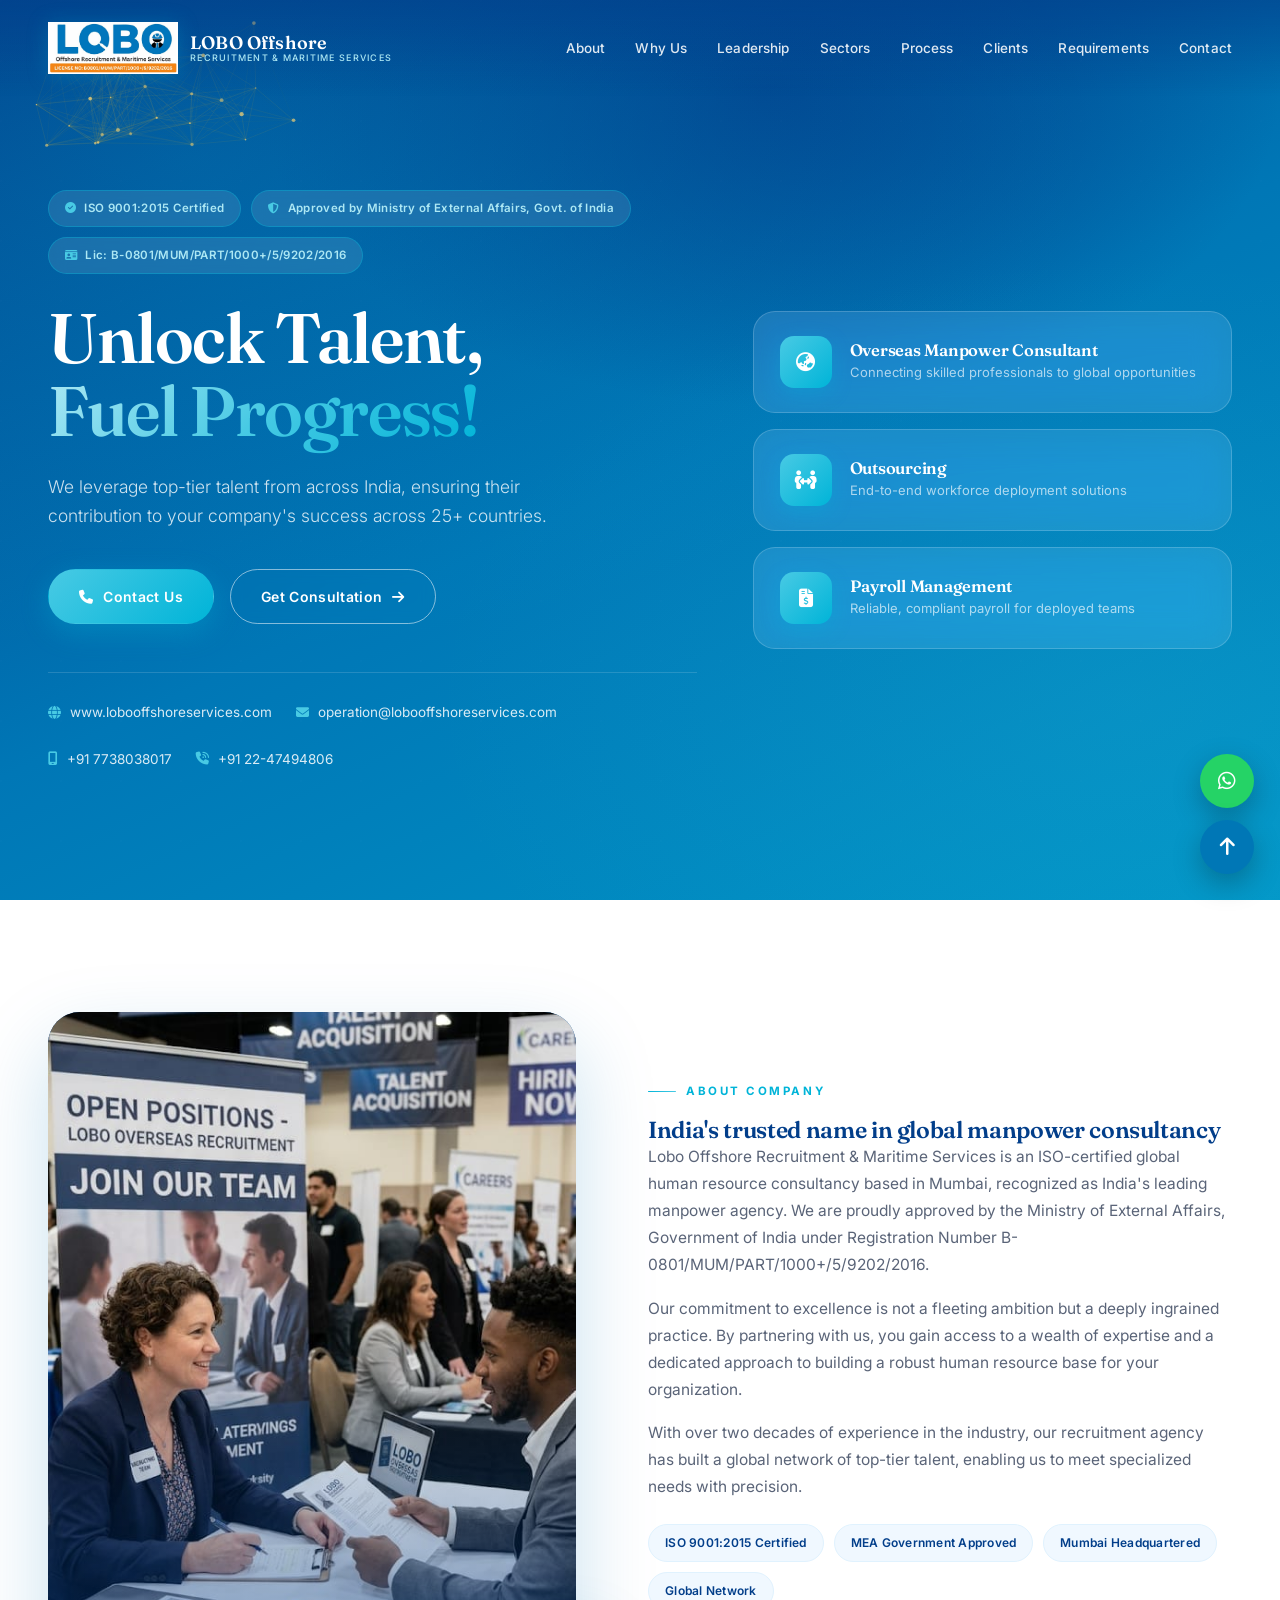
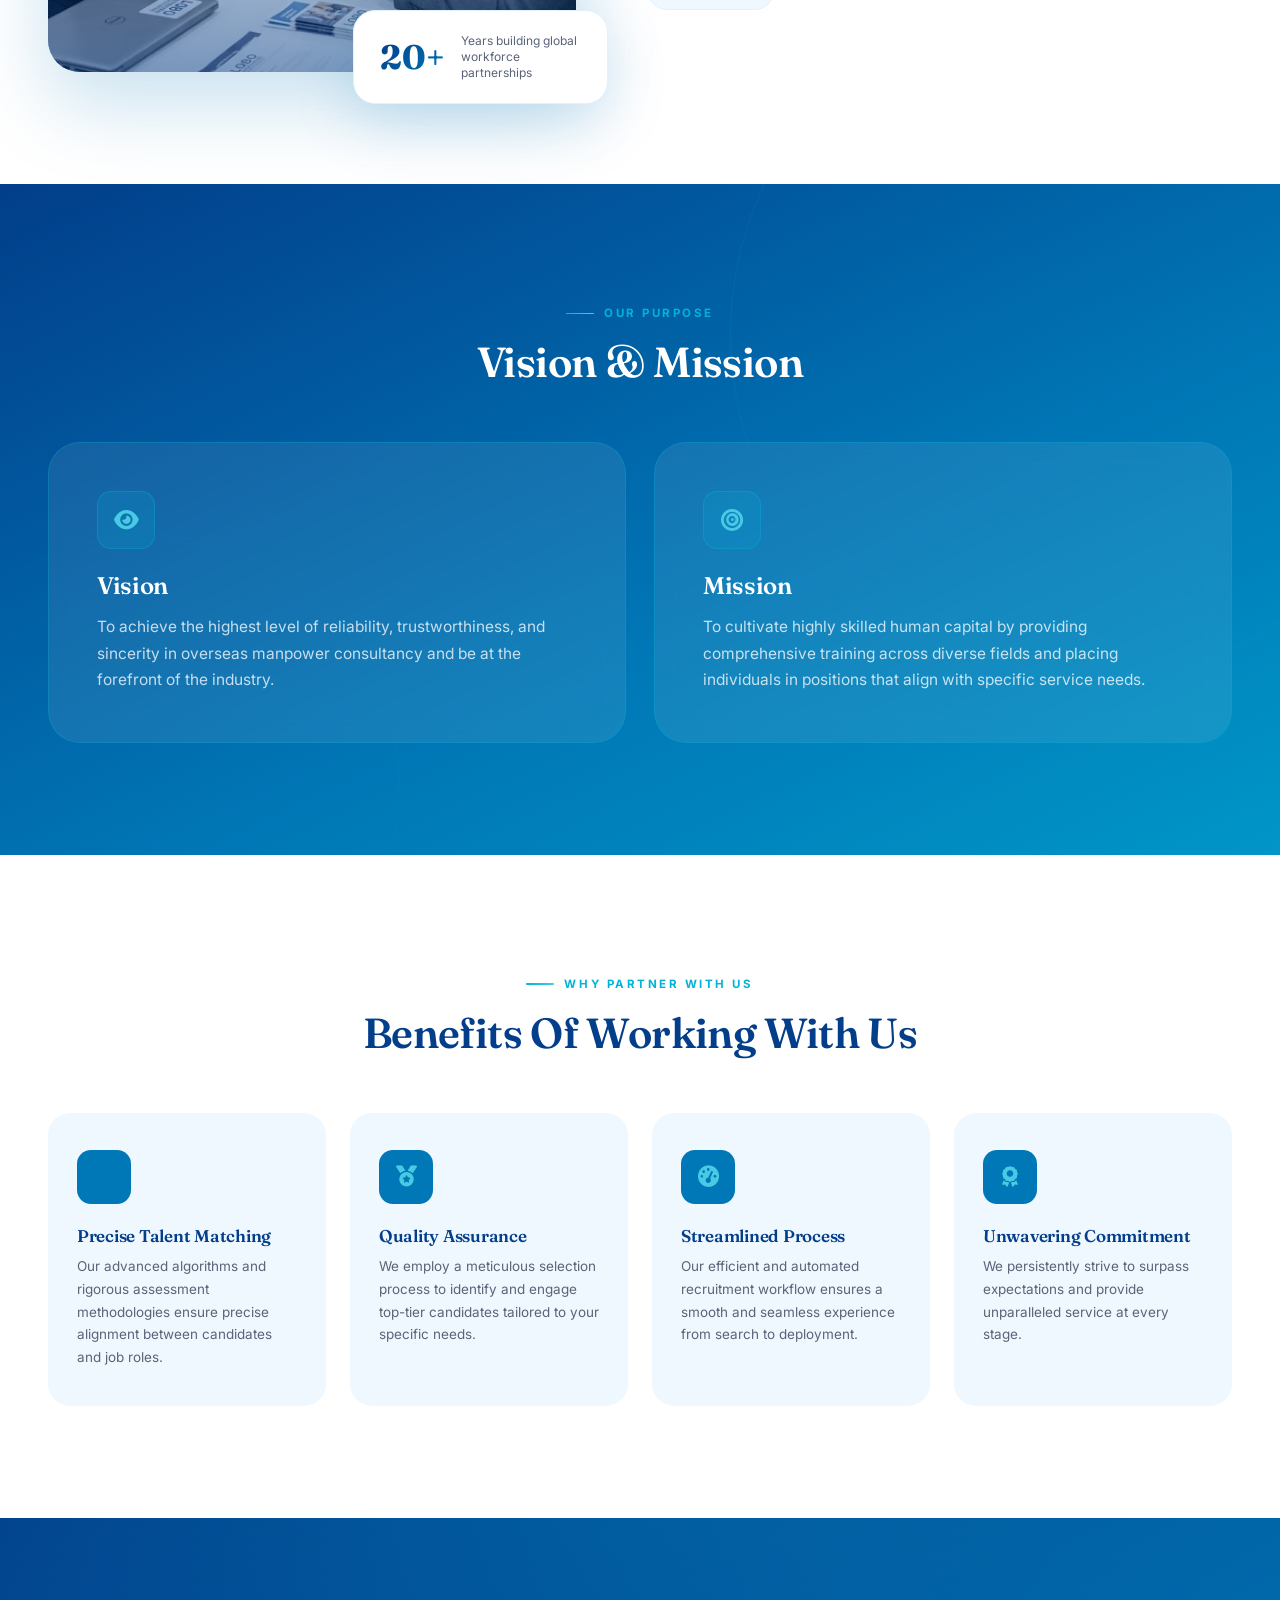
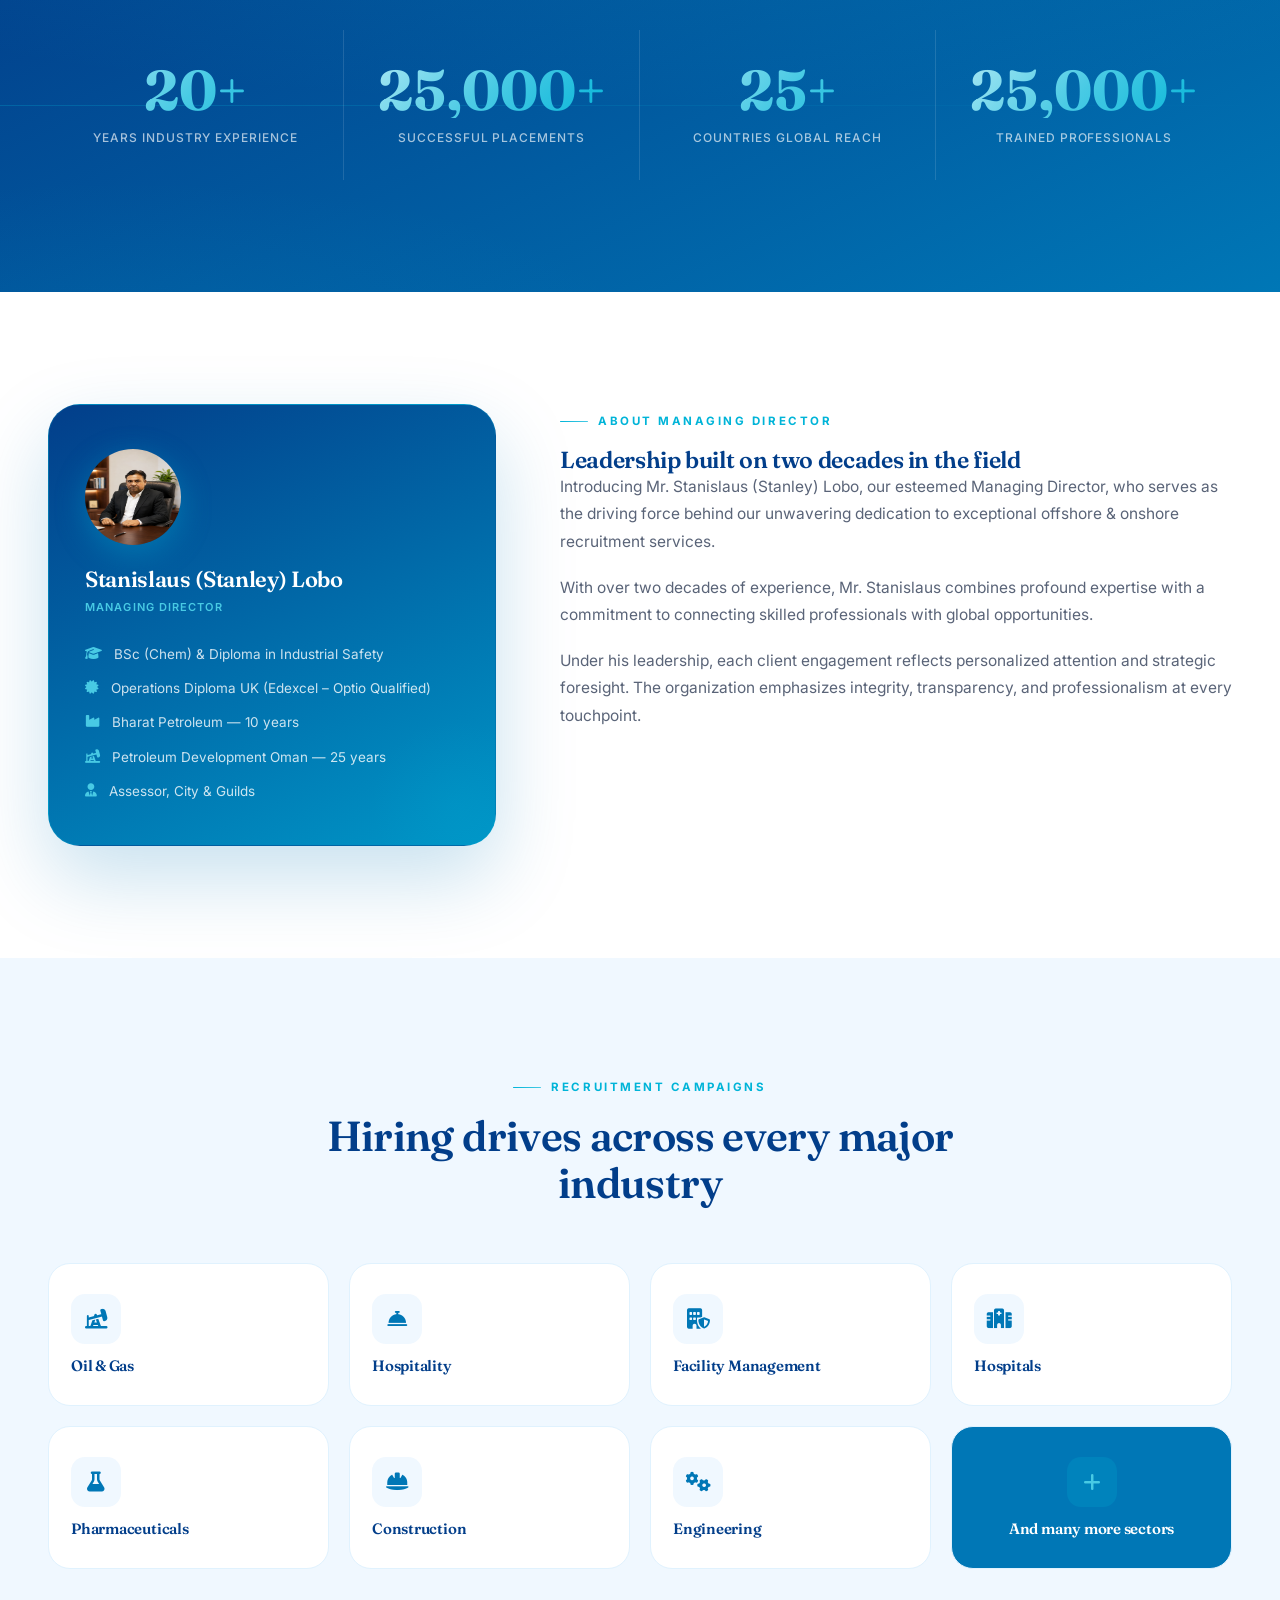
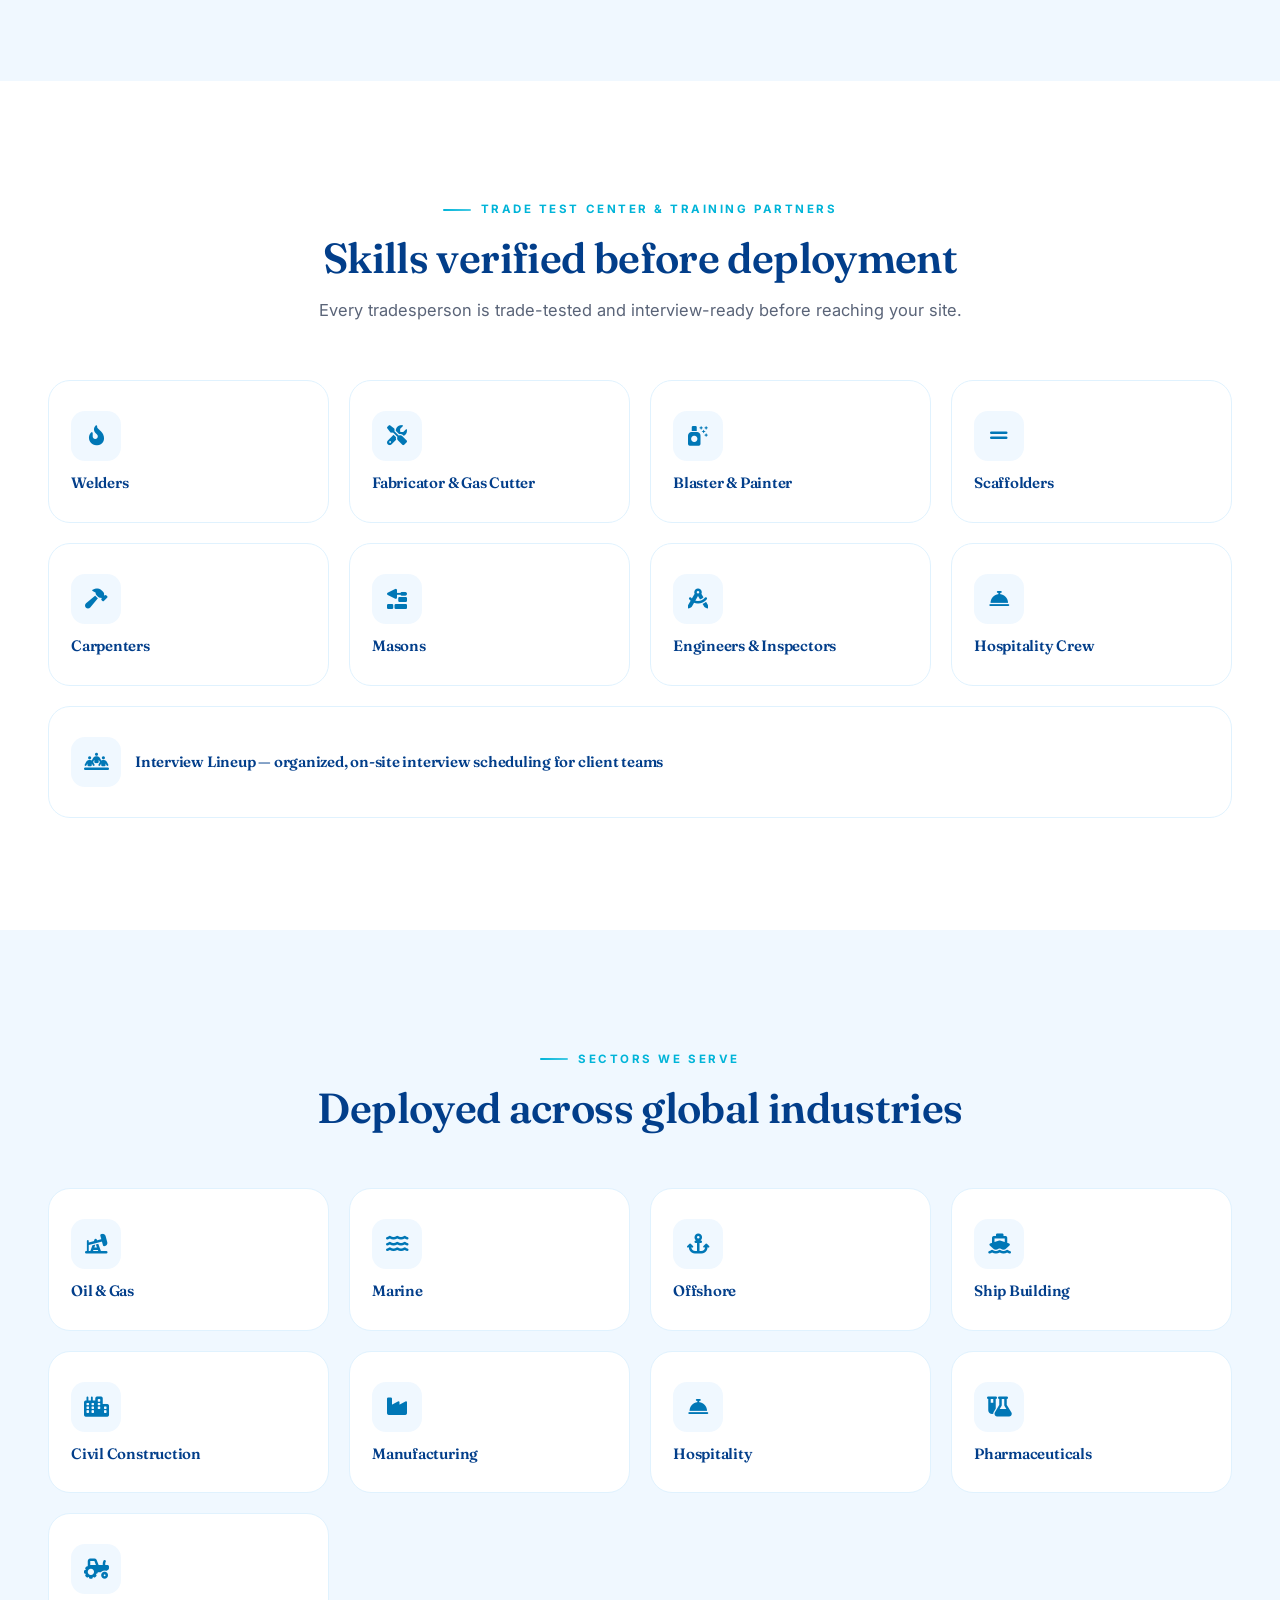
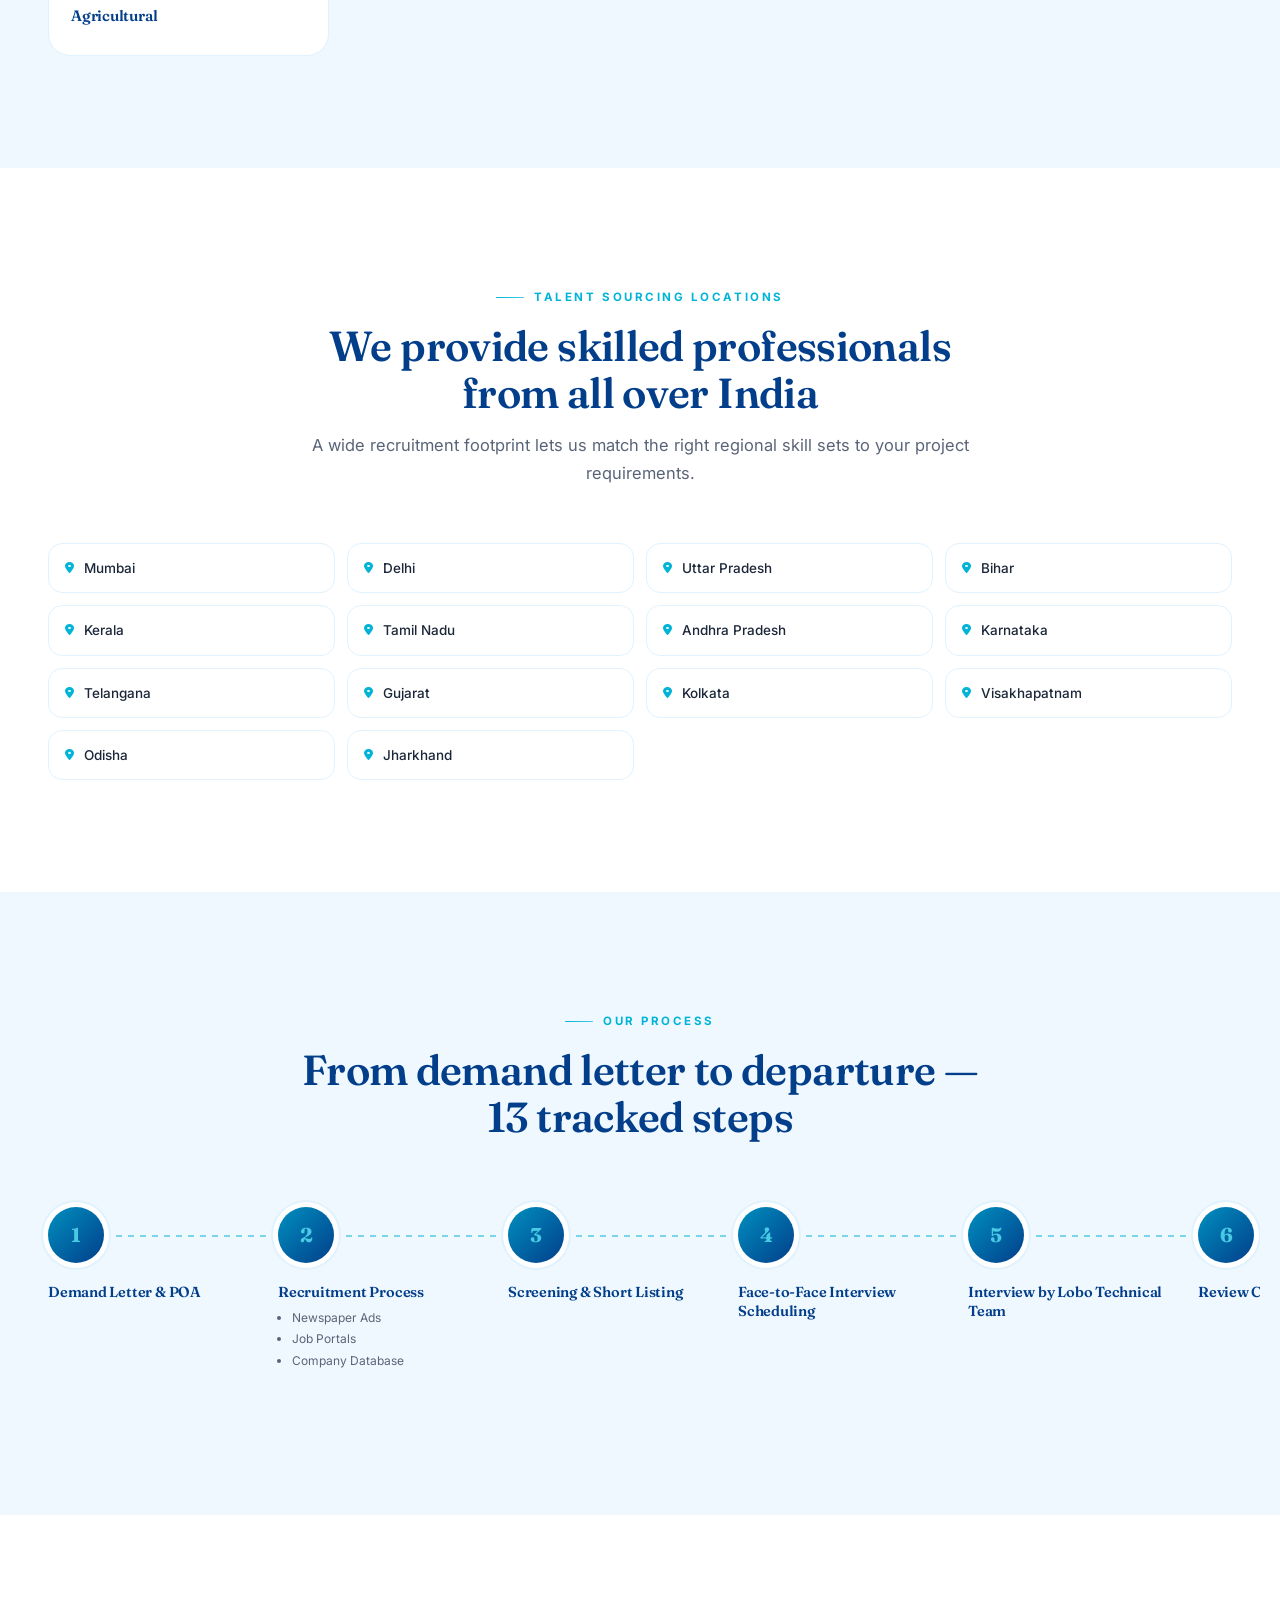
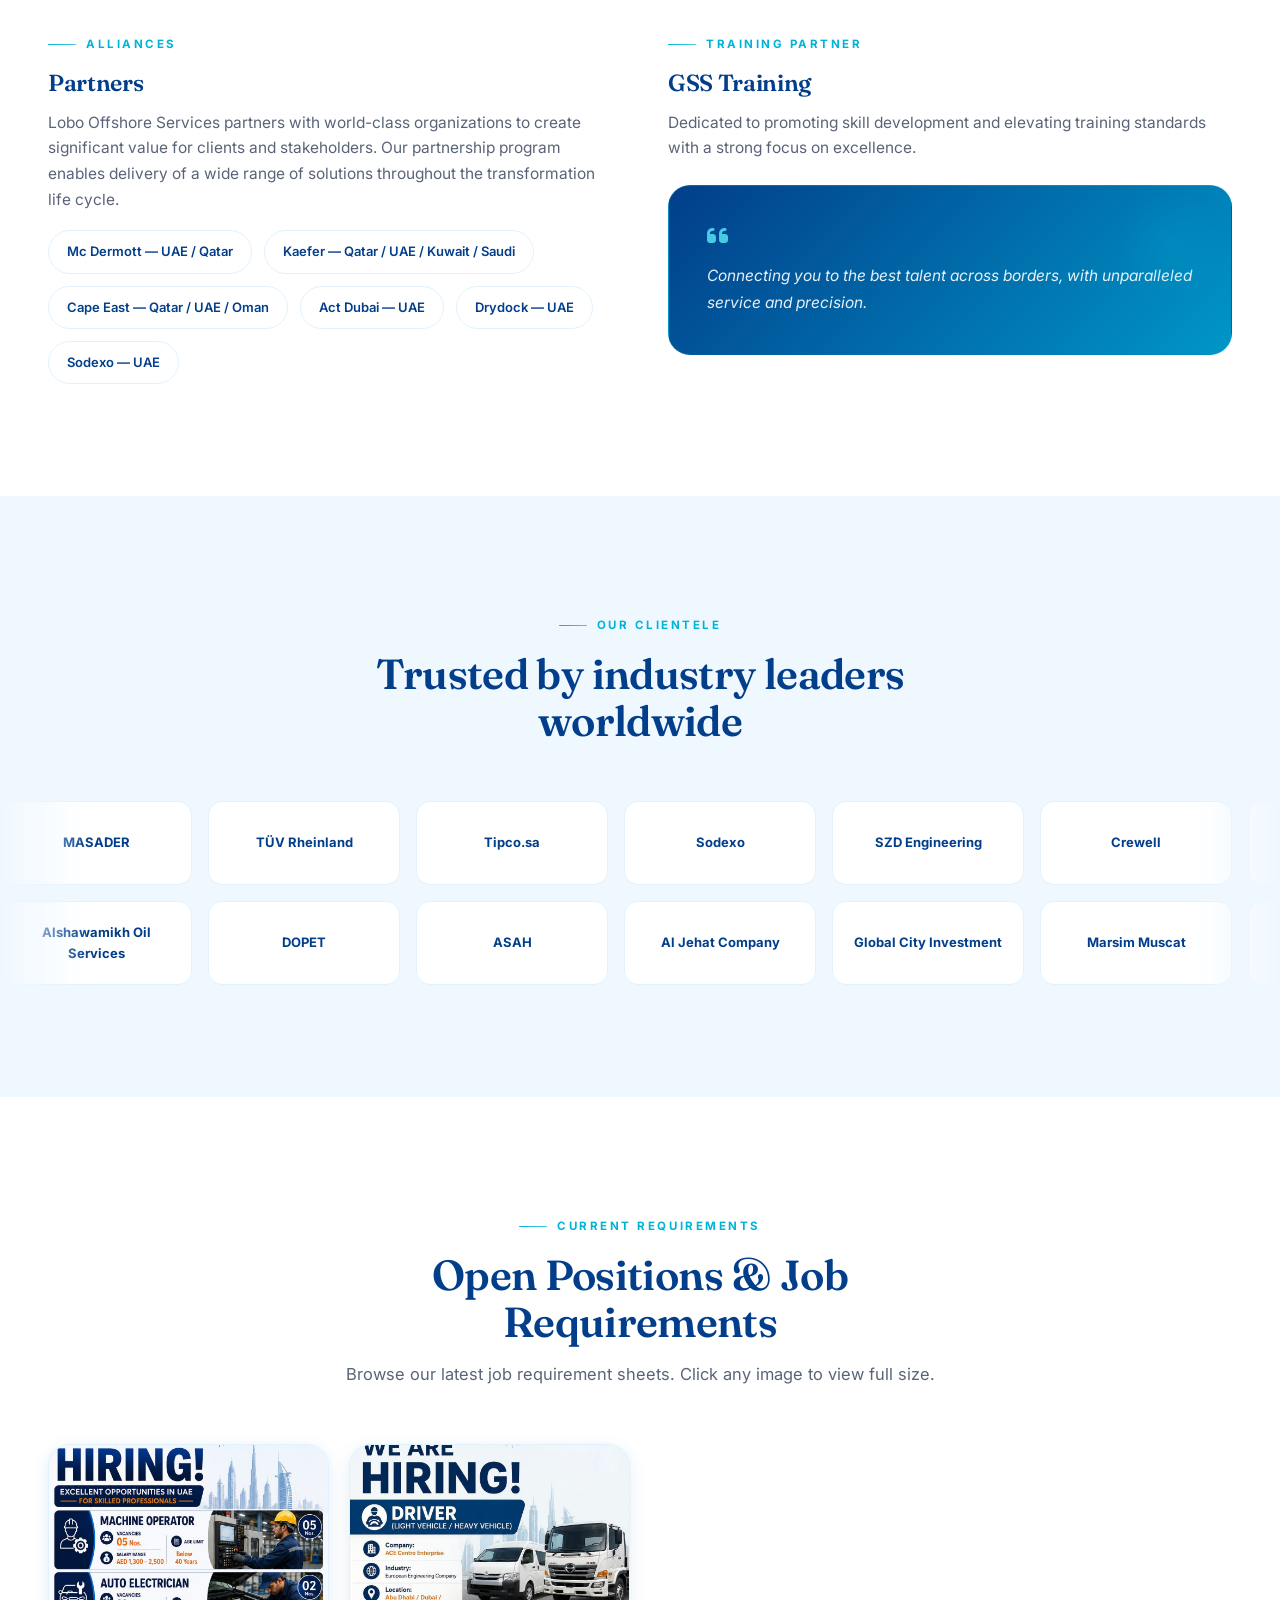
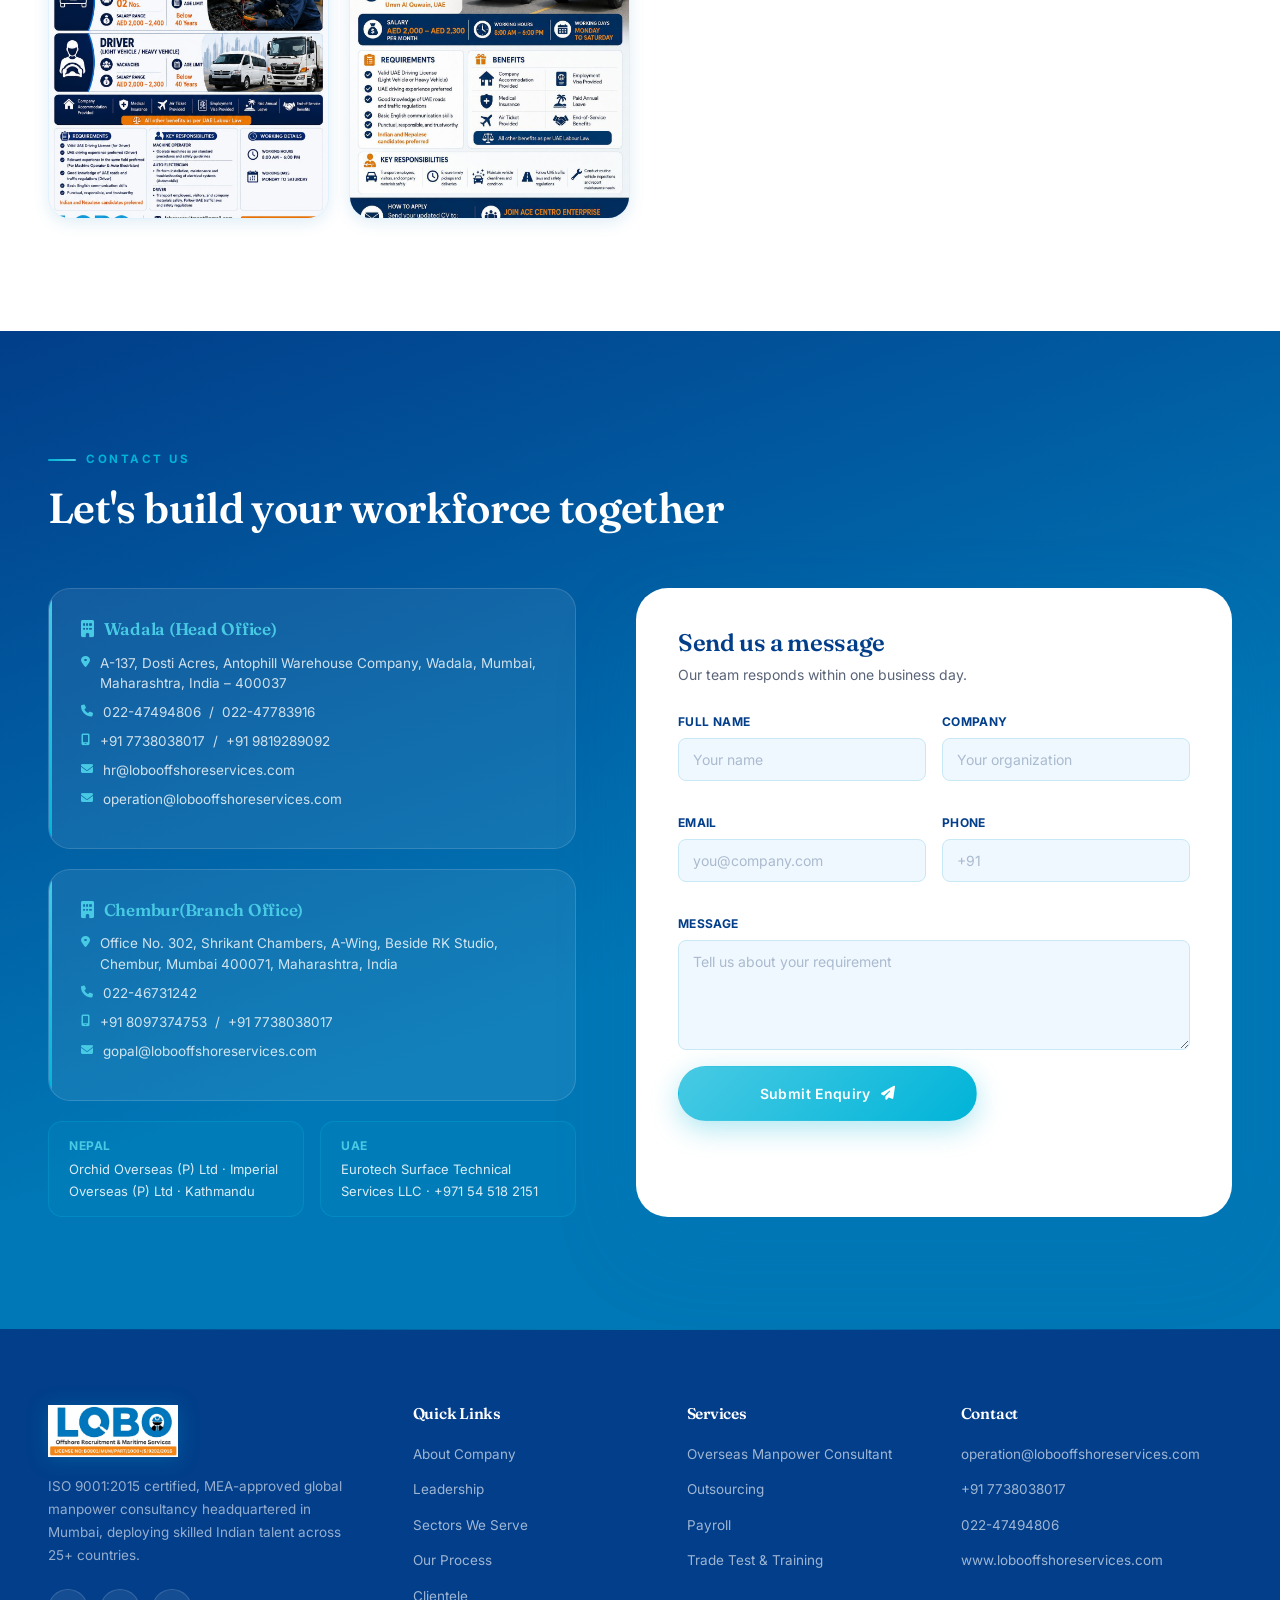
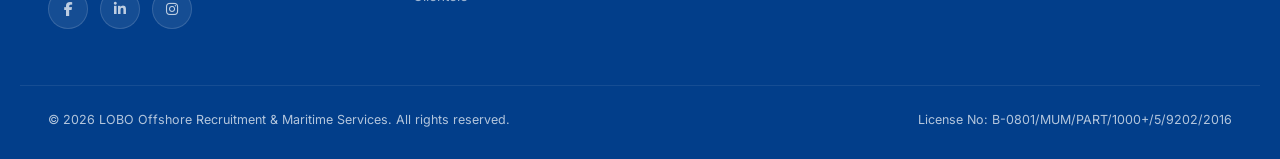
==== p1/index.html @ e917f5c3 "d" ====
<!DOCTYPE html>
<html lang="en">
<head>
  <meta charset="UTF-8">
  <meta name="viewport" content="width=device-width, initial-scale=1.0">
  <title>LOBO Offshore Recruitment &amp; Maritime Services | Global Manpower Consultancy</title>
  <meta name="description" content="ISO 9001:2015 certified, MEA-approved overseas manpower consultancy based in Mumbai. 20+ years connecting skilled Indian professionals with global opportunities in Oil &amp; Gas, Marine, Construction, Hospitality and more.">
  <link rel="preconnect" href="https://fonts.googleapis.com">
  <link rel="preconnect" href="https://fonts.gstatic.com" crossorigin>
  <link href="https://fonts.googleapis.com/css2?family=Fraunces:opsz,wght@9..144,300;9..144,400;9..144,500;9..144,600;9..144,700&family=Inter:wght@300;400;500;600;700;800&display=swap" rel="stylesheet">
  <link rel="stylesheet" href="https://cdnjs.cloudflare.com/ajax/libs/font-awesome/6.5.1/css/all.min.css">
  <link rel="stylesheet" href="style.css">
</head>
<body>

<nav class="navbar" id="navbar">
  <div class="container nav-inner">
    <a href="#home" class="brand">
      <img src="logo.png" alt="LOBO Offshore Logo" class="brand-logo-img" />
      <span class="brand-text">
        LOBO Offshore
        <small>Recruitment &amp; Maritime Services</small>
      </span>
    </a>
    <div class="nav-links">
      <a href="#about">About</a>
      <a href="#benefits">Why Us</a>
      <a href="#director">Leadership</a>
      <a href="#sectors">Sectors</a>
      <a href="#process">Process</a>
      <a href="#clients">Clients</a>
      <a href="#requirements">Requirements</a>
      <a href="#contact">Contact</a>
    </div>
    <div class="burger" id="burger">
      <span></span><span></span><span></span>
    </div>
  </div>
</nav>

<div class="mobile-menu" id="mobileMenu">
  <div class="mobile-close" id="mobileClose"><i class="fa-solid fa-xmark"></i></div>
  <a href="#about">About</a>
  <a href="#benefits">Why Us</a>
  <a href="#director">Leadership</a>
  <a href="#sectors">Sectors</a>
  <a href="#process">Process</a>
  <a href="#clients">Clients</a>
  <a href="#requirements">Requirements</a>
  <a href="#contact">Contact</a>
</div>

<header class="hero" id="home">
  <canvas id="particles"></canvas>
  <div class="container hero-grid">
    <div>
      <div class="hero-badges reveal in">
        <span class="badge"><i class="fa-solid fa-circle-check"></i> ISO 9001:2015 Certified</span>
        <span class="badge"><i class="fa-solid fa-shield-halved"></i> Approved by Ministry of External Affairs, Govt. of India</span>
        <span class="badge"><i class="fa-solid fa-id-card"></i> Lic: B-0801/MUM/PART/1000+/5/9202/2016</span>
      </div>
      <h1 class="reveal in">Unlock Talent,<br><em>Fuel Progress!</em></h1>
      <p class="lead reveal in">We leverage top-tier talent from across India, ensuring their contribution to your company's success across 25+ countries.</p>
      <div class="hero-cta reveal in">
        <a href="#contact" class="btn btn-gold"><i class="fa-solid fa-phone"></i> Contact Us</a>
        <a href="#contact" class="btn btn-outline">Get Consultation <i class="fa-solid fa-arrow-right"></i></a>
      </div>
      <div class="hero-contact reveal in">
        <a href="http://www.lobooffshoreservices.com" target="_blank" rel="noopener"><i class="fa-solid fa-globe"></i> www.lobooffshoreservices.com</a>
        <a href="mailto:operation@lobooffshoreservices.com"><i class="fa-solid fa-envelope"></i> operation@lobooffshoreservices.com</a>
        <a href="tel:+917738038017"><i class="fa-solid fa-mobile-screen"></i> +91 7738038017</a>
        <a href="tel:+912247494806"><i class="fa-solid fa-phone-volume"></i> +91 22-47494806</a>
      </div>
    </div>
    <div class="expertise-stack">
      <div class="glass-card reveal in">
        <span class="ic"><i class="fa-solid fa-earth-asia"></i></span>
        <div>
          <h4>Overseas Manpower Consultant</h4>
          <p>Connecting skilled professionals to global opportunities</p>
        </div>
      </div>
      <div class="glass-card reveal in">
        <span class="ic"><i class="fa-solid fa-people-arrows"></i></span>
        <div>
          <h4>Outsourcing</h4>
          <p>End-to-end workforce deployment solutions</p>
        </div>
      </div>
      <div class="glass-card reveal in">
        <span class="ic"><i class="fa-solid fa-file-invoice-dollar"></i></span>
        <div>
          <h4>Payroll Management</h4>
          <p>Reliable, compliant payroll for deployed teams</p>
        </div>
      </div>
    </div>
  </div>
</header>

<section class="about" id="about">

  <div class="container about-grid">
  <div class="about-visual reveal-left">
    <div class="about-photo">
      <img src="aboutme.jpeg" alt="LOBO Offshore recruiter reviewing a candidate's resume at a hiring event" />
    </div>
    <div class="about-float">
      <span class="num">20+</span>
      <span class="lbl">Years building global workforce partnerships</span>
    </div>
  </div>
  <!-- rest of about-grid content -->

  <!-- <div class="container about-grid">
    <div class="about-visual reveal-left">
      <div class="about-photo">
        <svg viewBox="0 0 200 200" fill="none">
          <circle cx="100" cy="100" r="92" stroke="#48CAE4" stroke-opacity="0.4" stroke-width="1.5"/>
          <circle cx="100" cy="100" r="70" stroke="#00B4D8" stroke-opacity="0.6" stroke-width="1.5"/>
          <path d="M40 130 Q100 90 160 130" stroke="#48CAE4" stroke-width="2"/>
          <path d="M55 70 L100 40 L145 70 L130 130 H70 Z" stroke="#ADE8F4" stroke-width="2" fill="rgba(0,180,216,0.10)"/>
          <circle cx="100" cy="70" r="6" fill="#00B4D8"/>
        </svg>
      </div>
      <div class="about-float">
        <span class="num">20+</span>
        <span class="lbl">Years building global workforce partnerships</span>
      </div>
    </div> -->
    <div class="about-copy reveal-right">
      <div class="eyebrow">About Company</div>
      <h2>India's trusted name in global manpower consultancy</h2>
      <p>Lobo Offshore Recruitment &amp; Maritime Services is an ISO-certified global human resource consultancy based in Mumbai, recognized as India's leading manpower agency. We are proudly approved by the Ministry of External Affairs, Government of India under Registration Number B-0801/MUM/PART/1000+/5/9202/2016.</p>
      <p>Our commitment to excellence is not a fleeting ambition but a deeply ingrained practice. By partnering with us, you gain access to a wealth of expertise and a dedicated approach to building a robust human resource base for your organization.</p>
      <p>With over two decades of experience in the industry, our recruitment agency has built a global network of top-tier talent, enabling us to meet specialized needs with precision.</p>
      <div class="about-tags">
        <span class="tag">ISO 9001:2015 Certified</span>
        <span class="tag">MEA Government Approved</span>
        <span class="tag">Mumbai Headquartered</span>
        <span class="tag">Global Network</span>
      </div>
    </div>
  </div>
</section>

<section class="vm">
  <div class="container">
    <div class="section-head center reveal">
      <div class="eyebrow">Our Purpose</div>
      <h2 style="color:#fff;">Vision &amp; Mission</h2>
    </div>
    <div class="vm-grid">
      <div class="vm-card reveal">
        <span class="ic"><i class="fa-solid fa-eye"></i></span>
        <h3>Vision</h3>
        <p>To achieve the highest level of reliability, trustworthiness, and sincerity in overseas manpower consultancy and be at the forefront of the industry.</p>
      </div>
      <div class="vm-card reveal">
        <span class="ic"><i class="fa-solid fa-bullseye"></i></span>
        <h3>Mission</h3>
        <p>To cultivate highly skilled human capital by providing comprehensive training across diverse fields and placing individuals in positions that align with specific service needs.</p>
      </div>
    </div>
  </div>
</section>

<section id="benefits">
  <div class="container">
    <div class="section-head center reveal">
      <div class="eyebrow">Why Partner With Us</div>
      <h2>Benefits Of Working With Us</h2>
    </div>
    <div class="benefits-grid stagger">
      <div class="benefit-card reveal" style="--i:0">
        <span class="ic"><i class="fa-solid fa-bullseye-arrow"></i></span>
        <h4>Precise Talent Matching</h4>
        <p>Our advanced algorithms and rigorous assessment methodologies ensure precise alignment between candidates and job roles.</p>
      </div>
      <div class="benefit-card reveal" style="--i:1">
        <span class="ic"><i class="fa-solid fa-medal"></i></span>
        <h4>Quality Assurance</h4>
        <p>We employ a meticulous selection process to identify and engage top-tier candidates tailored to your specific needs.</p>
      </div>
      <div class="benefit-card reveal" style="--i:2">
        <span class="ic"><i class="fa-solid fa-gauge-high"></i></span>
        <h4>Streamlined Process</h4>
        <p>Our efficient and automated recruitment workflow ensures a smooth and seamless experience from search to deployment.</p>
      </div>
      <div class="benefit-card reveal" style="--i:3">
        <span class="ic"><i class="fa-solid fa-award"></i></span>
        <h4>Unwavering Commitment</h4>
        <p>We persistently strive to surpass expectations and provide unparalleled service at every stage.</p>
      </div>
    </div>
  </div>
</section>

<section class="milestones">
  <div class="container">
    <div class="stat-grid">
      <div class="stat reveal">
        <span class="num" data-count="20" data-suffix="+">0</span>
        <div class="lbl">Years Industry Experience</div>
      </div>
      <div class="stat reveal">
        <span class="num" data-count="25000" data-suffix="+">0</span>
        <div class="lbl">Successful Placements</div>
      </div>
      <div class="stat reveal">
        <span class="num" data-count="25" data-suffix="+">0</span>
        <div class="lbl">Countries Global Reach</div>
      </div>
      <div class="stat reveal">
        <span class="num" data-count="25000" data-suffix="+">0</span>
        <div class="lbl">Trained Professionals</div>
      </div>
    </div>
  </div>
</section>

<section id="director">
  <div class="container director-grid">
    <div class="director-card reveal-left">
      <!-- <span class="director-avatar">SL</span> -->
       <!-- <img src="lobosir.jpeg" alt="Stanislaus (Stanley) Lobo, Managing Director of LOBO Offshore Recruitment & Maritime Services" class="director-avatar" />  -->
       <img src="lobosir1.png" alt="Stanislaus (Stanley) Lobo, Managing Director of LOBO Offshore Recruitment & Maritime Services" class="director-avatar" />
      <h3>Stanislaus (Stanley) Lobo</h3>
      <div class="role">Managing Director</div>
      <ul class="director-quals">
        <li><i class="fa-solid fa-graduation-cap"></i> BSc (Chem) &amp; Diploma in Industrial Safety</li>
        <li><i class="fa-solid fa-certificate"></i> Operations Diploma UK (Edexcel – Optio Qualified)</li>
        <li><i class="fa-solid fa-industry"></i> Bharat Petroleum — 10 years</li>
        <li><i class="fa-solid fa-oil-well"></i> Petroleum Development Oman — 25 years</li>
        <li><i class="fa-solid fa-user-tie"></i> Assessor, City &amp; Guilds</li>
      </ul>
    </div>
    <div class="director-copy reveal-right">
      <div class="eyebrow">About Managing Director</div>
      <h2>Leadership built on two decades in the field</h2>
      <p>Introducing Mr. Stanislaus (Stanley) Lobo, our esteemed Managing Director, who serves as the driving force behind our unwavering dedication to exceptional offshore &amp; onshore recruitment services.</p>
      <p>With over two decades of experience, Mr. Stanislaus combines profound expertise with a commitment to connecting skilled professionals with global opportunities.</p>
      <p>Under his leadership, each client engagement reflects personalized attention and strategic foresight. The organization emphasizes integrity, transparency, and professionalism at every touchpoint.</p>
    </div>
  </div>
</section>

<section class="section-alt">
  <div class="container">
    <div class="section-head center reveal">
      <div class="eyebrow">Recruitment Campaigns</div>
      <h2>Hiring drives across every major industry</h2>
    </div>
    <div class="chip-grid stagger">
      <div class="chip reveal" style="--i:0"><span class="ic"><i class="fa-solid fa-oil-well"></i></span><h4>Oil &amp; Gas</h4></div>
      <div class="chip reveal" style="--i:1"><span class="ic"><i class="fa-solid fa-bell-concierge"></i></span><h4>Hospitality</h4></div>
      <div class="chip reveal" style="--i:2"><span class="ic"><i class="fa-solid fa-building-shield"></i></span><h4>Facility Management</h4></div>
      <div class="chip reveal" style="--i:3"><span class="ic"><i class="fa-solid fa-hospital"></i></span><h4>Hospitals</h4></div>
      <div class="chip reveal" style="--i:4"><span class="ic"><i class="fa-solid fa-flask"></i></span><h4>Pharmaceuticals</h4></div>
      <div class="chip reveal" style="--i:5"><span class="ic"><i class="fa-solid fa-helmet-safety"></i></span><h4>Construction</h4></div>
      <div class="chip reveal" style="--i:6"><span class="ic"><i class="fa-solid fa-gears"></i></span><h4>Engineering</h4></div>
      <div class="chip more reveal" style="--i:7"><span class="ic"><i class="fa-solid fa-plus"></i></span><h4>And many more sectors</h4></div>
    </div>
  </div>
</section>

<section>
  <div class="container">
    <div class="section-head center reveal">
      <div class="eyebrow">Trade Test Center &amp; Training Partners</div>
      <h2>Skills verified before deployment</h2>
      <p>Every tradesperson is trade-tested and interview-ready before reaching your site.</p>
    </div>
    <div class="chip-grid stagger">
      <div class="chip reveal" style="--i:0"><span class="ic"><i class="fa-solid fa-fire-flame-curved"></i></span><h4>Welders</h4></div>
      <div class="chip reveal" style="--i:1"><span class="ic"><i class="fa-solid fa-screwdriver-wrench"></i></span><h4>Fabricator &amp; Gas Cutter</h4></div>
      <div class="chip reveal" style="--i:2"><span class="ic"><i class="fa-solid fa-spray-can-sparkles"></i></span><h4>Blaster &amp; Painter</h4></div>
      <div class="chip reveal" style="--i:3"><span class="ic"><i class="fa-solid fa-grip-lines"></i></span><h4>Scaffolders</h4></div>
      <div class="chip reveal" style="--i:4"><span class="ic"><i class="fa-solid fa-hammer"></i></span><h4>Carpenters</h4></div>
      <div class="chip reveal" style="--i:5"><span class="ic"><i class="fa-solid fa-trowel-bricks"></i></span><h4>Masons</h4></div>
      <div class="chip reveal" style="--i:6"><span class="ic"><i class="fa-solid fa-drafting-compass"></i></span><h4>Engineers &amp; Inspectors</h4></div>
      <div class="chip reveal" style="--i:7"><span class="ic"><i class="fa-solid fa-concierge-bell"></i></span><h4>Hospitality Crew</h4></div>
    </div>
    <div class="chip-grid" style="margin-top:20px;grid-template-columns:1fr;">
      <div class="chip reveal" style="flex-direction:row;align-items:center;">
        <span class="ic"><i class="fa-solid fa-people-line"></i></span>
        <h4>Interview Lineup — organized, on-site interview scheduling for client teams</h4>
      </div>
    </div>
  </div>
</section>

<section class="section-alt" id="sectors">
  <div class="container">
    <div class="section-head center reveal">
      <div class="eyebrow">Sectors We Serve</div>
      <h2>Deployed across global industries</h2>
    </div>
    <div class="chip-grid stagger">
      <div class="chip reveal" style="--i:0"><span class="ic"><i class="fa-solid fa-oil-well"></i></span><h4>Oil &amp; Gas</h4></div>
      <div class="chip reveal" style="--i:1"><span class="ic"><i class="fa-solid fa-water"></i></span><h4>Marine</h4></div>
      <div class="chip reveal" style="--i:2"><span class="ic"><i class="fa-solid fa-anchor"></i></span><h4>Offshore</h4></div>
      <div class="chip reveal" style="--i:3"><span class="ic"><i class="fa-solid fa-ship"></i></span><h4>Ship Building</h4></div>
      <div class="chip reveal" style="--i:4"><span class="ic"><i class="fa-solid fa-city"></i></span><h4>Civil Construction</h4></div>
      <div class="chip reveal" style="--i:5"><span class="ic"><i class="fa-solid fa-industry"></i></span><h4>Manufacturing</h4></div>
      <div class="chip reveal" style="--i:6"><span class="ic"><i class="fa-solid fa-bell-concierge"></i></span><h4>Hospitality</h4></div>
      <div class="chip reveal" style="--i:7"><span class="ic"><i class="fa-solid fa-flask-vial"></i></span><h4>Pharmaceuticals</h4></div>
      <div class="chip reveal" style="--i:8"><span class="ic"><i class="fa-solid fa-tractor"></i></span><h4>Agricultural</h4></div>
    </div>
  </div>
</section>

<section>
  <div class="container">
    <div class="section-head center reveal">
      <div class="eyebrow">Talent Sourcing Locations</div>
      <h2>We provide skilled professionals from all over India</h2>
      <p style="color:var(--slate);margin-top:14px;">A wide recruitment footprint lets us match the right regional skill sets to your project requirements.</p>
    </div>
    <div class="loc-list reveal">
      <div class="loc-pill"><i class="fa-solid fa-location-dot"></i> Mumbai</div>
      <div class="loc-pill"><i class="fa-solid fa-location-dot"></i> Delhi</div>
      <div class="loc-pill"><i class="fa-solid fa-location-dot"></i> Uttar Pradesh</div>
      <div class="loc-pill"><i class="fa-solid fa-location-dot"></i> Bihar</div>
      <div class="loc-pill"><i class="fa-solid fa-location-dot"></i> Kerala</div>
      <div class="loc-pill"><i class="fa-solid fa-location-dot"></i> Tamil Nadu</div>
      <div class="loc-pill"><i class="fa-solid fa-location-dot"></i> Andhra Pradesh</div>
      <div class="loc-pill"><i class="fa-solid fa-location-dot"></i> Karnataka</div>
      <div class="loc-pill"><i class="fa-solid fa-location-dot"></i> Telangana</div>
      <div class="loc-pill"><i class="fa-solid fa-location-dot"></i> Gujarat</div>
      <div class="loc-pill"><i class="fa-solid fa-location-dot"></i> Kolkata</div>
      <div class="loc-pill"><i class="fa-solid fa-location-dot"></i> Visakhapatnam</div>
      <div class="loc-pill"><i class="fa-solid fa-location-dot"></i> Odisha</div>
      <div class="loc-pill"><i class="fa-solid fa-location-dot"></i> Jharkhand</div>
    </div>
  </div>
</section>

<section class="section-alt" id="process">
  <div class="container">
    <div class="section-head center reveal">
      <div class="eyebrow">Our Process</div>
      <h2>From demand letter to departure — 13 tracked steps</h2>
    </div>
  </div>
  <div class="container">
    <div class="timeline-scroll">
      <div class="timeline">
        <div class="tl-step reveal"><div class="tl-num">1</div><div class="tl-line"></div><h4>Demand Letter &amp; POA</h4></div>
        <div class="tl-step reveal"><div class="tl-num">2</div><div class="tl-line"></div><h4>Recruitment Process</h4><ul><li>Newspaper Ads</li><li>Job Portals</li><li>Company Database</li></ul></div>
        <div class="tl-step reveal"><div class="tl-num">3</div><div class="tl-line"></div><h4>Screening &amp; Short Listing</h4></div>
        <div class="tl-step reveal"><div class="tl-num">4</div><div class="tl-line"></div><h4>Face-to-Face Interview Scheduling</h4></div>
        <div class="tl-step reveal"><div class="tl-num">5</div><div class="tl-line"></div><h4>Interview by Lobo Technical Team</h4></div>
        <div class="tl-step reveal"><div class="tl-num">6</div><div class="tl-line"></div><h4>Review CV by Client</h4></div>
        <div class="tl-step reveal"><div class="tl-num">7</div><div class="tl-line"></div><h4>Schedule Virtual Interview</h4></div>
        <div class="tl-step reveal"><div class="tl-num">8</div><div class="tl-line"></div><h4>Selection &amp; Offer Letter</h4></div>
        <div class="tl-step reveal"><div class="tl-num">9</div><div class="tl-line"></div><h4>Signed Offer Letter &amp; Medical</h4></div>
        <div class="tl-step reveal"><div class="tl-num">10</div><div class="tl-line"></div><h4>Visa Processing</h4></div>
        <div class="tl-step reveal"><div class="tl-num">11</div><div class="tl-line"></div><h4>Emigration</h4></div>
        <div class="tl-step reveal"><div class="tl-num">12</div><div class="tl-line"></div><h4>Orientation</h4></div>
        <div class="tl-step reveal"><div class="tl-num">13</div><h4>Departure</h4></div>
      </div>
    </div>
  </div>
</section>

<section>
  <div class="container partners-grid">
    <div class="reveal-left">
      <div class="eyebrow">Alliances</div>
      <h2>Partners</h2>
      <p style="color:var(--slate);margin-top:14px;">Lobo Offshore Services partners with world-class organizations to create significant value for clients and stakeholders. Our partnership program enables delivery of a wide range of solutions throughout the transformation life cycle.</p>
      <div class="partner-list">
        <span class="partner-pill">Mc Dermott — UAE / Qatar</span>
        <span class="partner-pill">Kaefer — Qatar / UAE / Kuwait / Saudi</span>
        <span class="partner-pill">Cape East — Qatar / UAE / Oman</span>
        <span class="partner-pill">Act Dubai — UAE</span>
        <span class="partner-pill">Drydock — UAE</span>
        <span class="partner-pill">Sodexo — UAE</span>
      </div>
    </div>
    <div class="reveal-right">
      <div class="eyebrow">Training Partner</div>
      <h2>GSS Training</h2>
      <p style="color:var(--slate);margin-top:14px;">Dedicated to promoting skill development and elevating training standards with a strong focus on excellence.</p>
      <div class="partner-quote">
        <i class="fa-solid fa-quote-left"></i>
        <p>Connecting you to the best talent across borders, with unparalleled service and precision.</p>
      </div>
    </div>
  </div>
</section>

<section class="section-alt" id="clients">
  <div class="container">
    <div class="section-head center reveal">
      <div class="eyebrow">Our Clientele</div>
      <h2>Trusted by industry leaders worldwide</h2>
    </div>
  </div>
  <div class="marquee-wrap reveal" style="margin-bottom:16px;">
    <div class="marquee" id="marquee1"></div>
  </div>
  <div class="marquee-wrap reveal">
    <div class="marquee rev" id="marquee2"></div>
  </div>
</section>


<!-- ============================================================
     REQUIREMENTS — Gallery only (no upload zone)
     To add images: open admin-requirements.html, upload images,
     click Generate Code, then paste the <div class="req-item">
     blocks inside the .req-gallery div below.
============================================================ -->
<section id="requirements">
  <div class="container">

    <div class="section-head center reveal">
      <div class="eyebrow">Current Requirements</div>
      <h2>Open Positions &amp; Job Requirements</h2>
      <p>Browse our latest job requirement sheets. Click any image to view full size.</p>
    </div>

    <!-- ═══════════════════════════════════════════════════════
         HOW TO ADD IMAGES:
         1. Open  admin-requirements.html  in your browser
         2. Upload your job requirement images
         3. Click "Generate Code" → "Copy to Clipboard"
         4. Paste the copied <div class="req-item"> blocks
            here, replacing or below the empty placeholder.
    ═══════════════════════════════════════════════════════ -->
    <div class="req-gallery" id="reqGallery">

      <!-- Empty state — hidden automatically when images are present -->
      <div class="req-empty" id="reqEmpty">
        <i class="fa-solid fa-images"></i>
        <p>No requirements posted yet. Check back soon!</p>
      </div>

      <!-- ↓ PASTE YOUR GENERATED req-item BLOCKS HERE ↓ -->
       <!-- ========================================================
     LOBO OFFSHORE — Job Requirements Gallery
     Generated: 28 June 2026
     Total images: 3
     ======================================================== -->

  <div class="req-item" onclick="openLightbox(0)">
    <img src="[data-uri]" alt="Job Requirement 1" loading="lazy">
    <div class="req-item-overlay">
      <span><i class="fa-solid fa-expand"></i> View Full Size</span>
    </div>
  </div>

  <div class="req-item" onclick="openLightbox(1)">
    <img src="[data-uri]" alt="Job Requirement 2" loading="lazy">
    <div class="req-item-overlay">
      <span><i class="fa-solid fa-expand"></i> View Full Size</span>
    </div>
  </div>

  <!-- <div class="req-item" onclick="openLightbox(2)">
    <img src="[data-uri]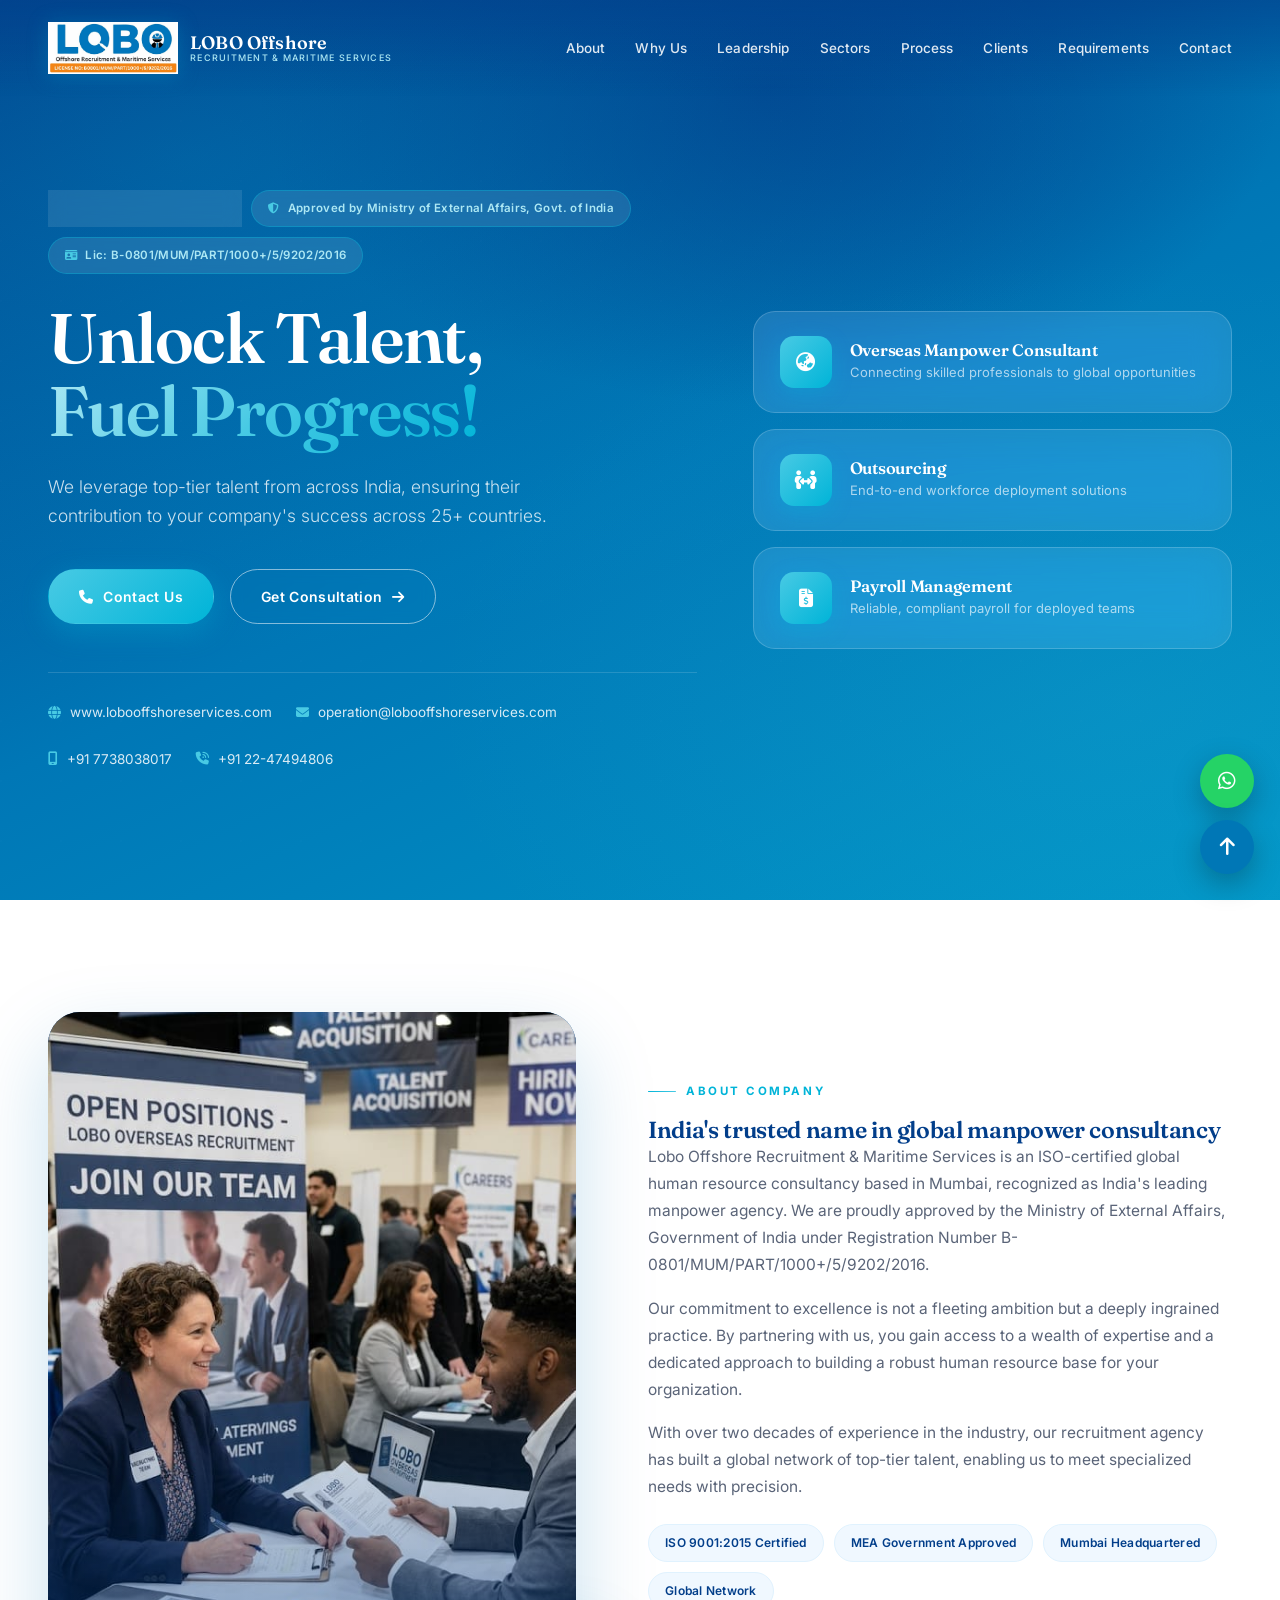
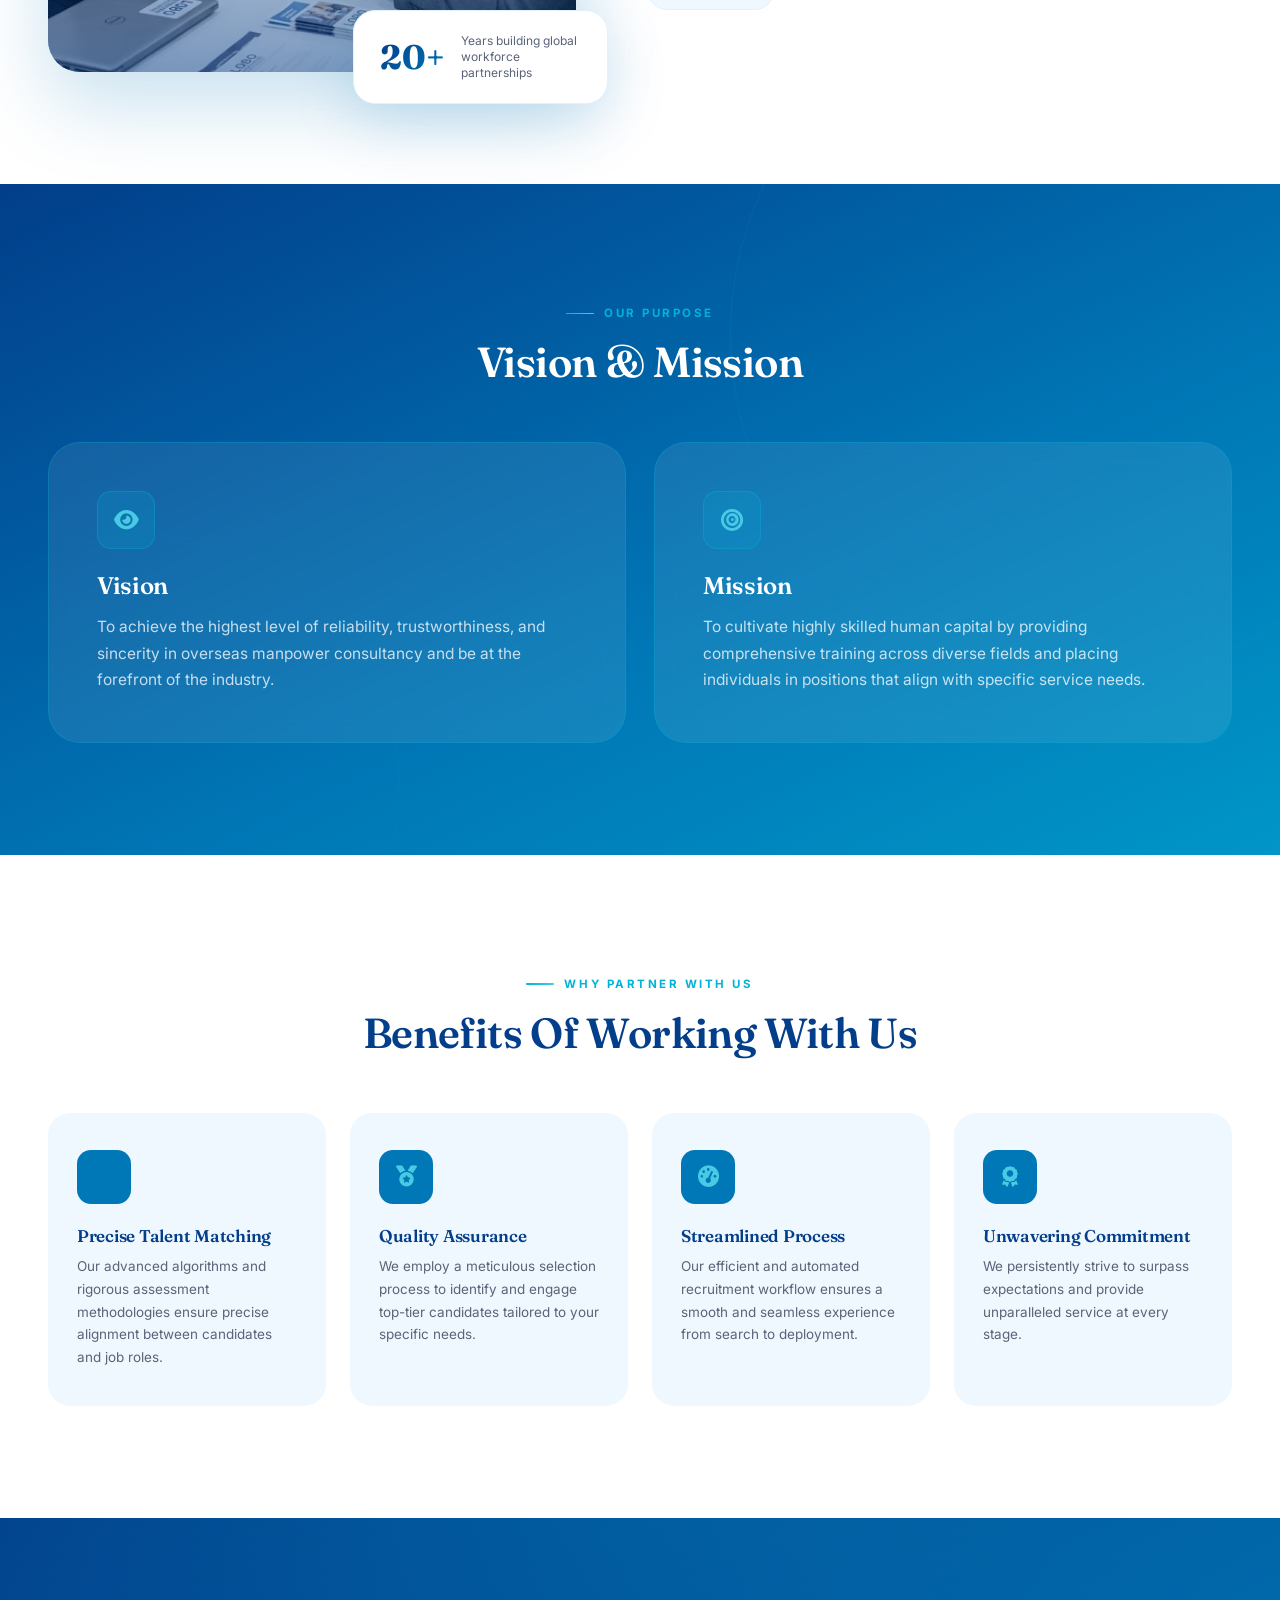
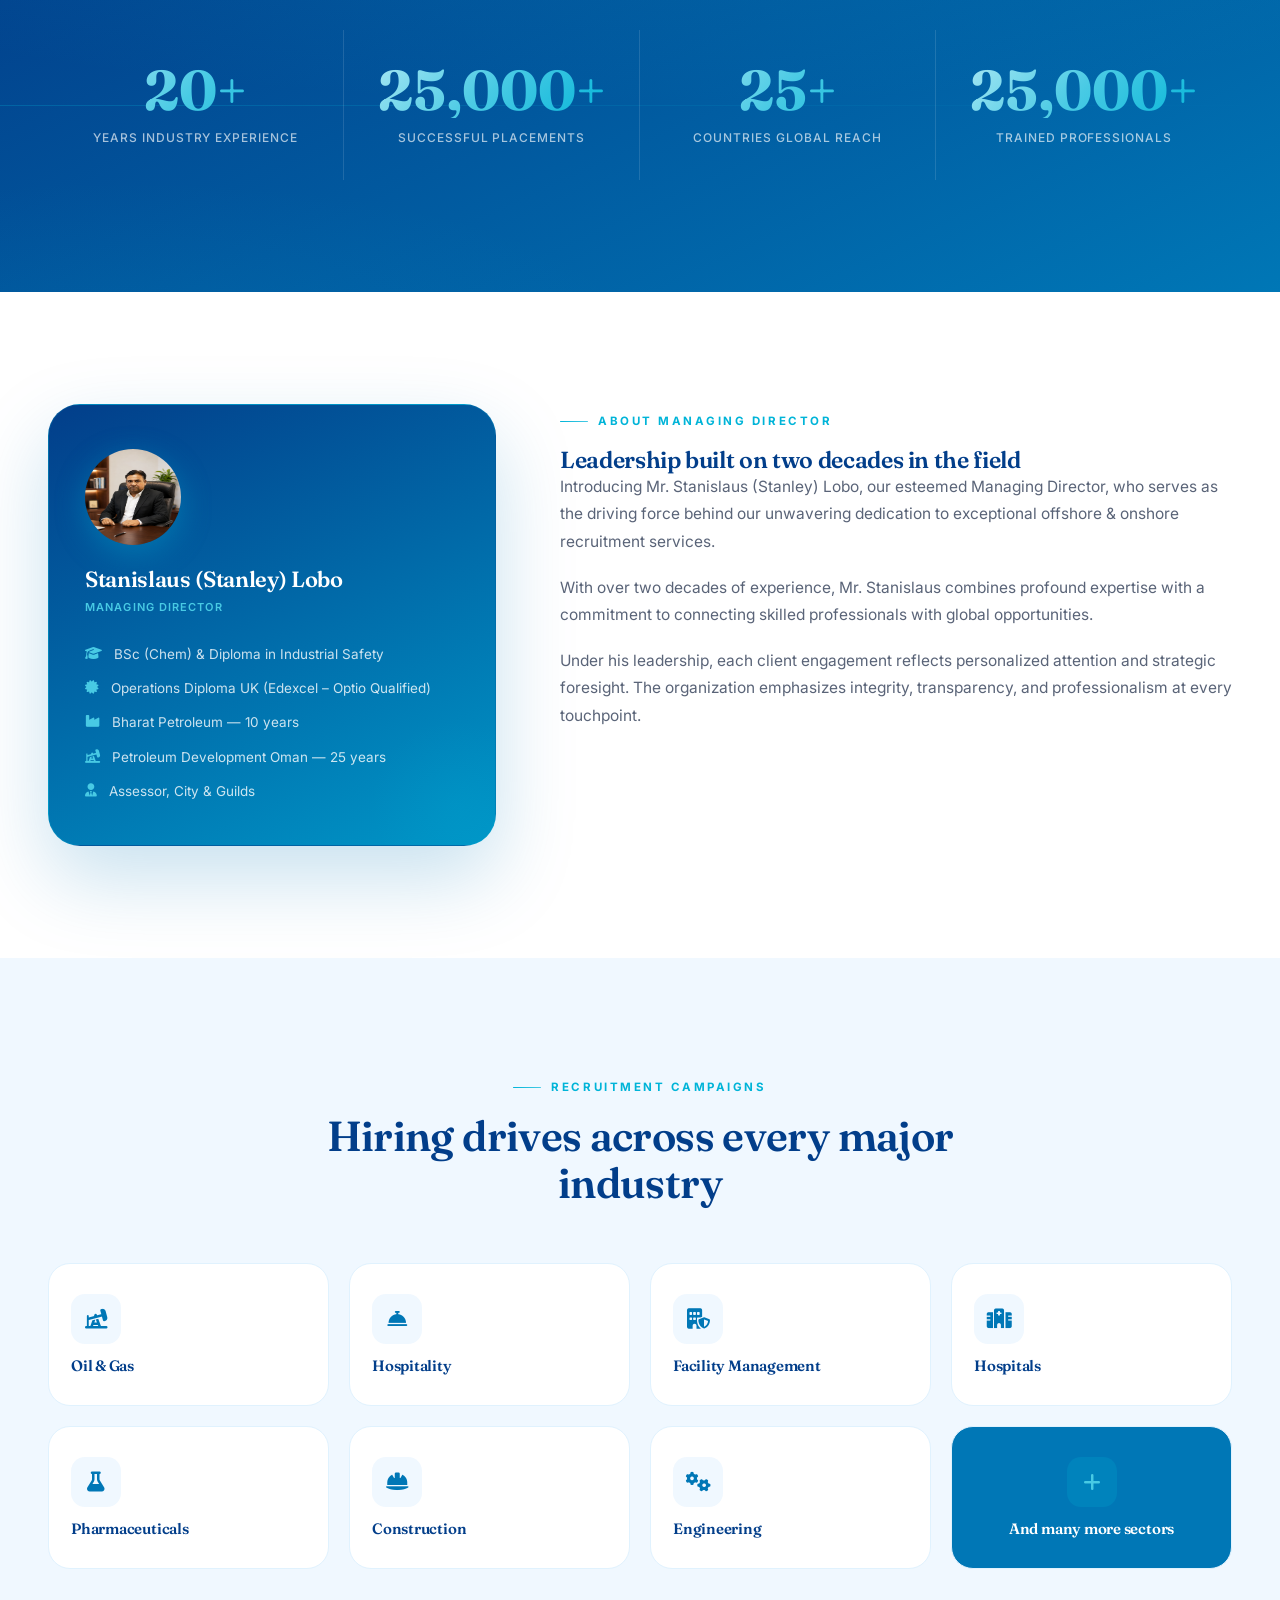
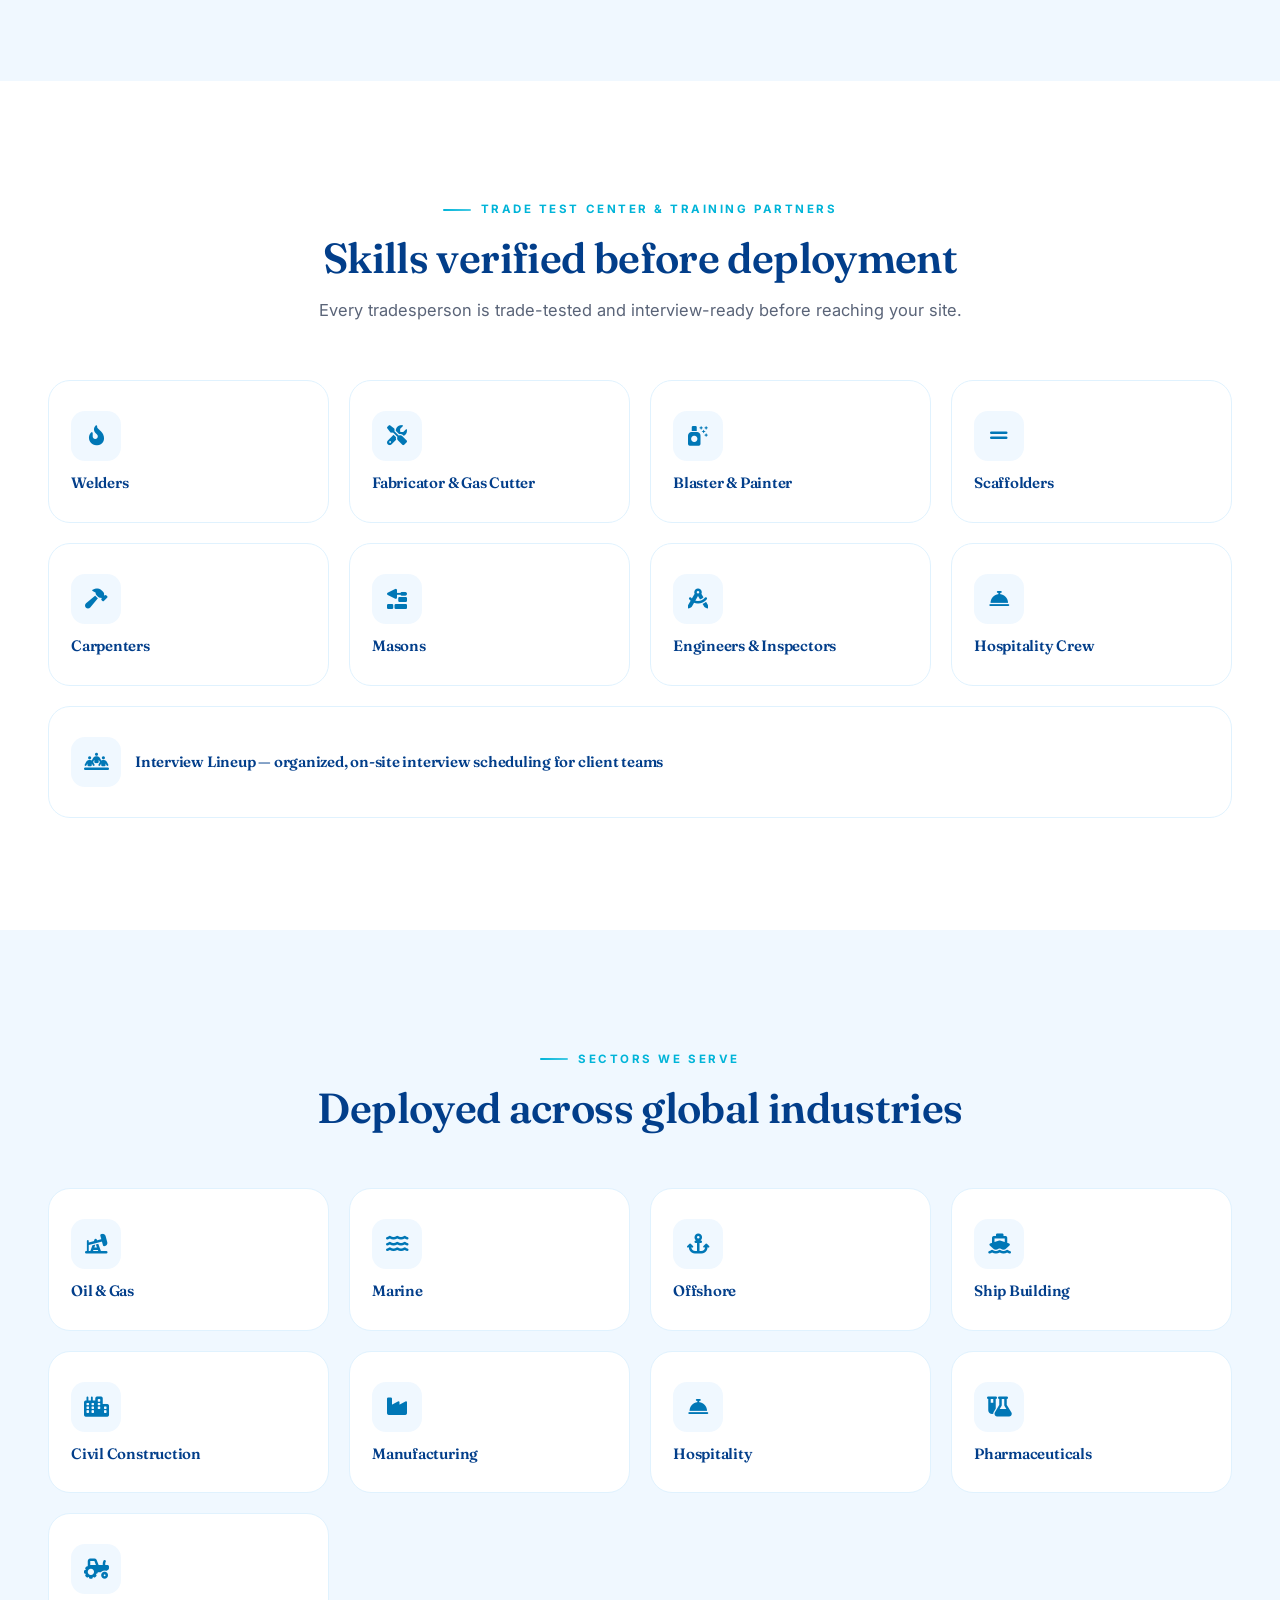
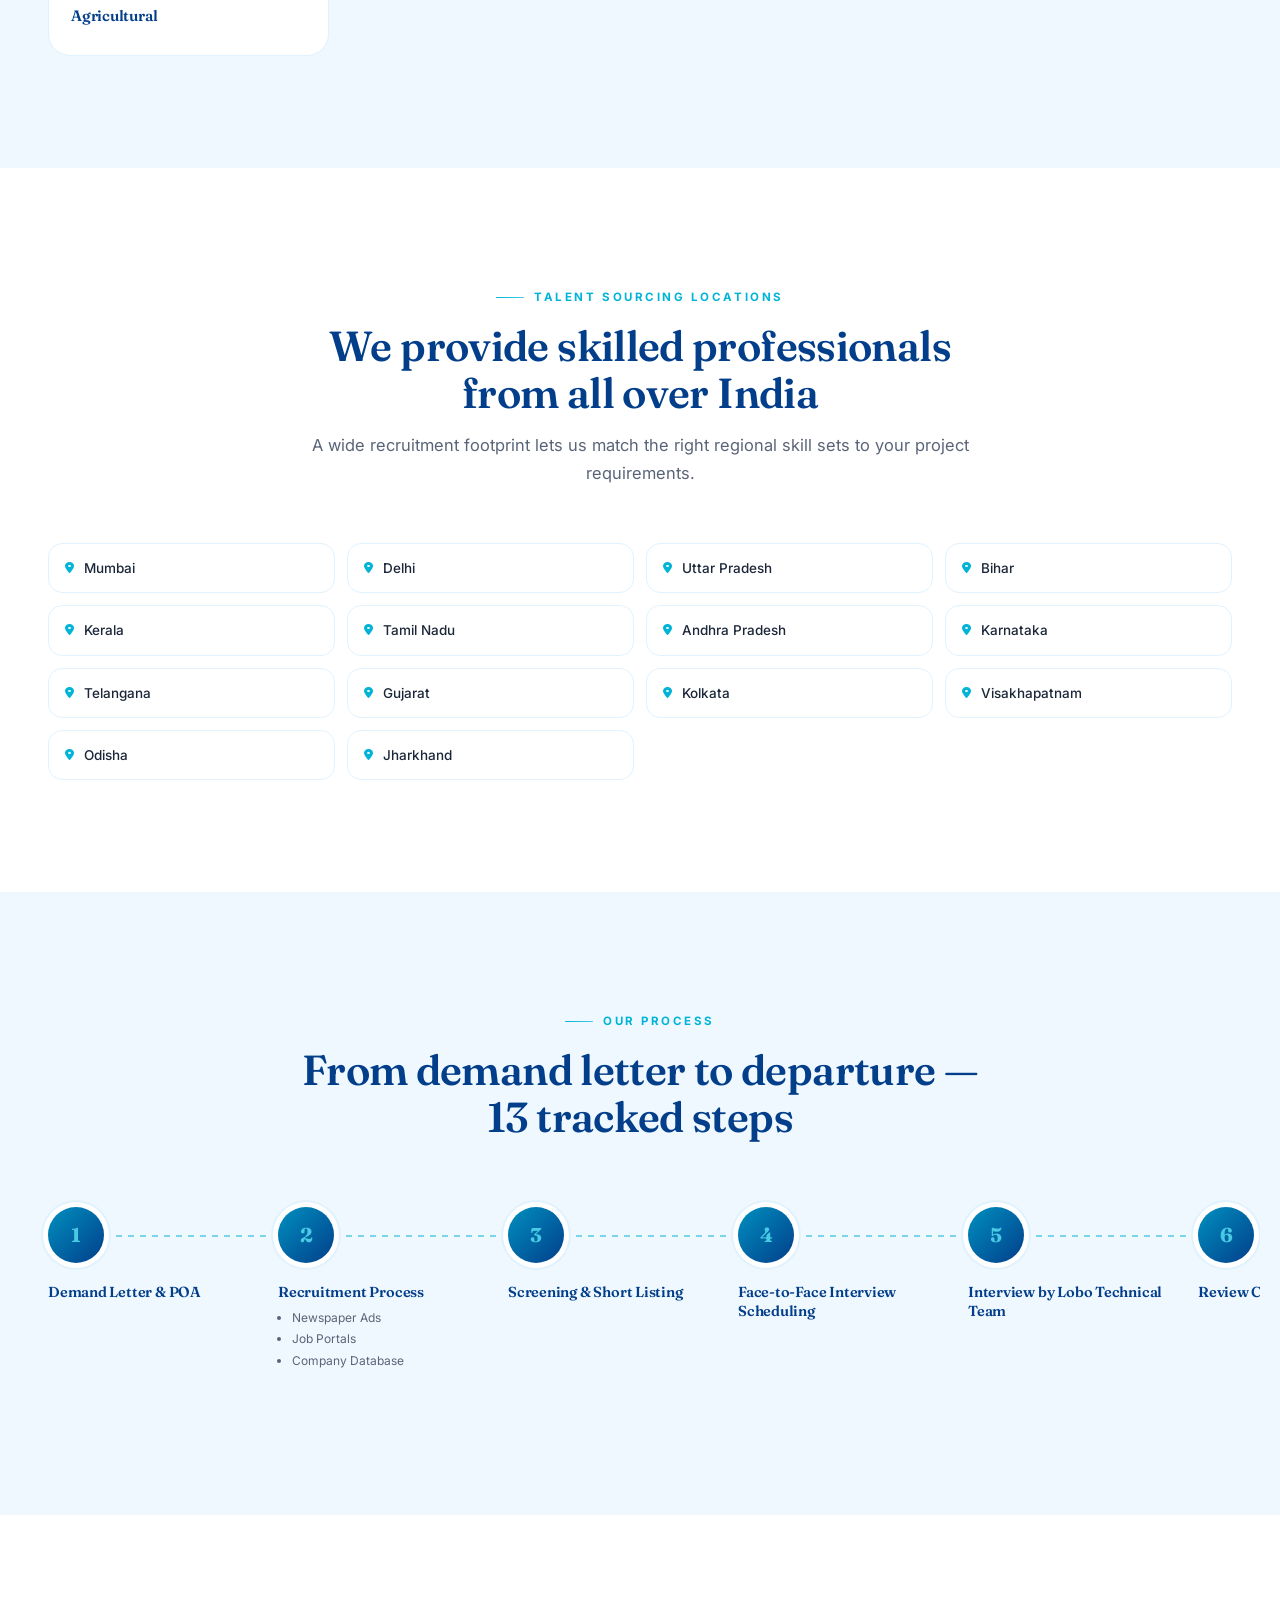
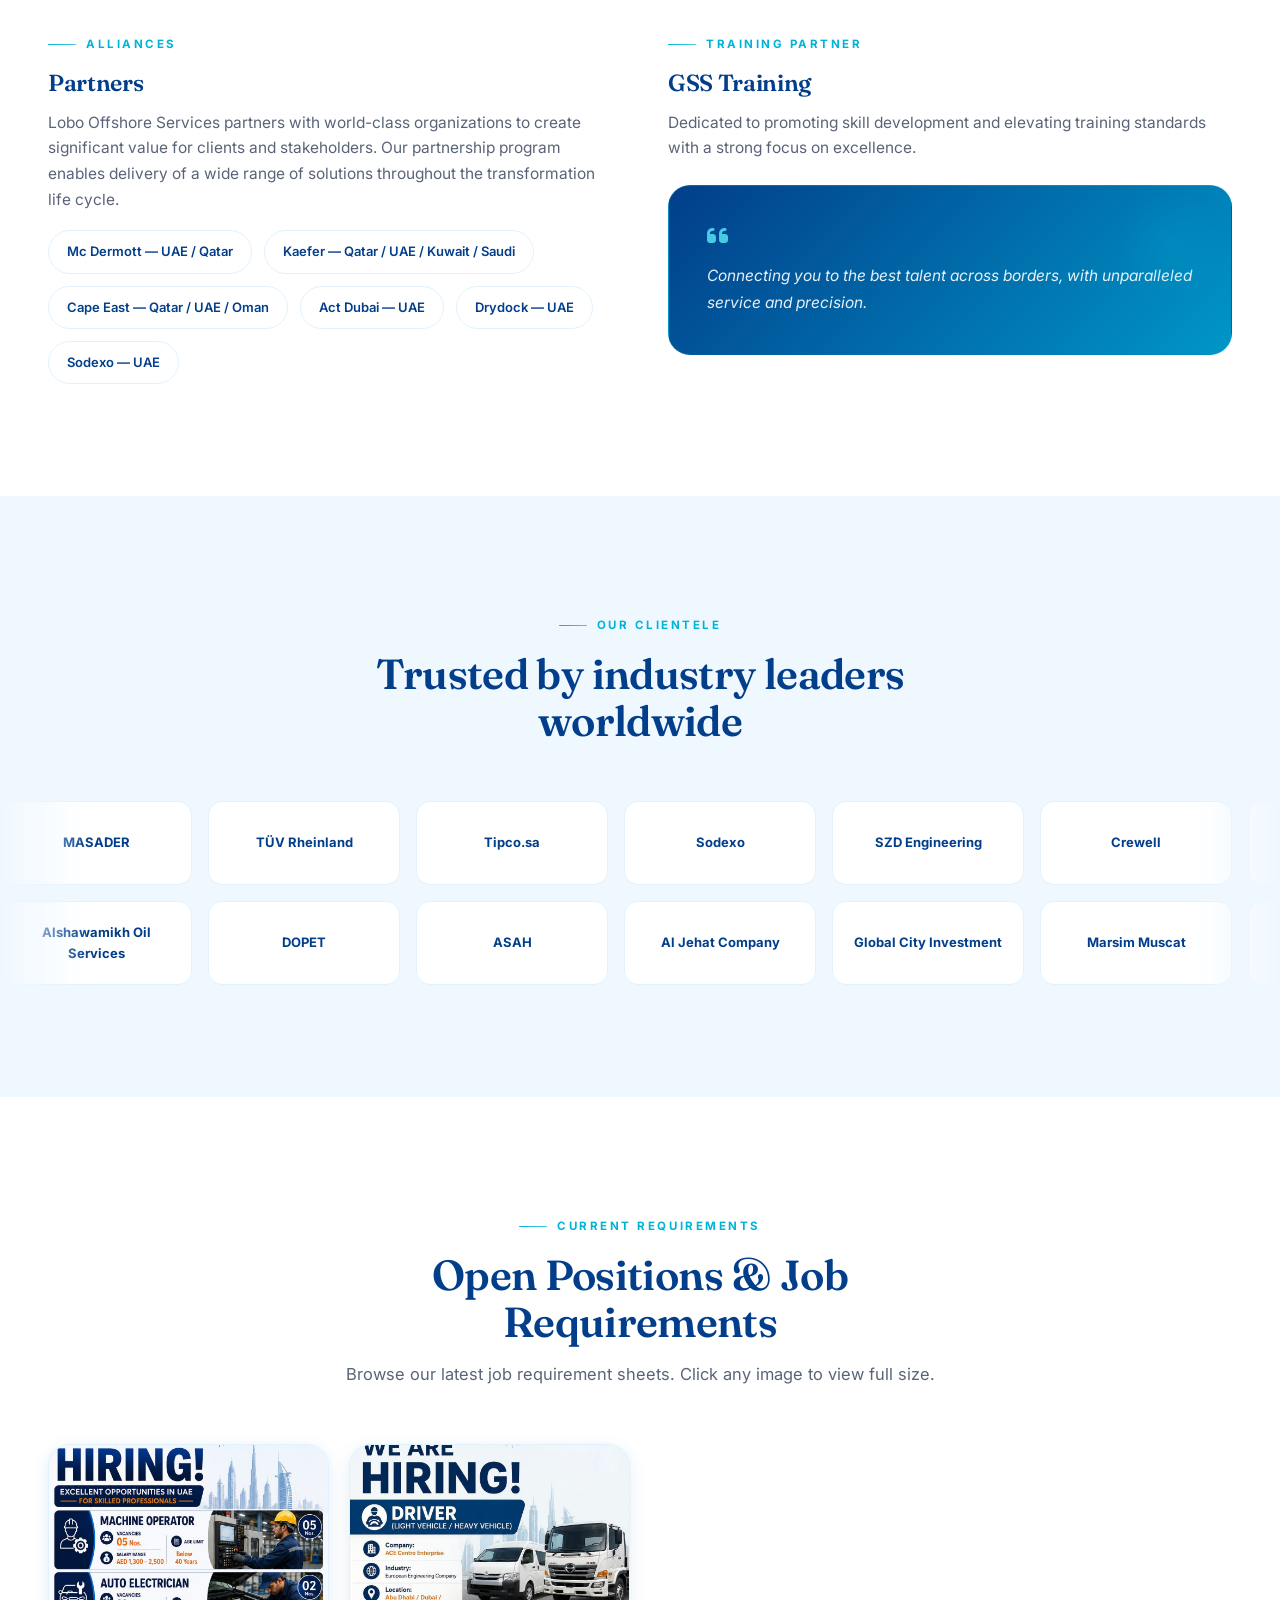
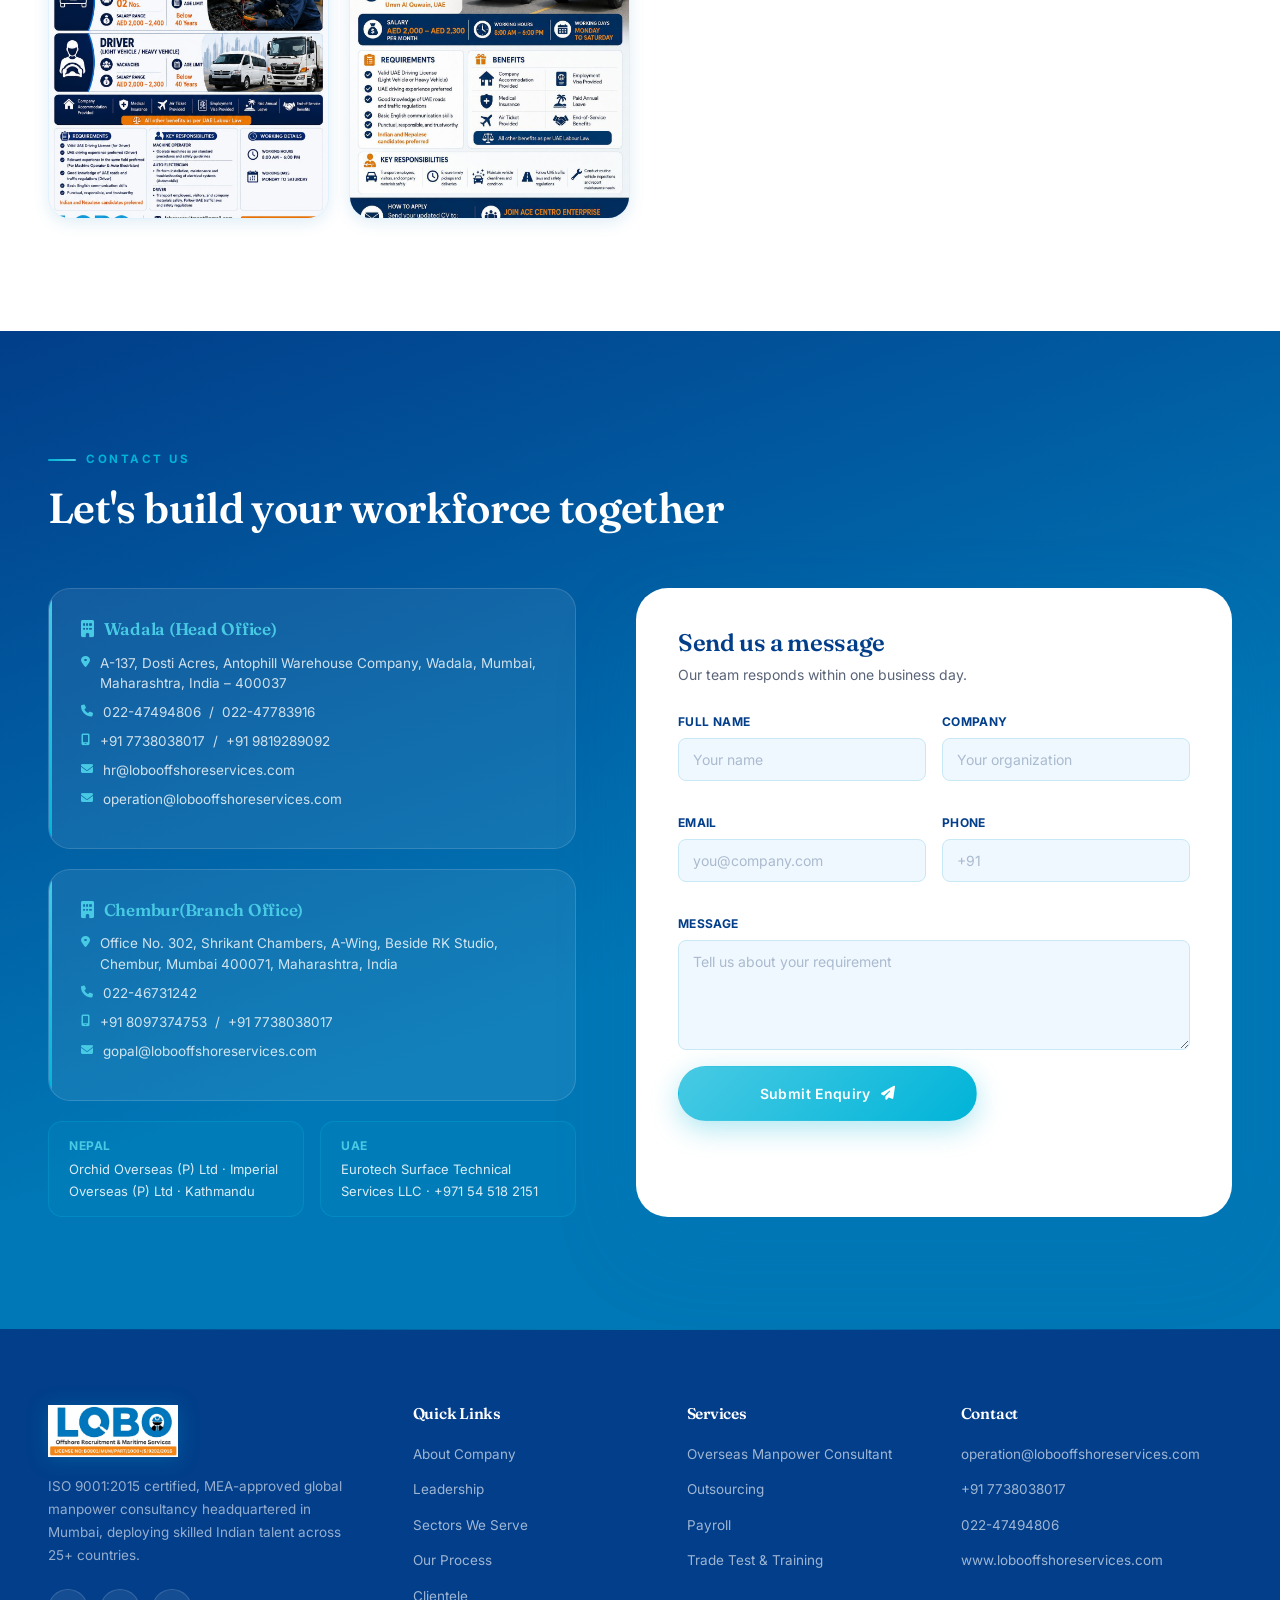
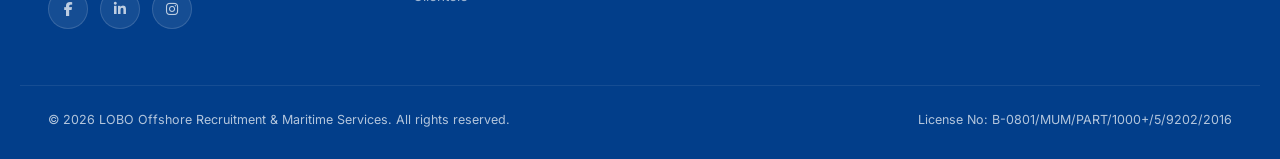
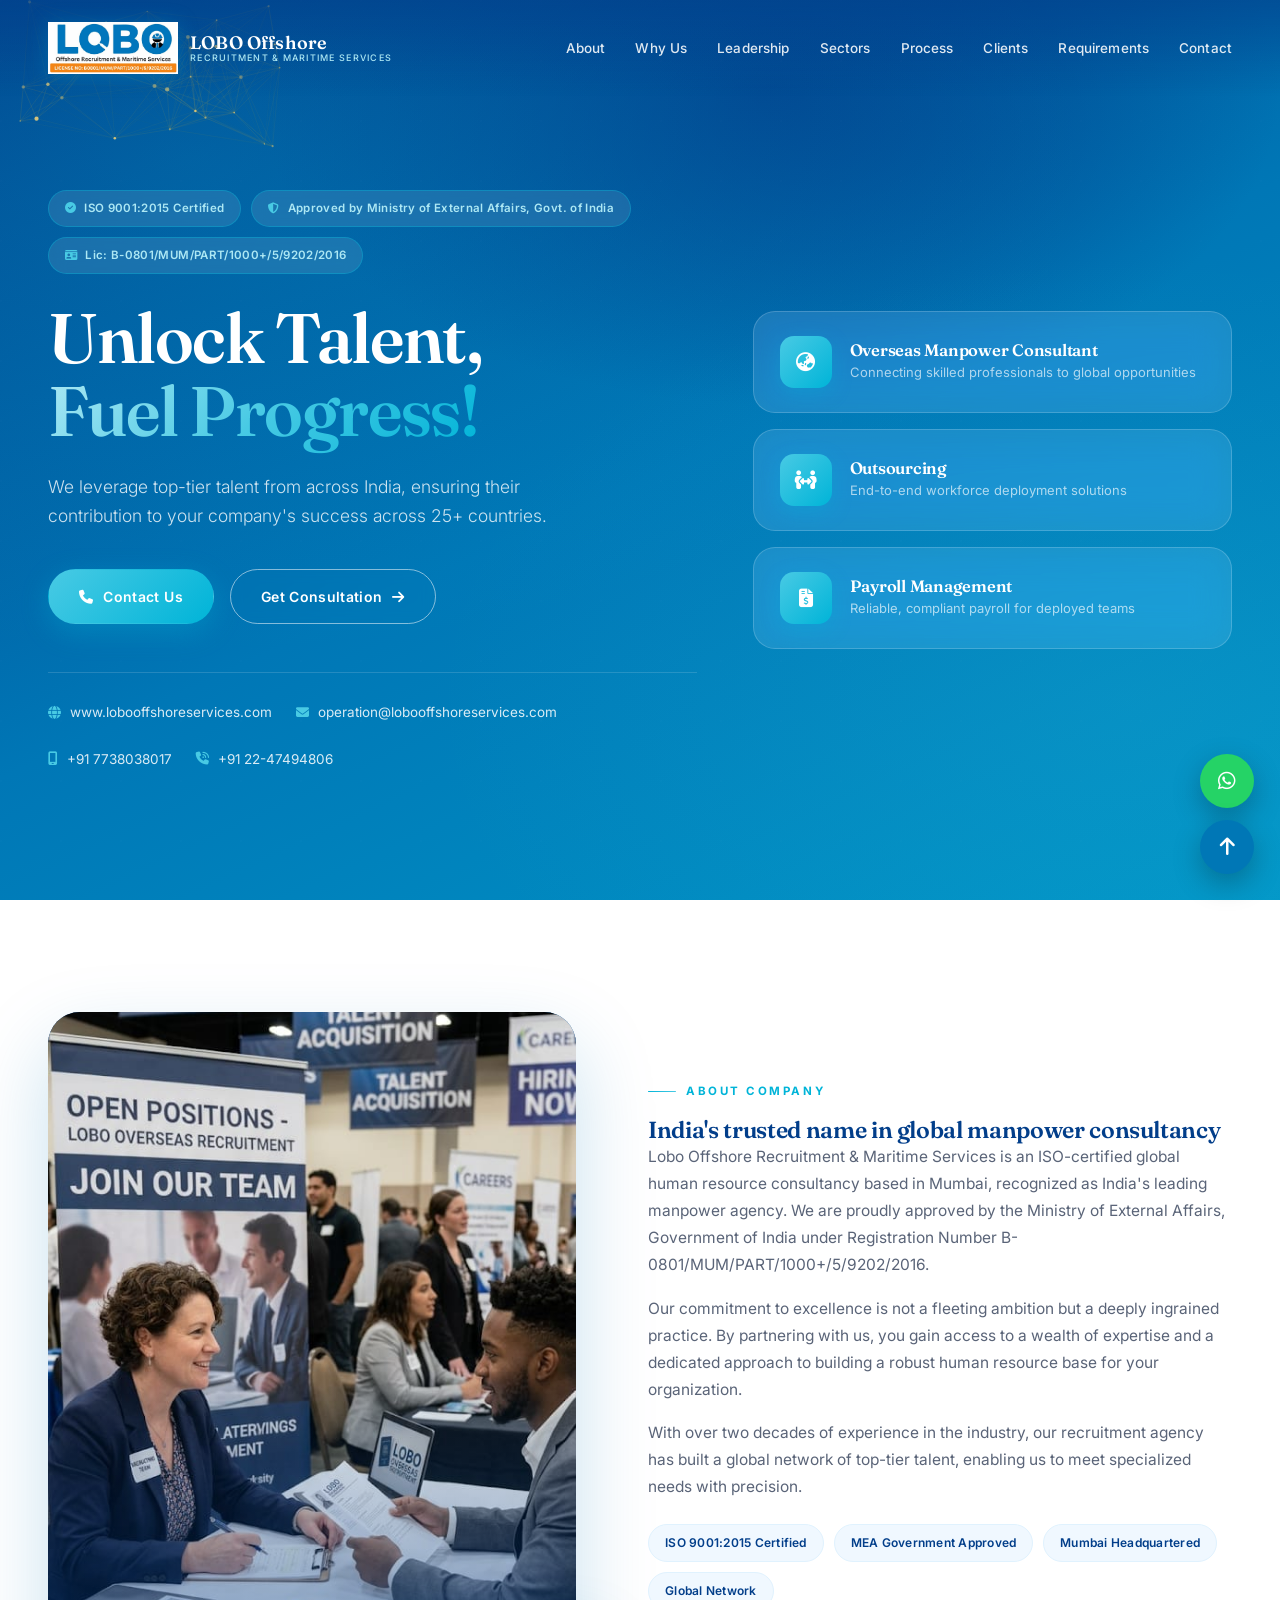
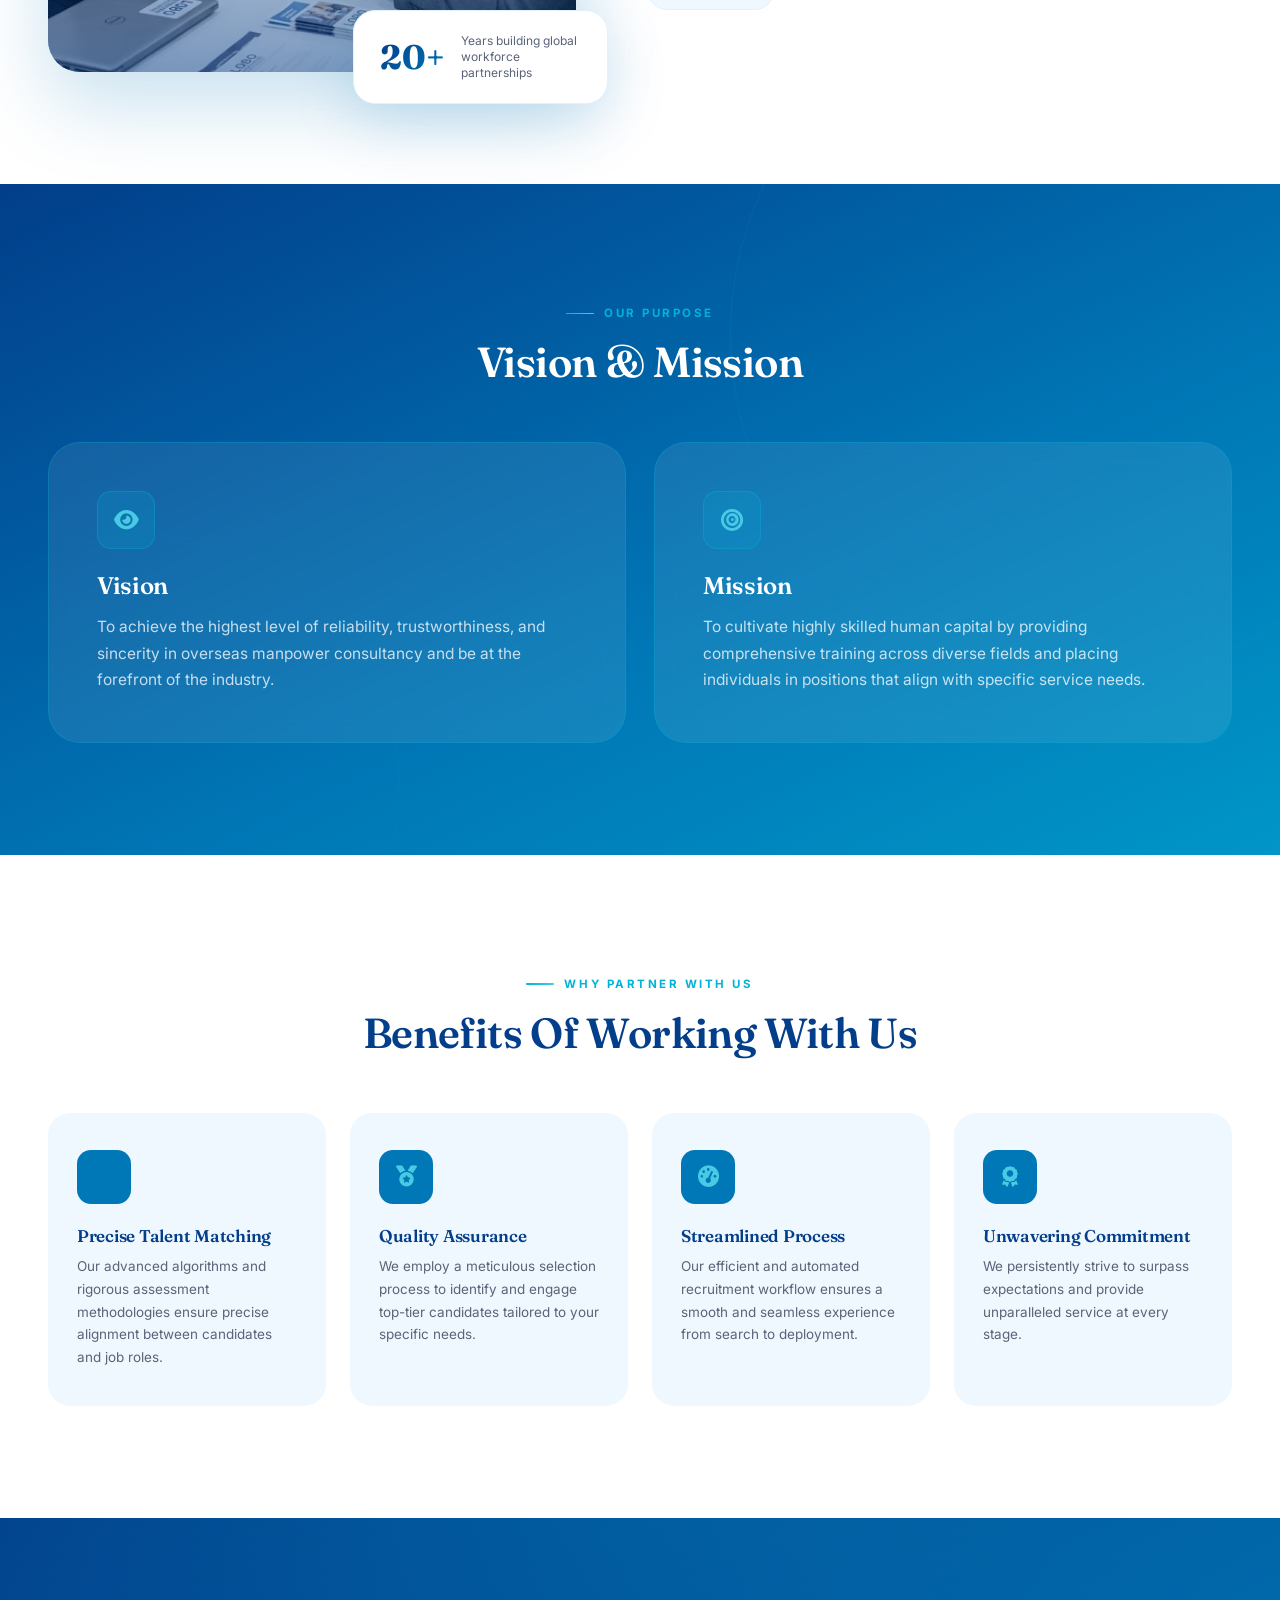
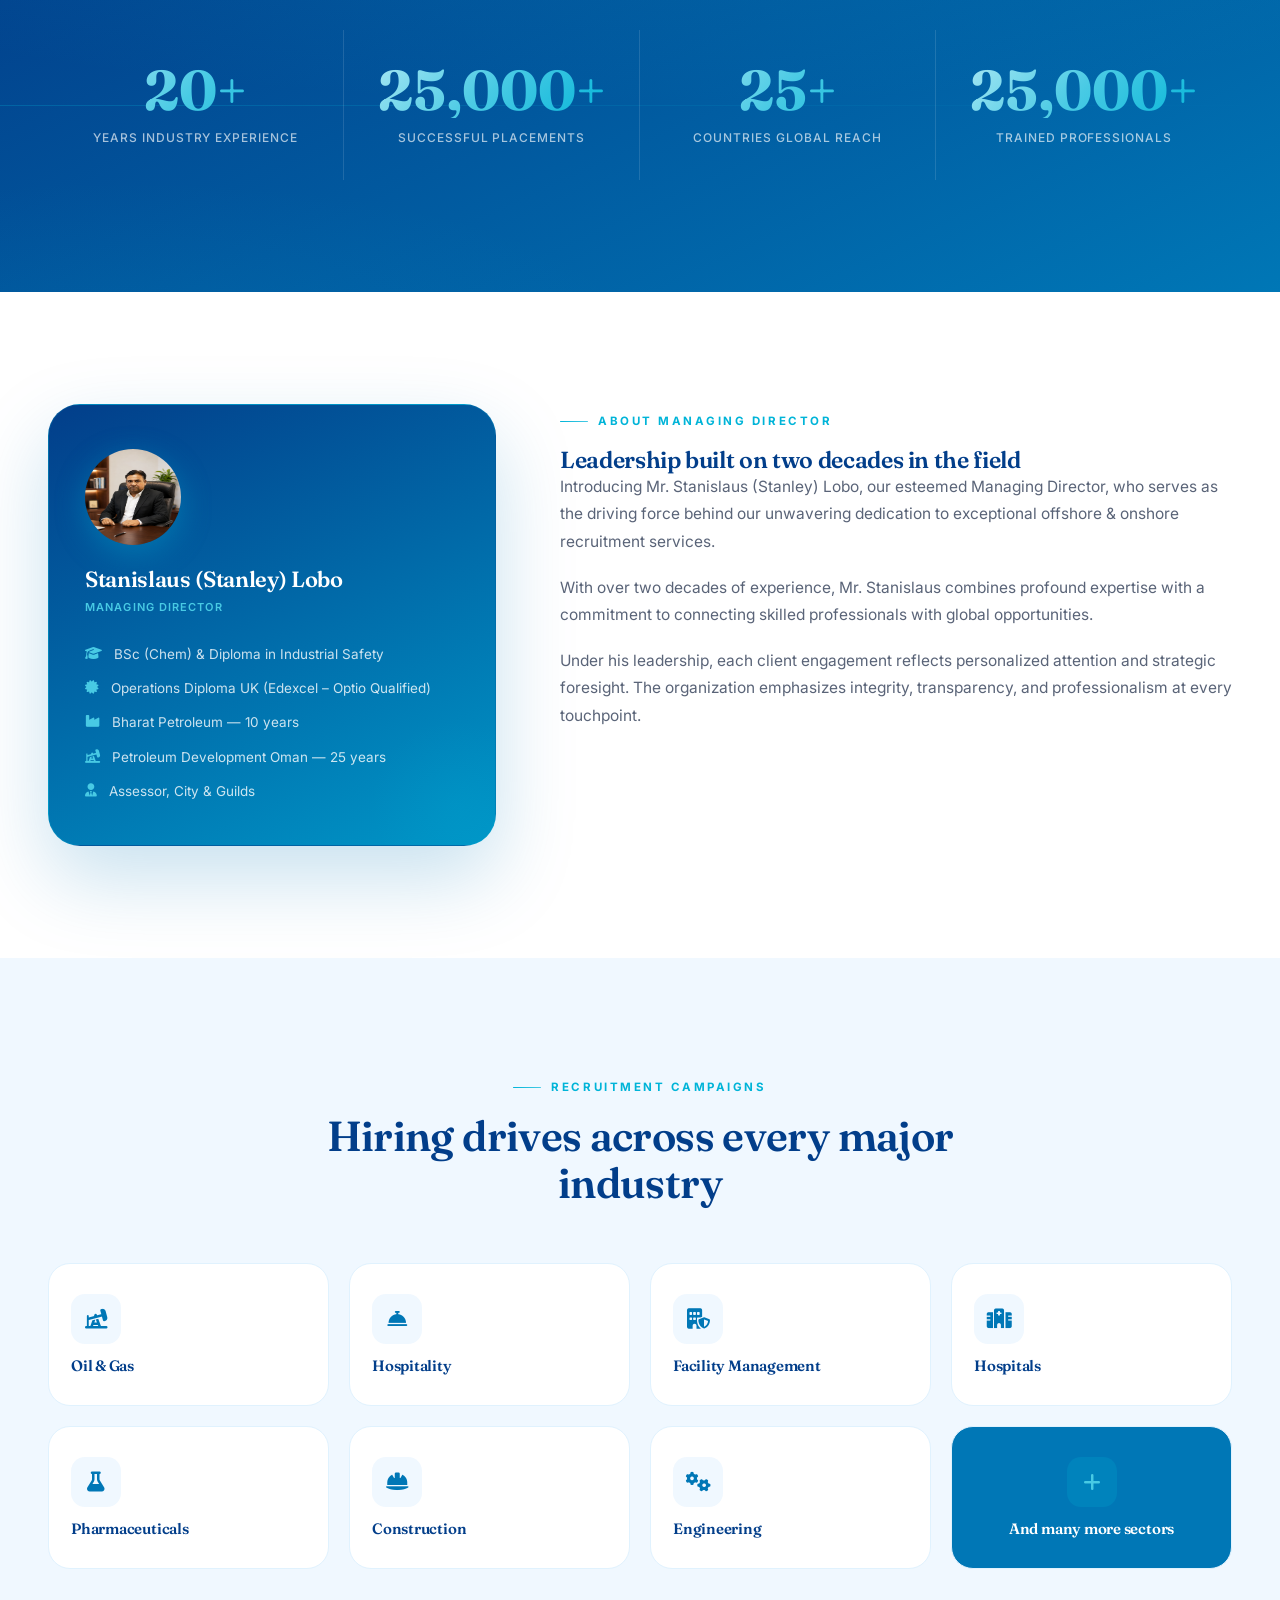
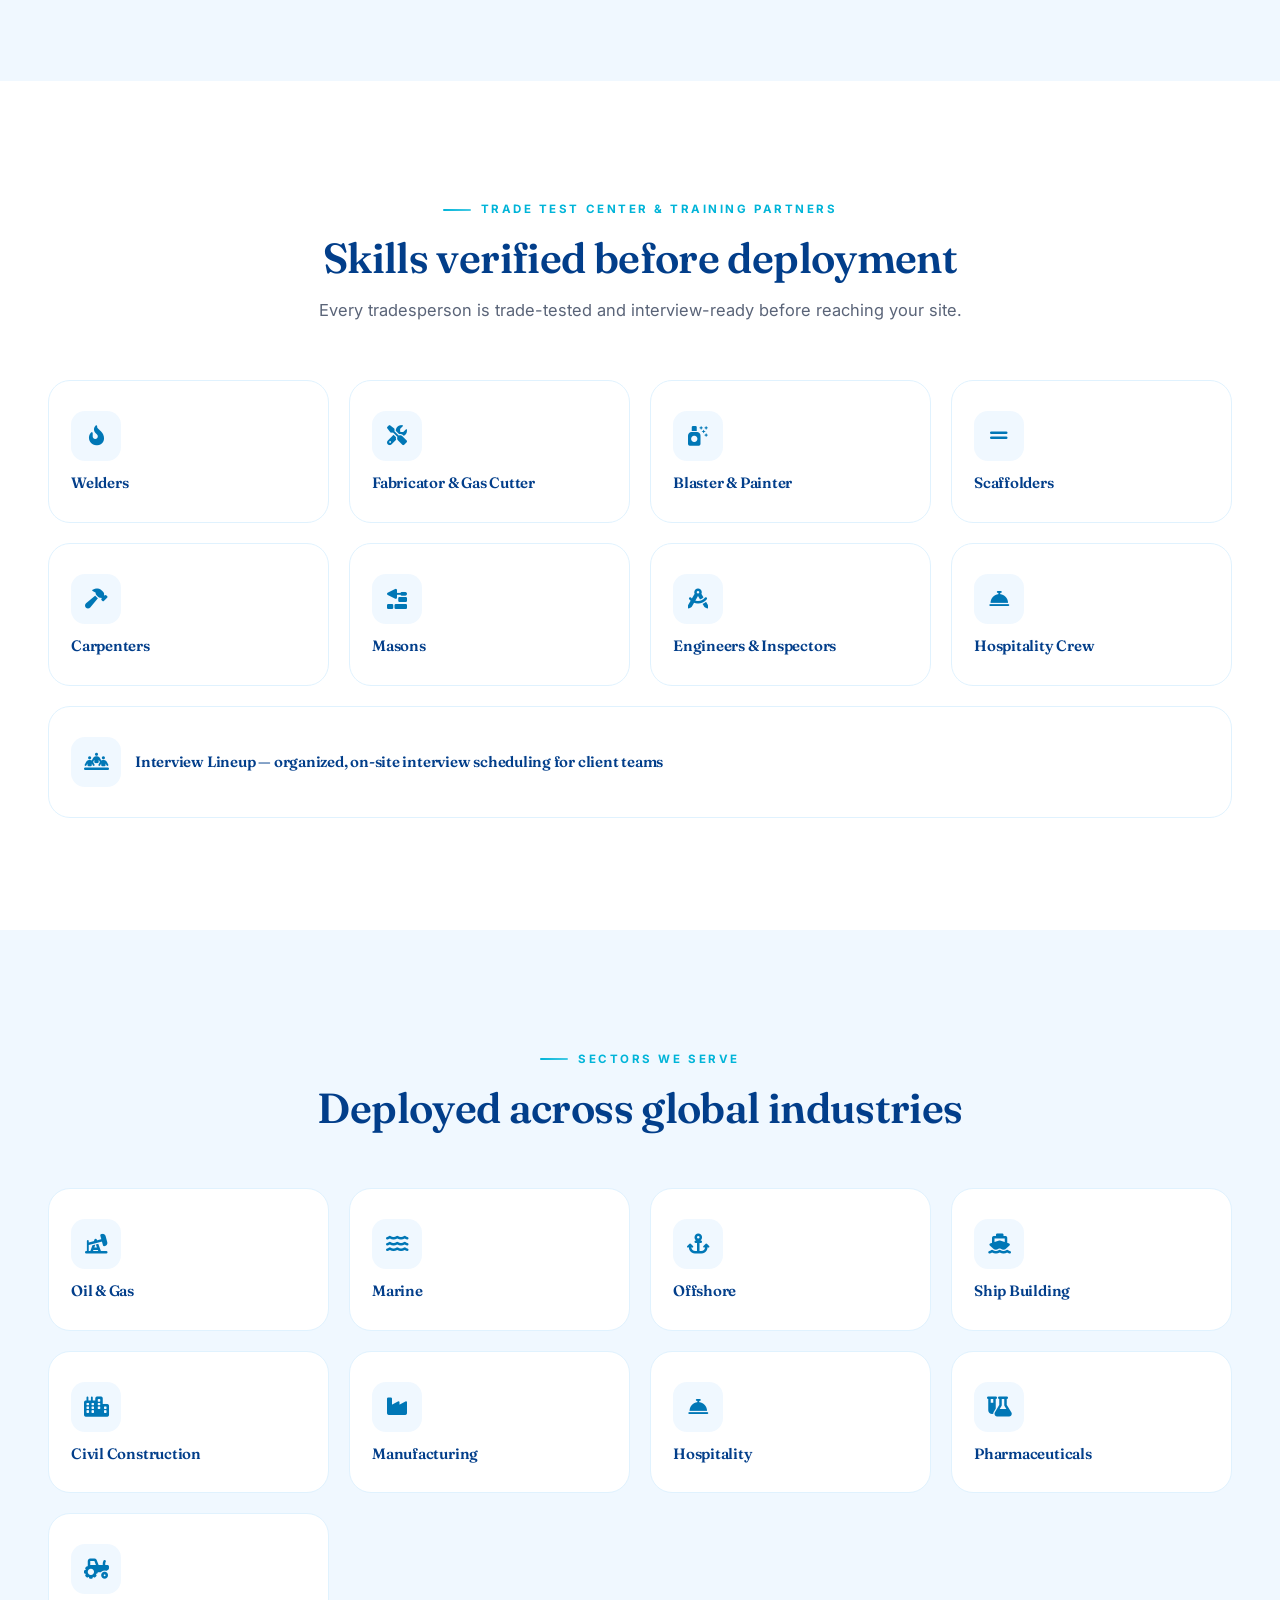
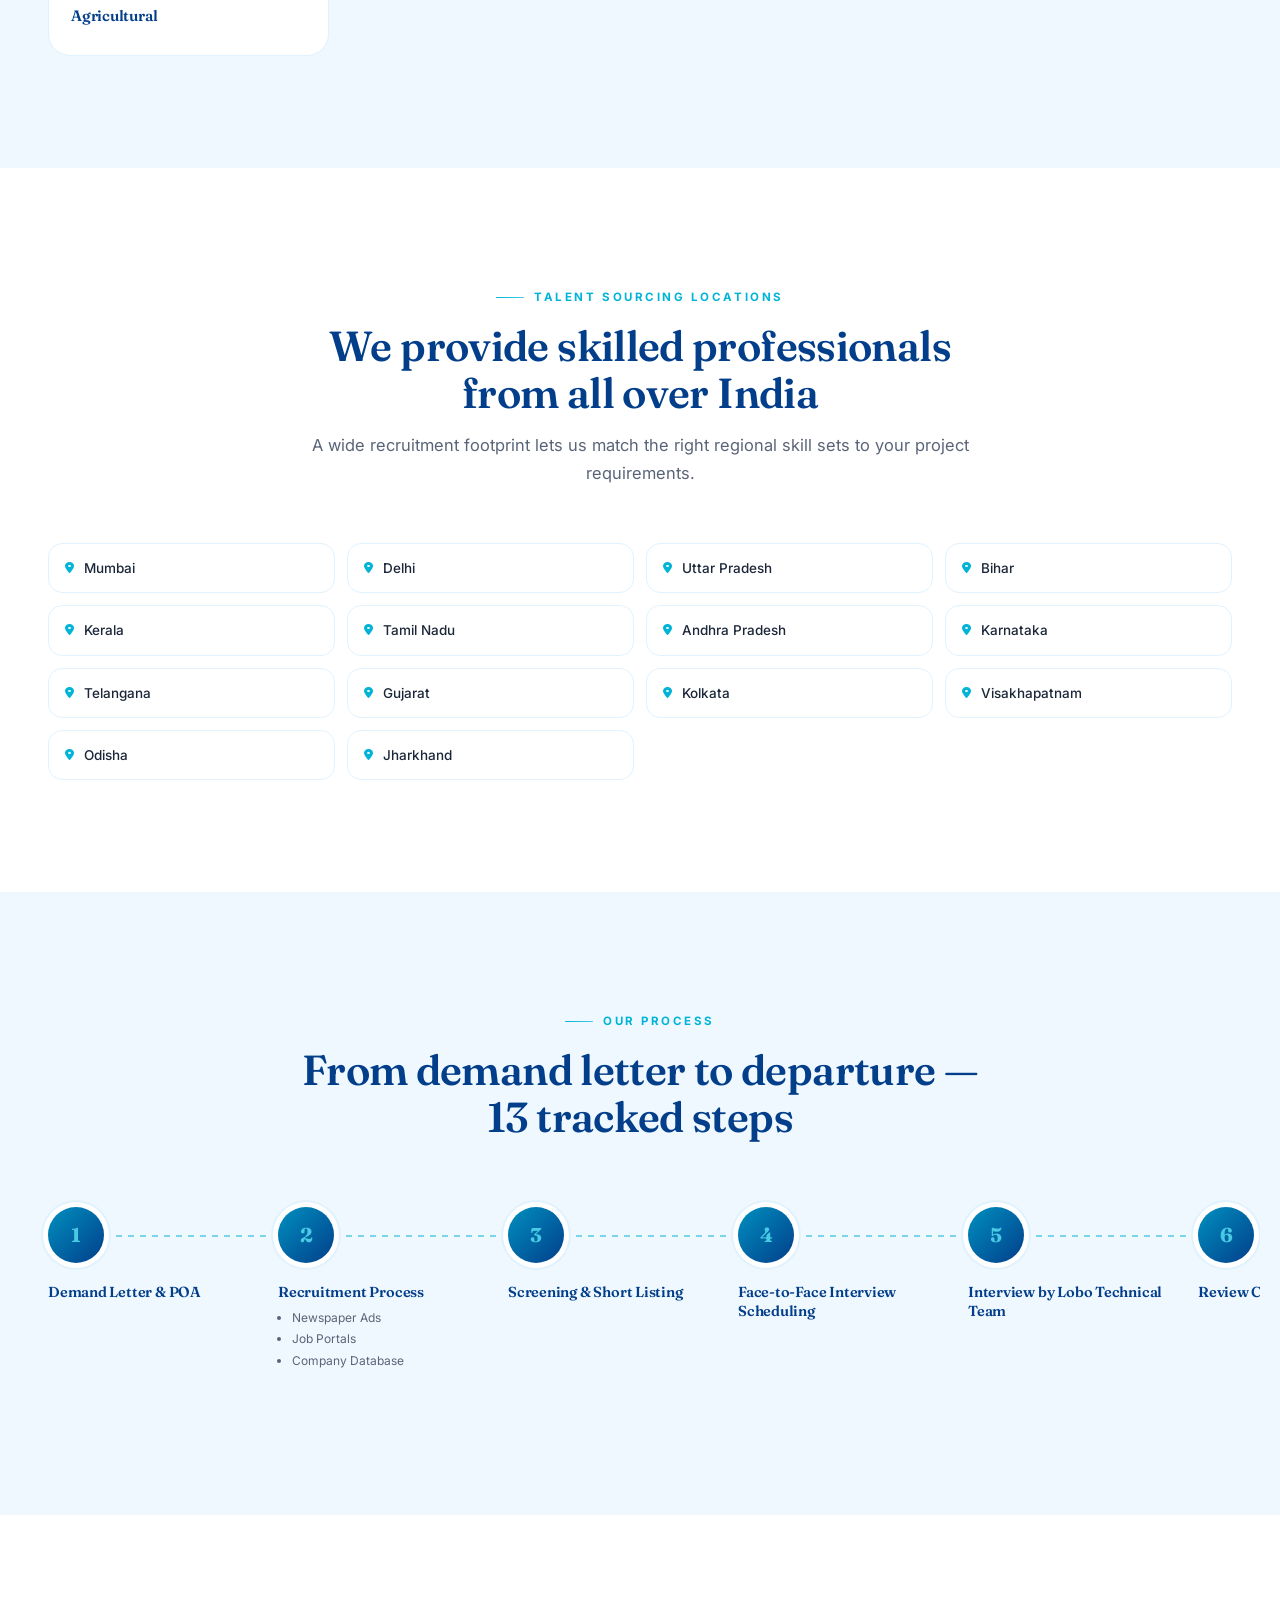
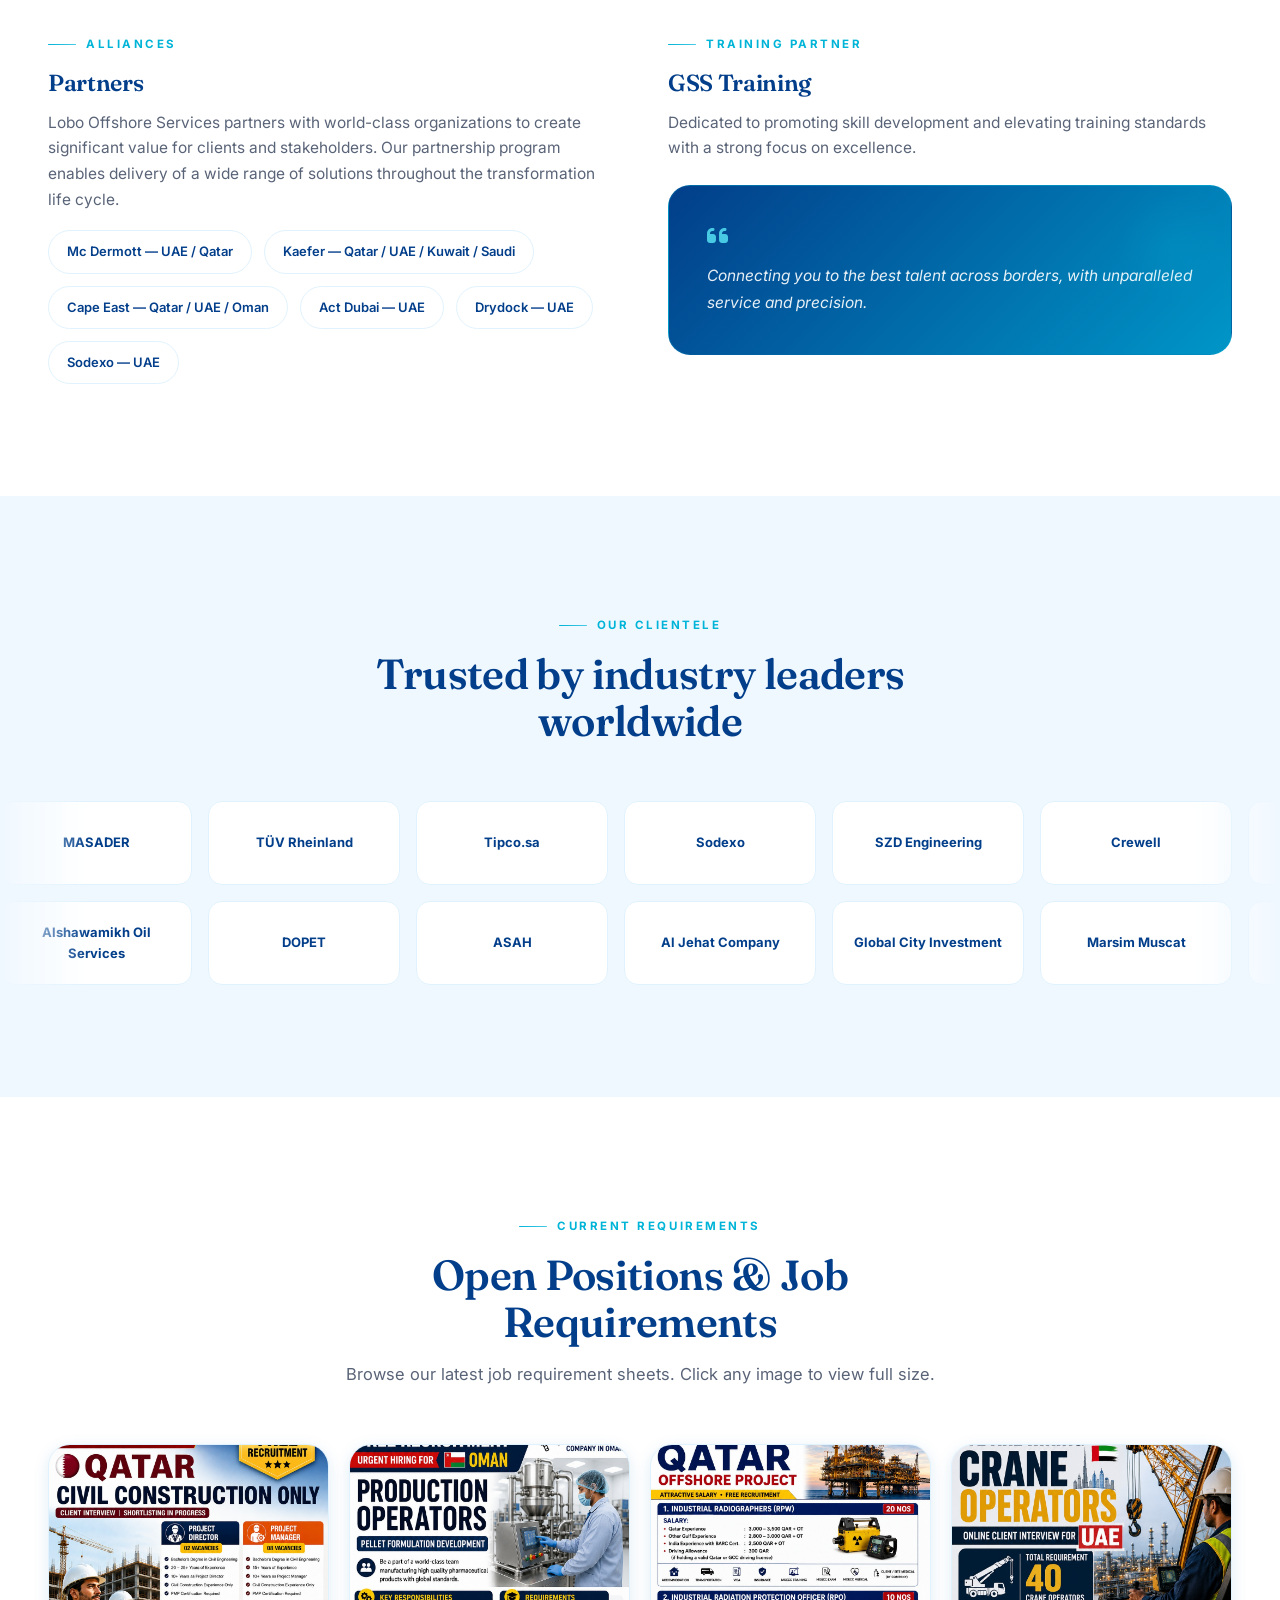
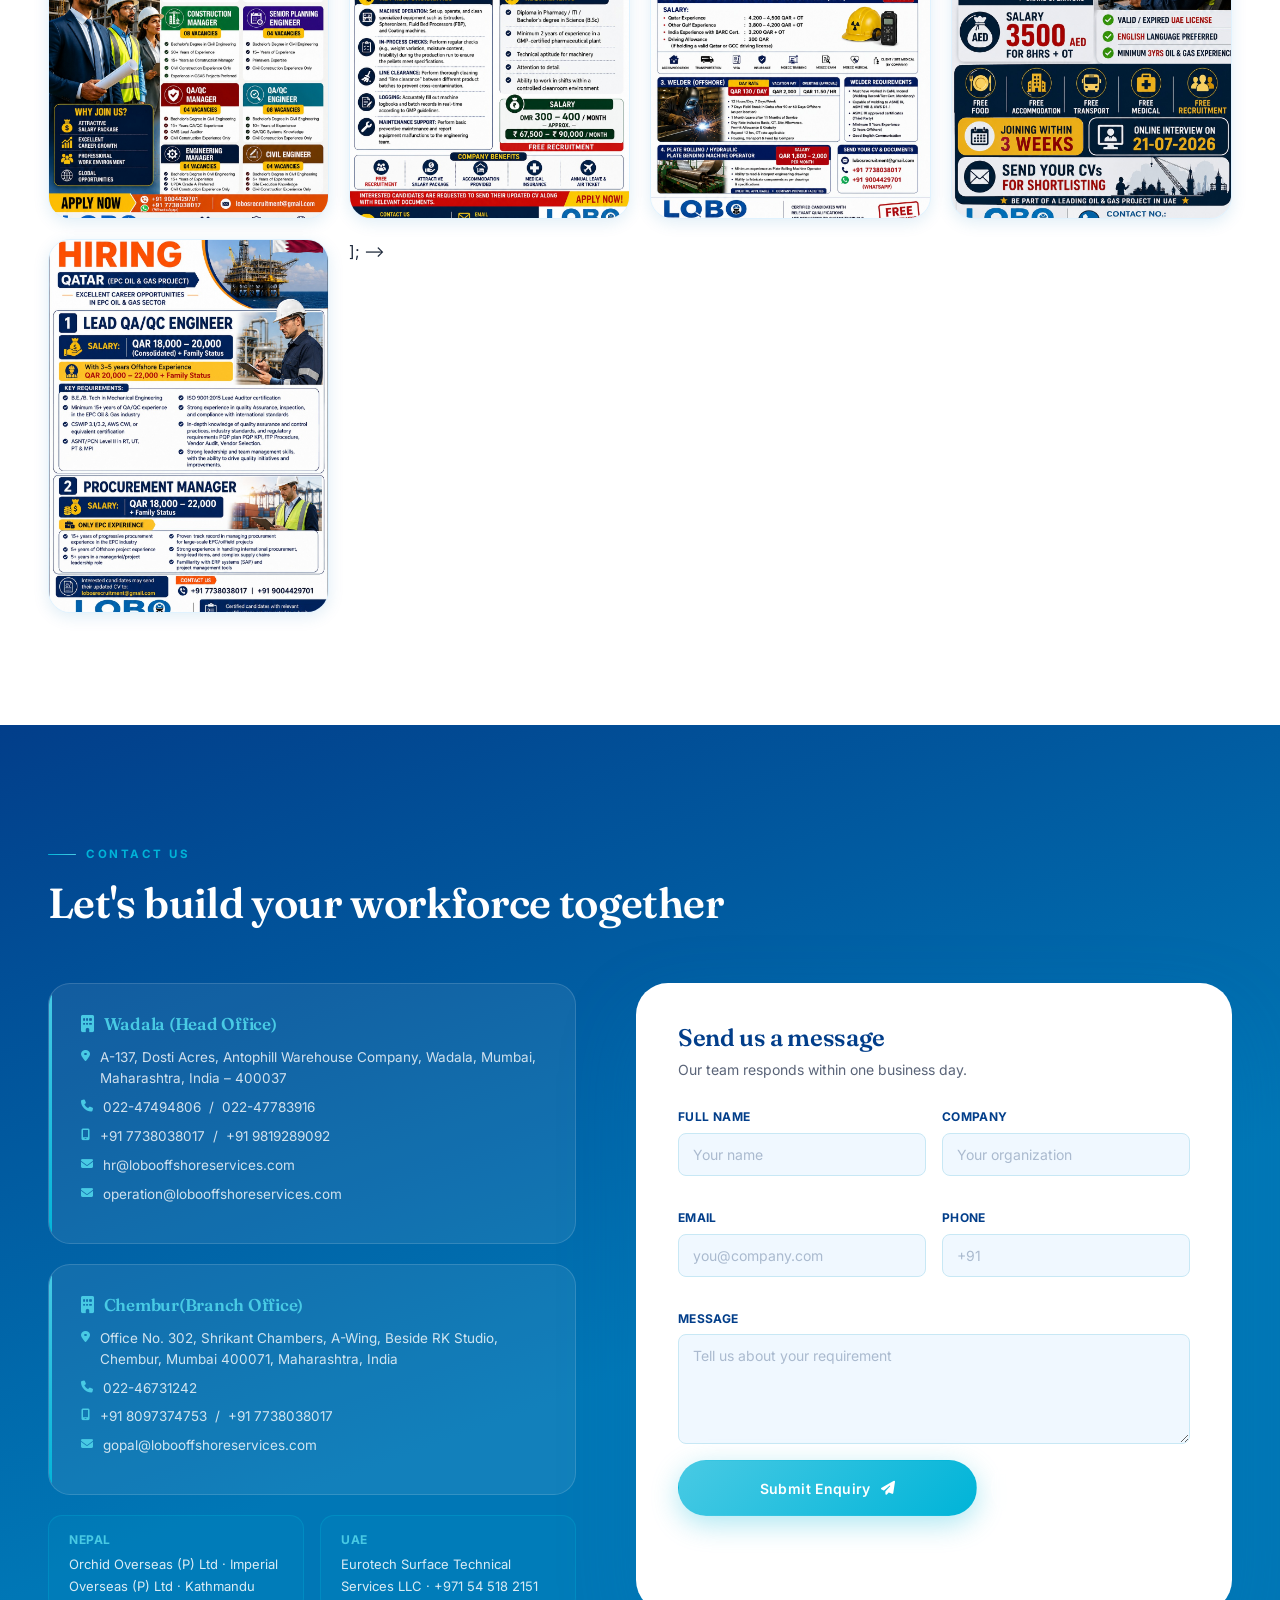
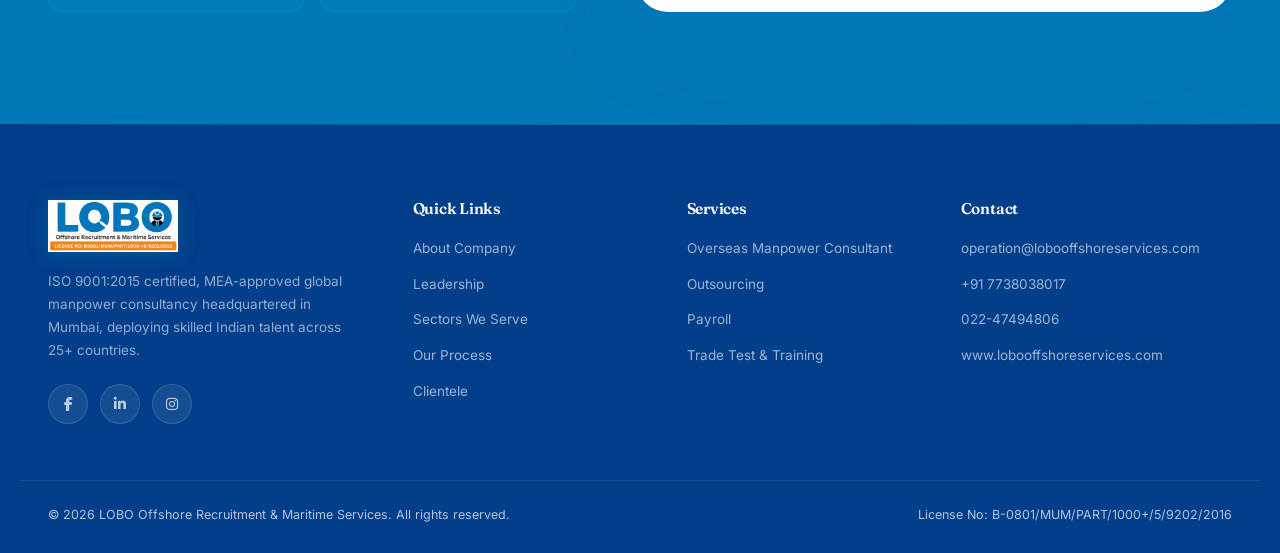
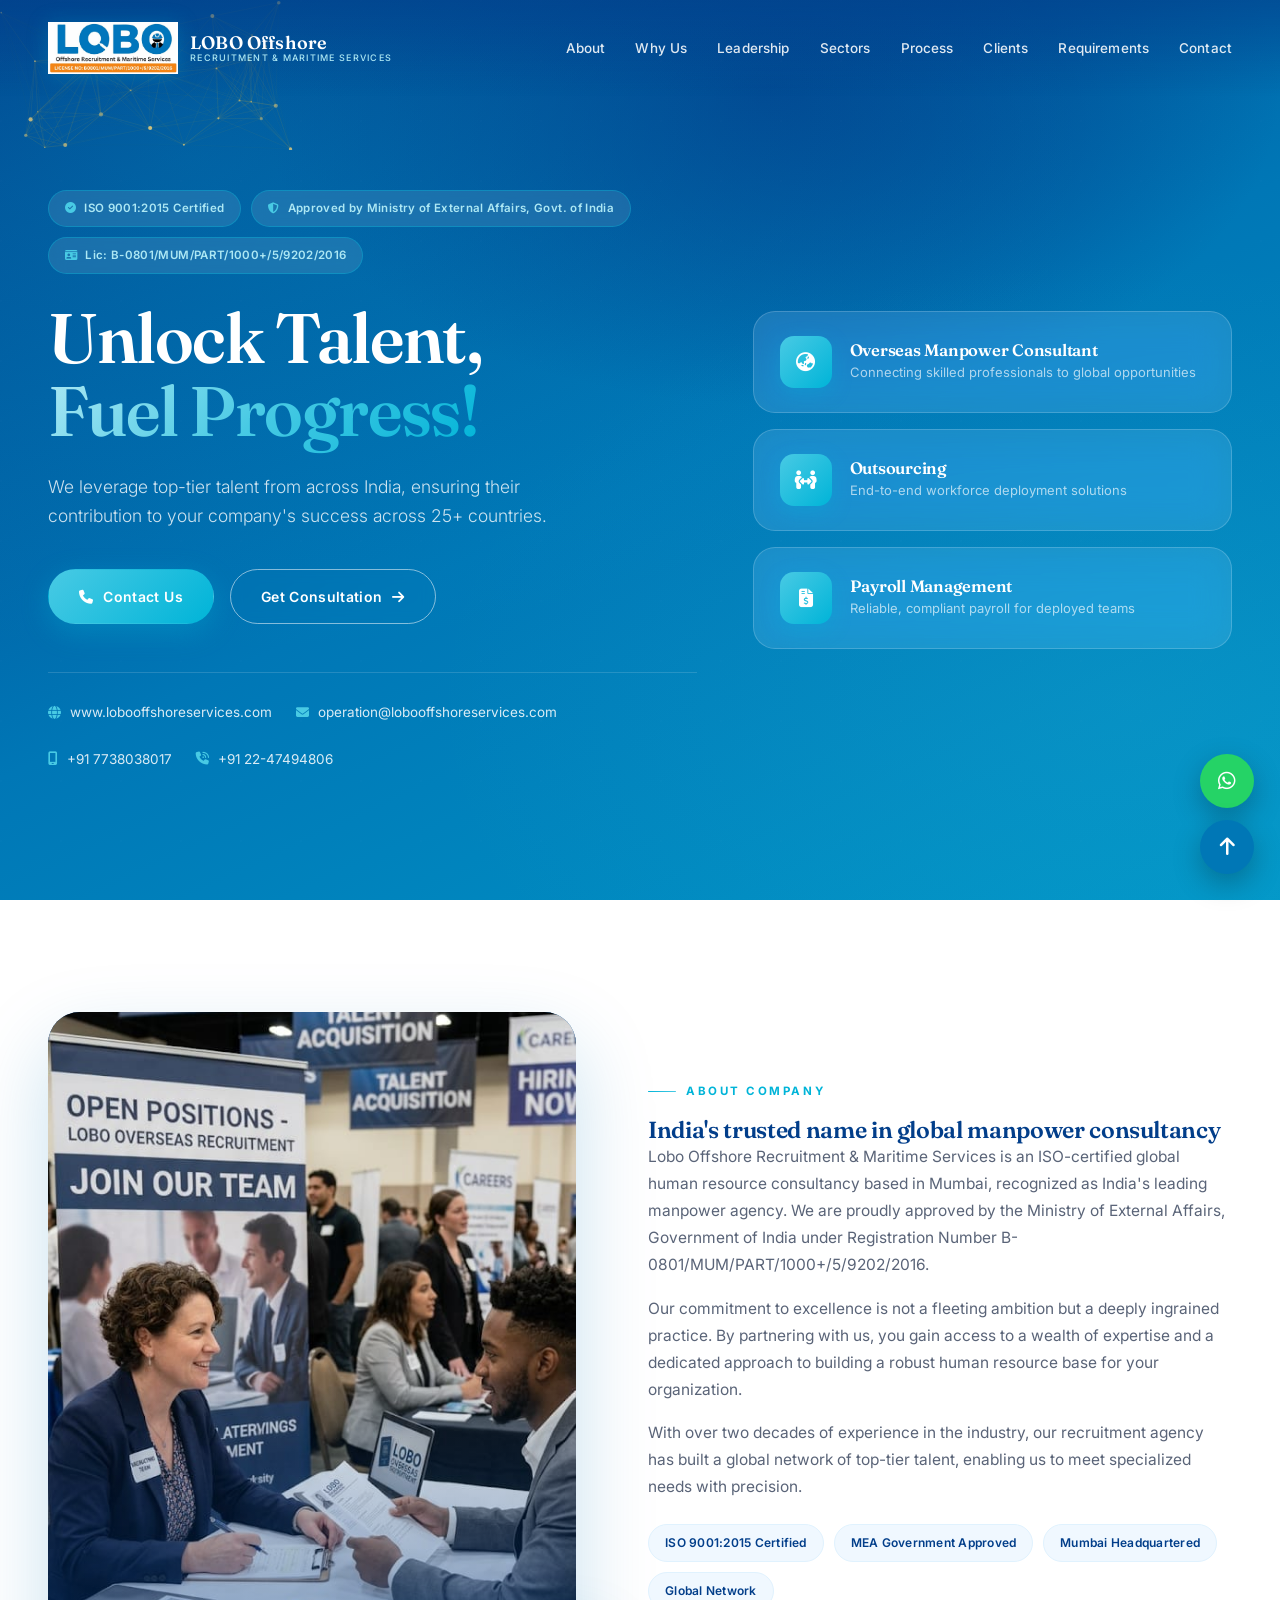
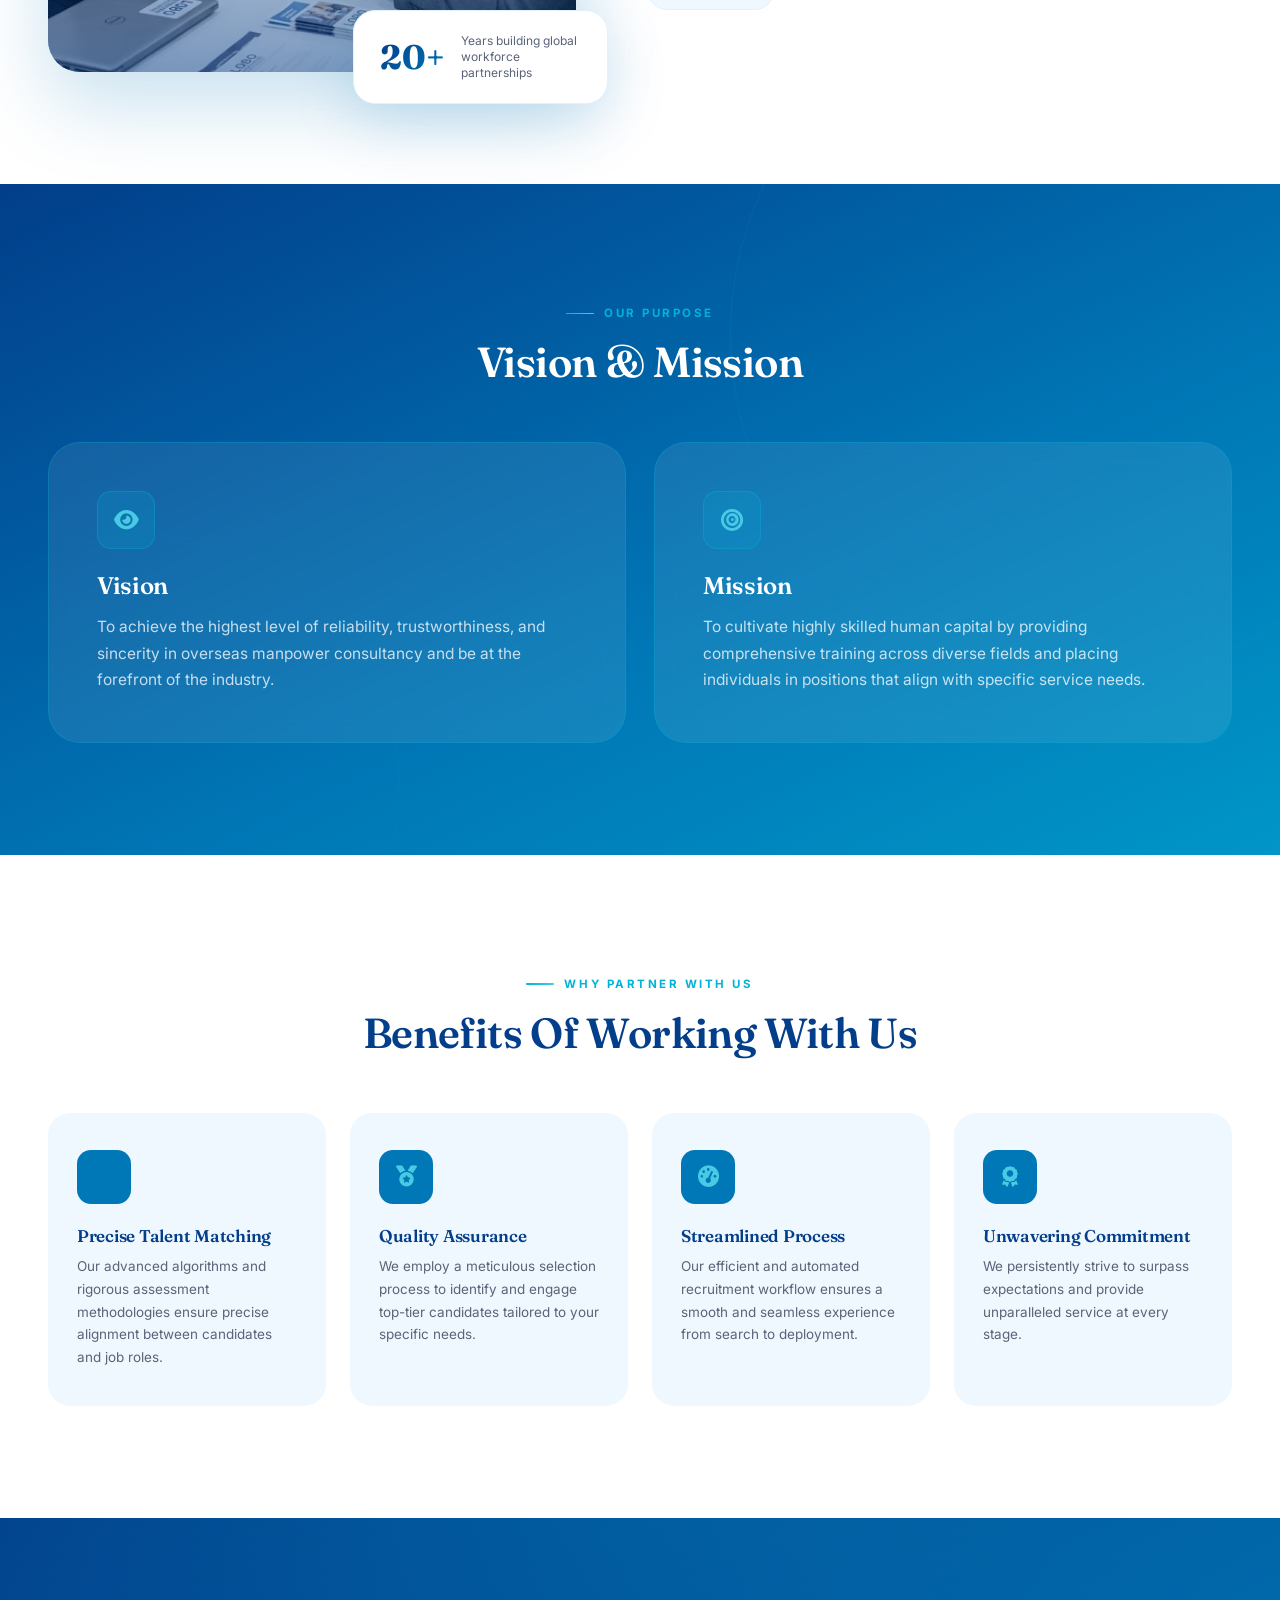
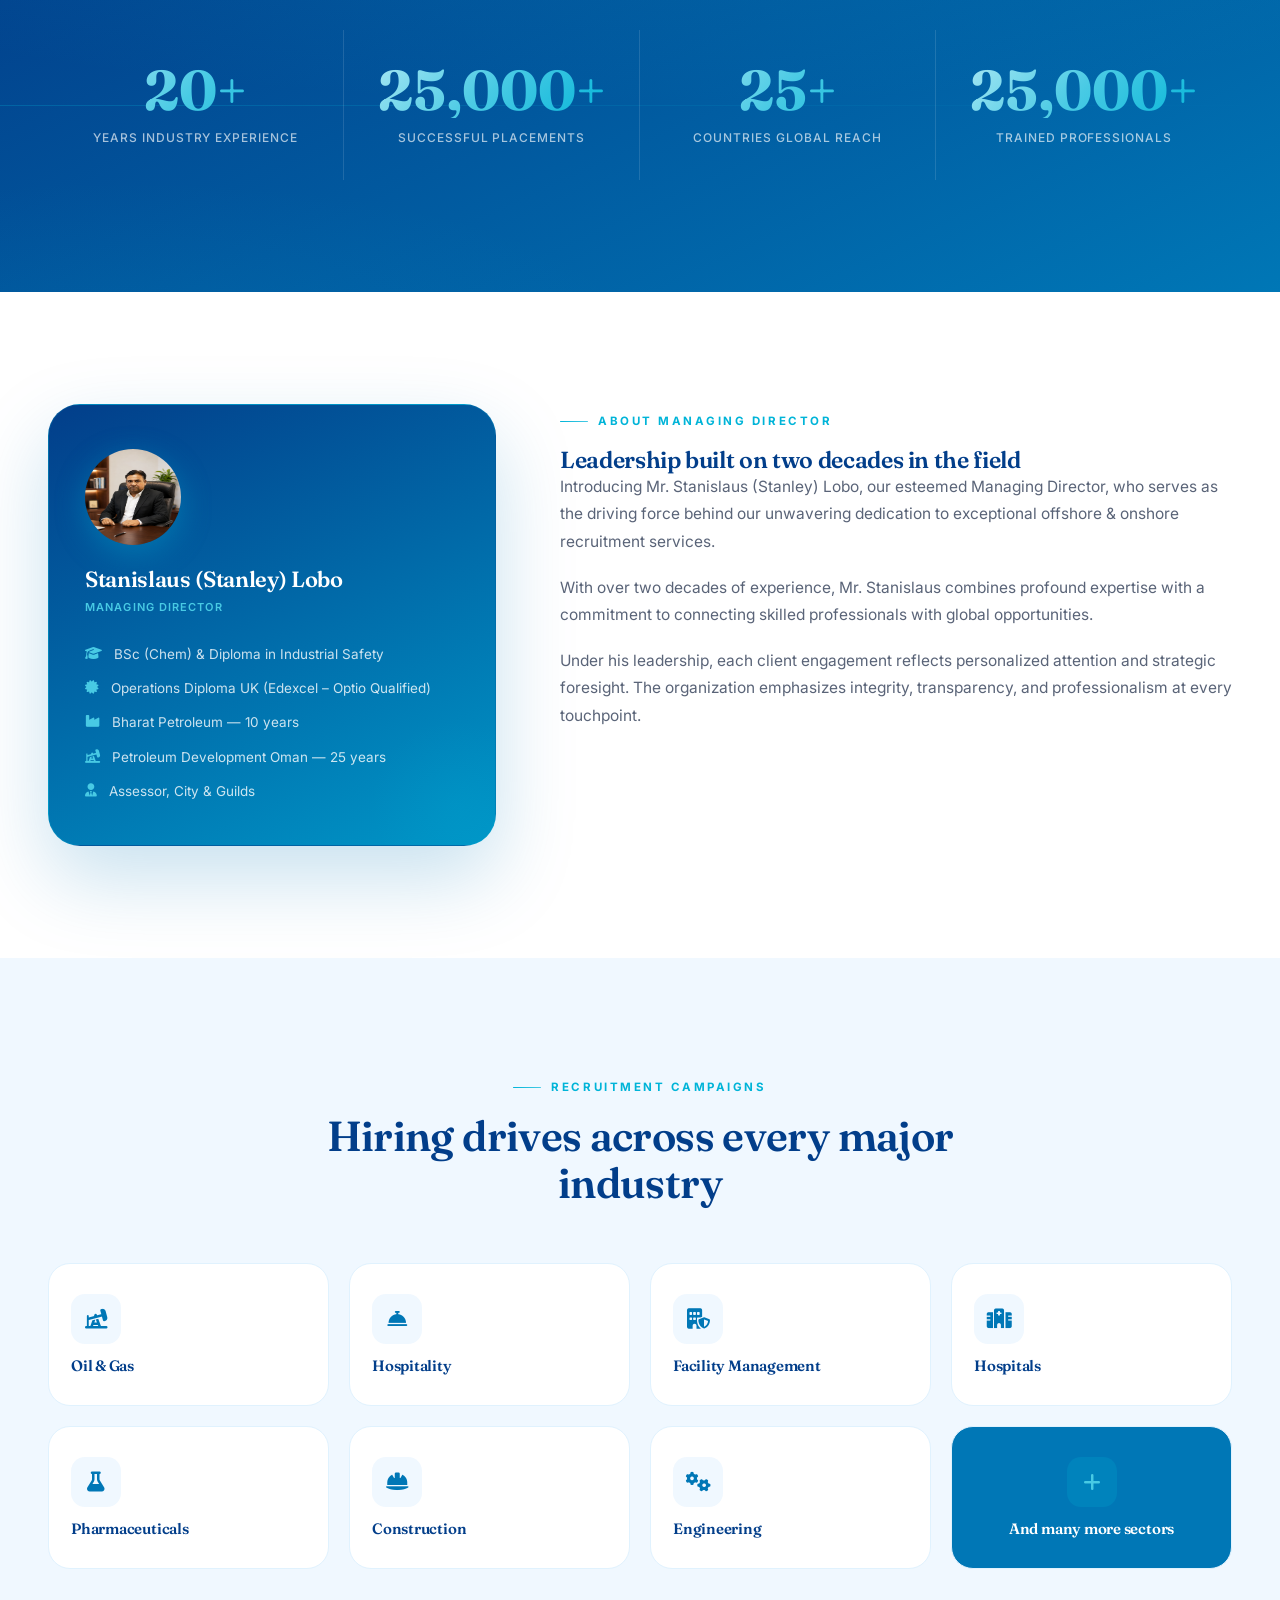
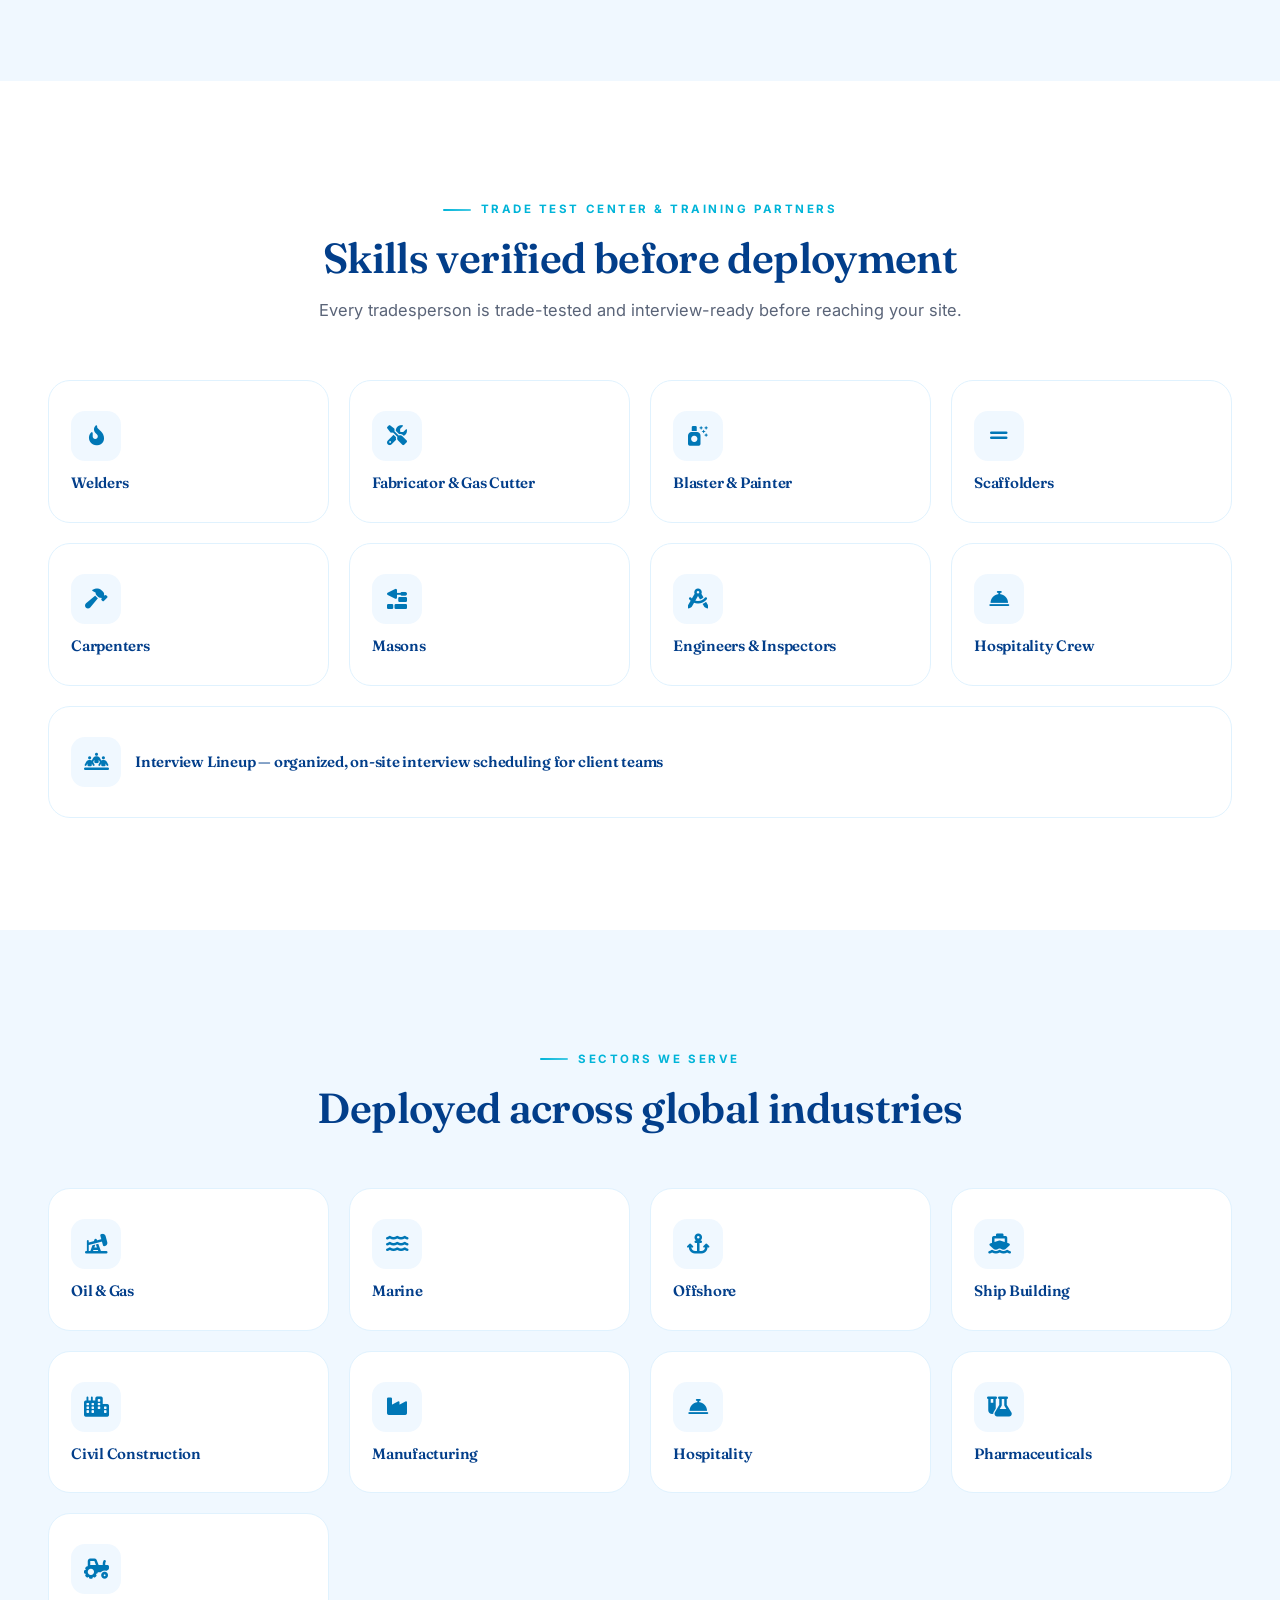
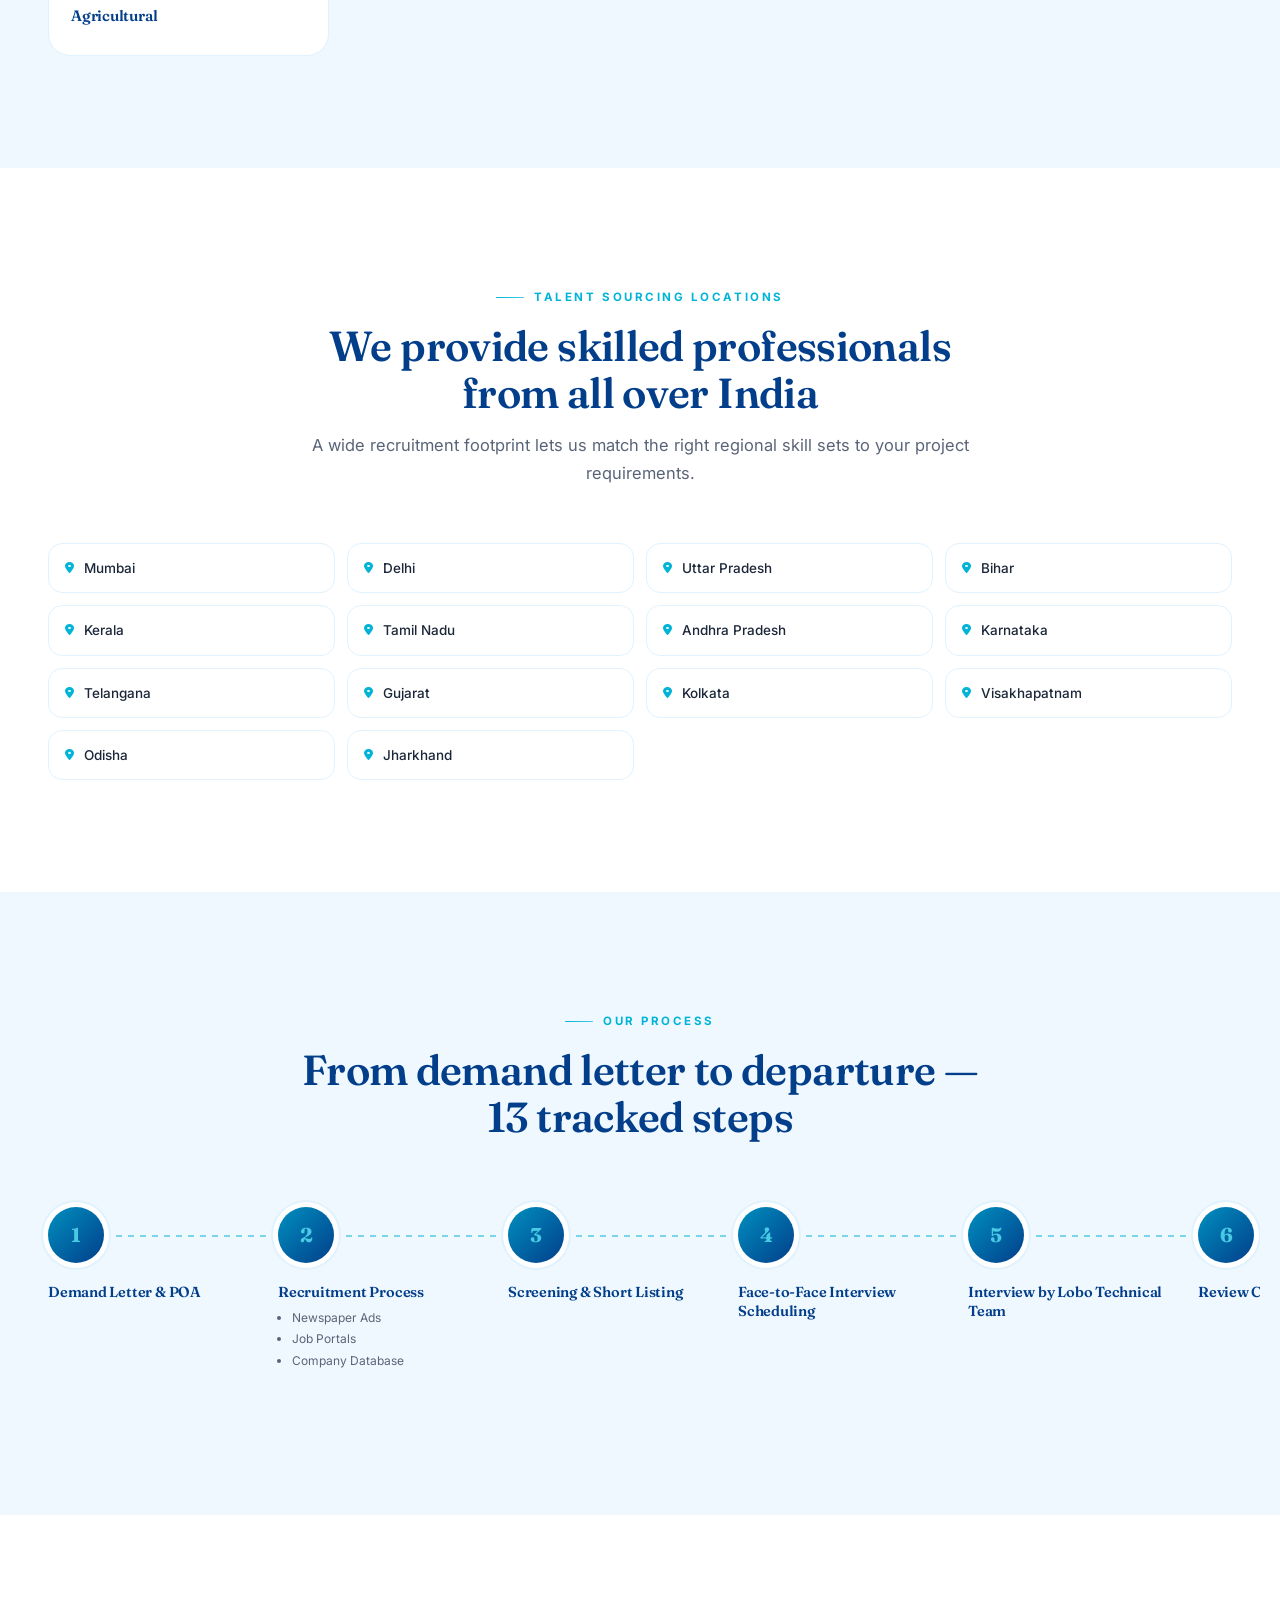
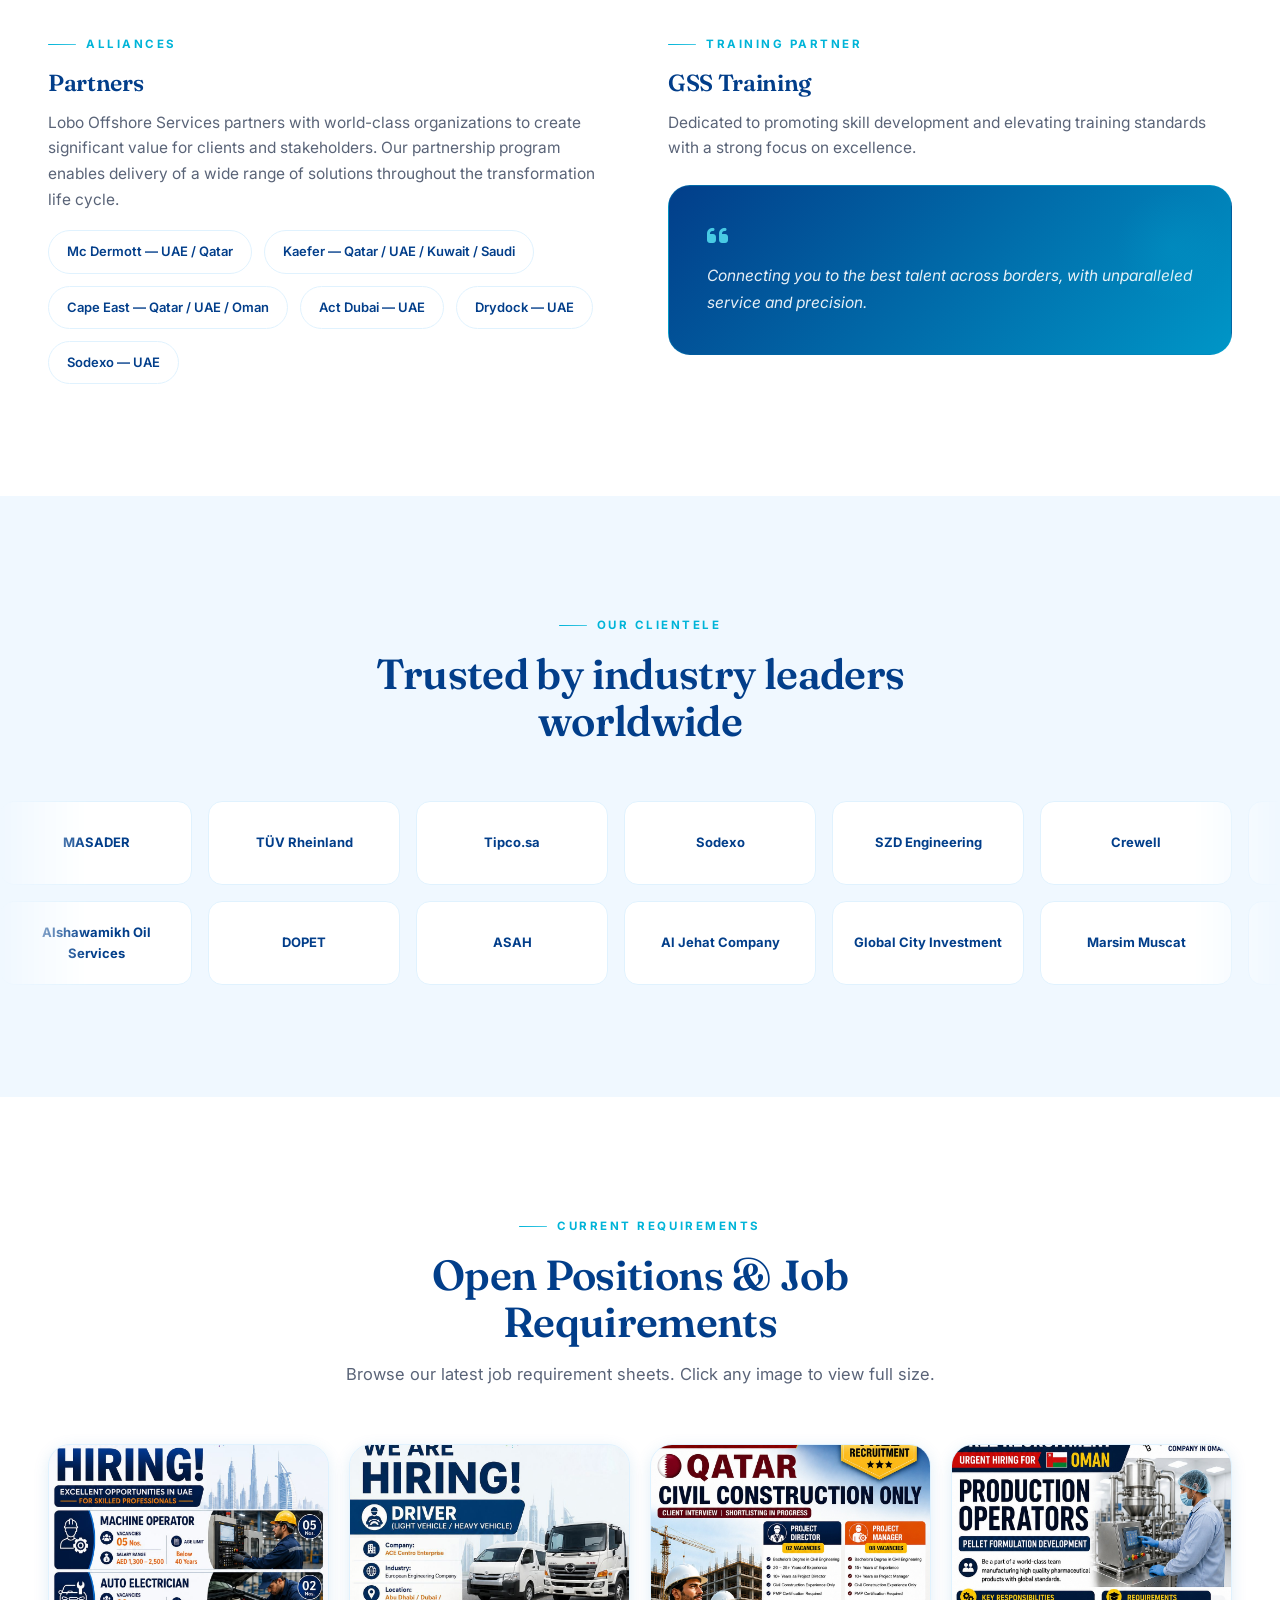
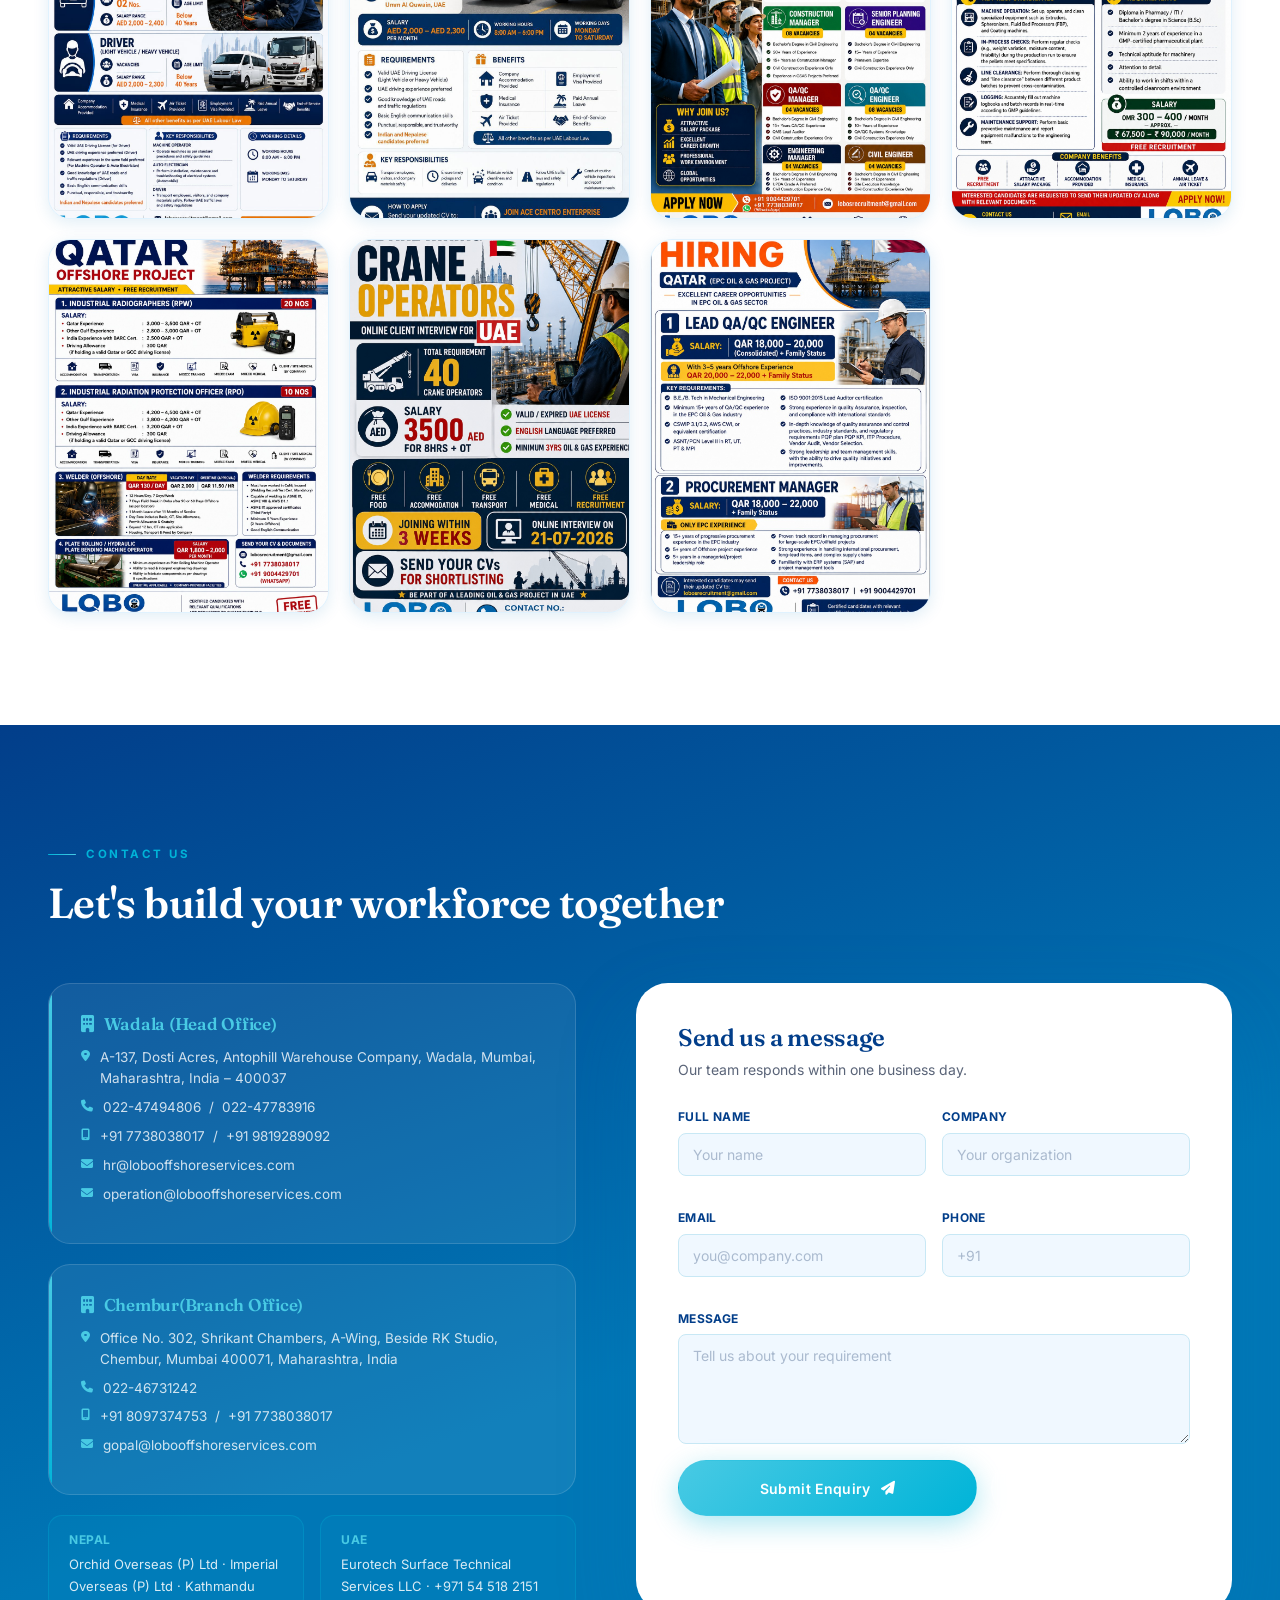
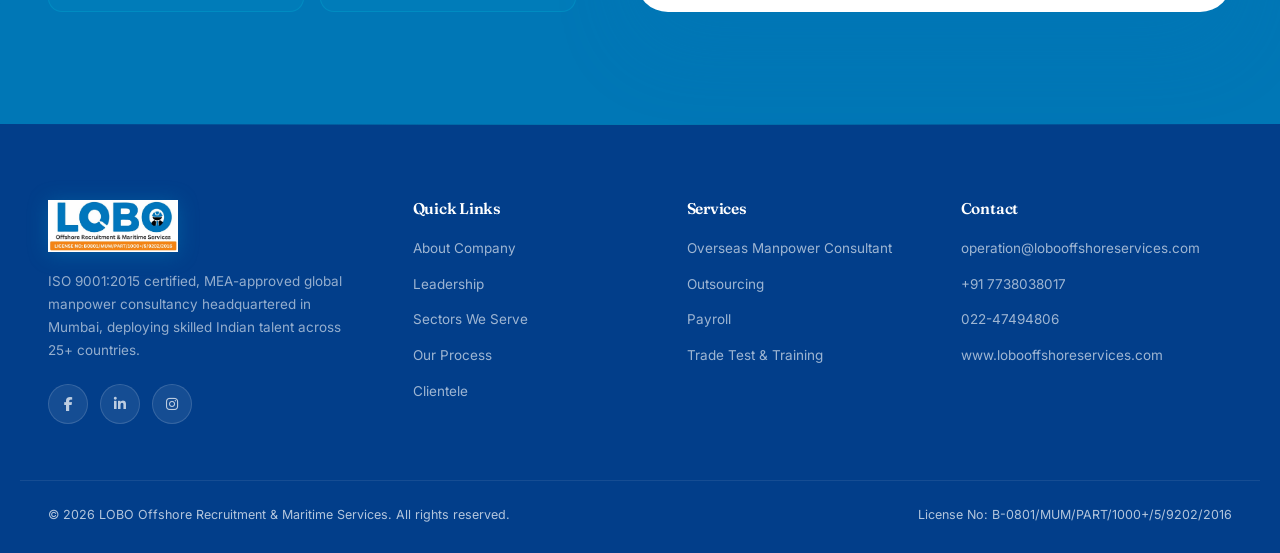
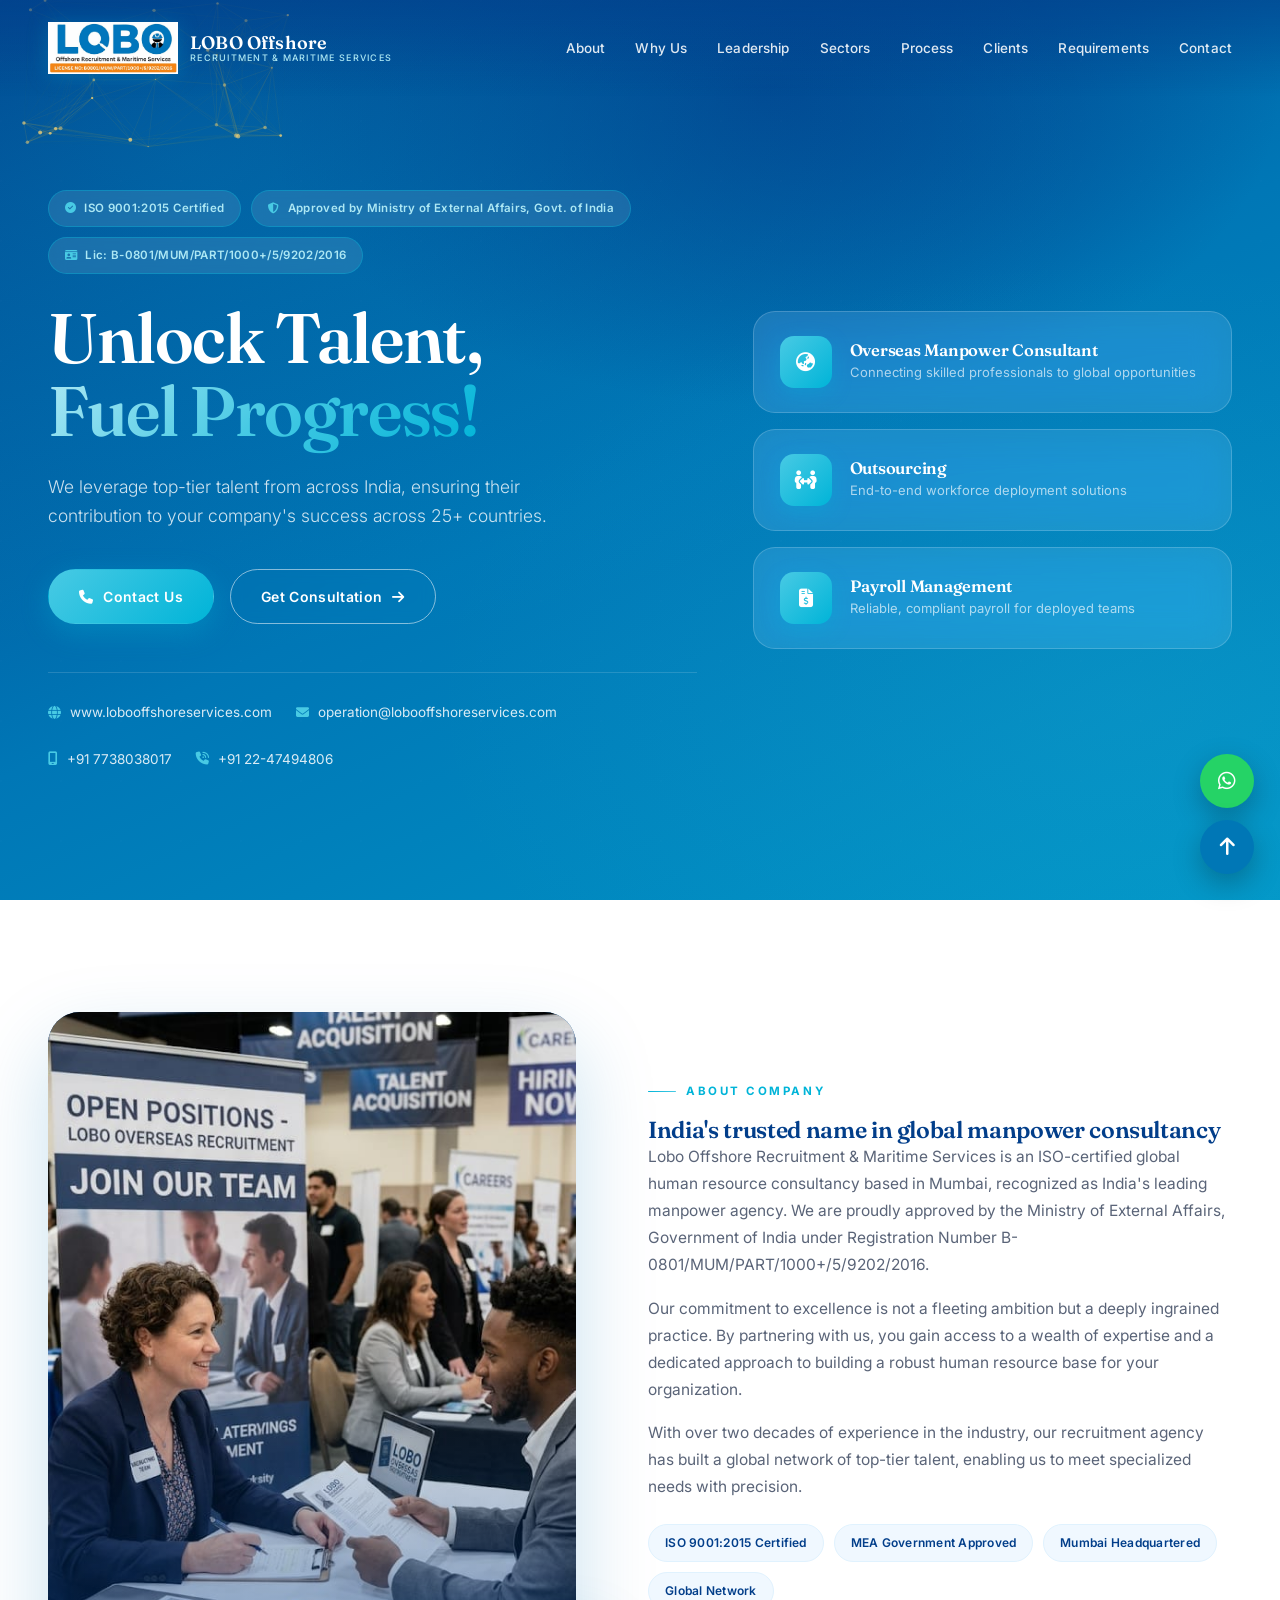
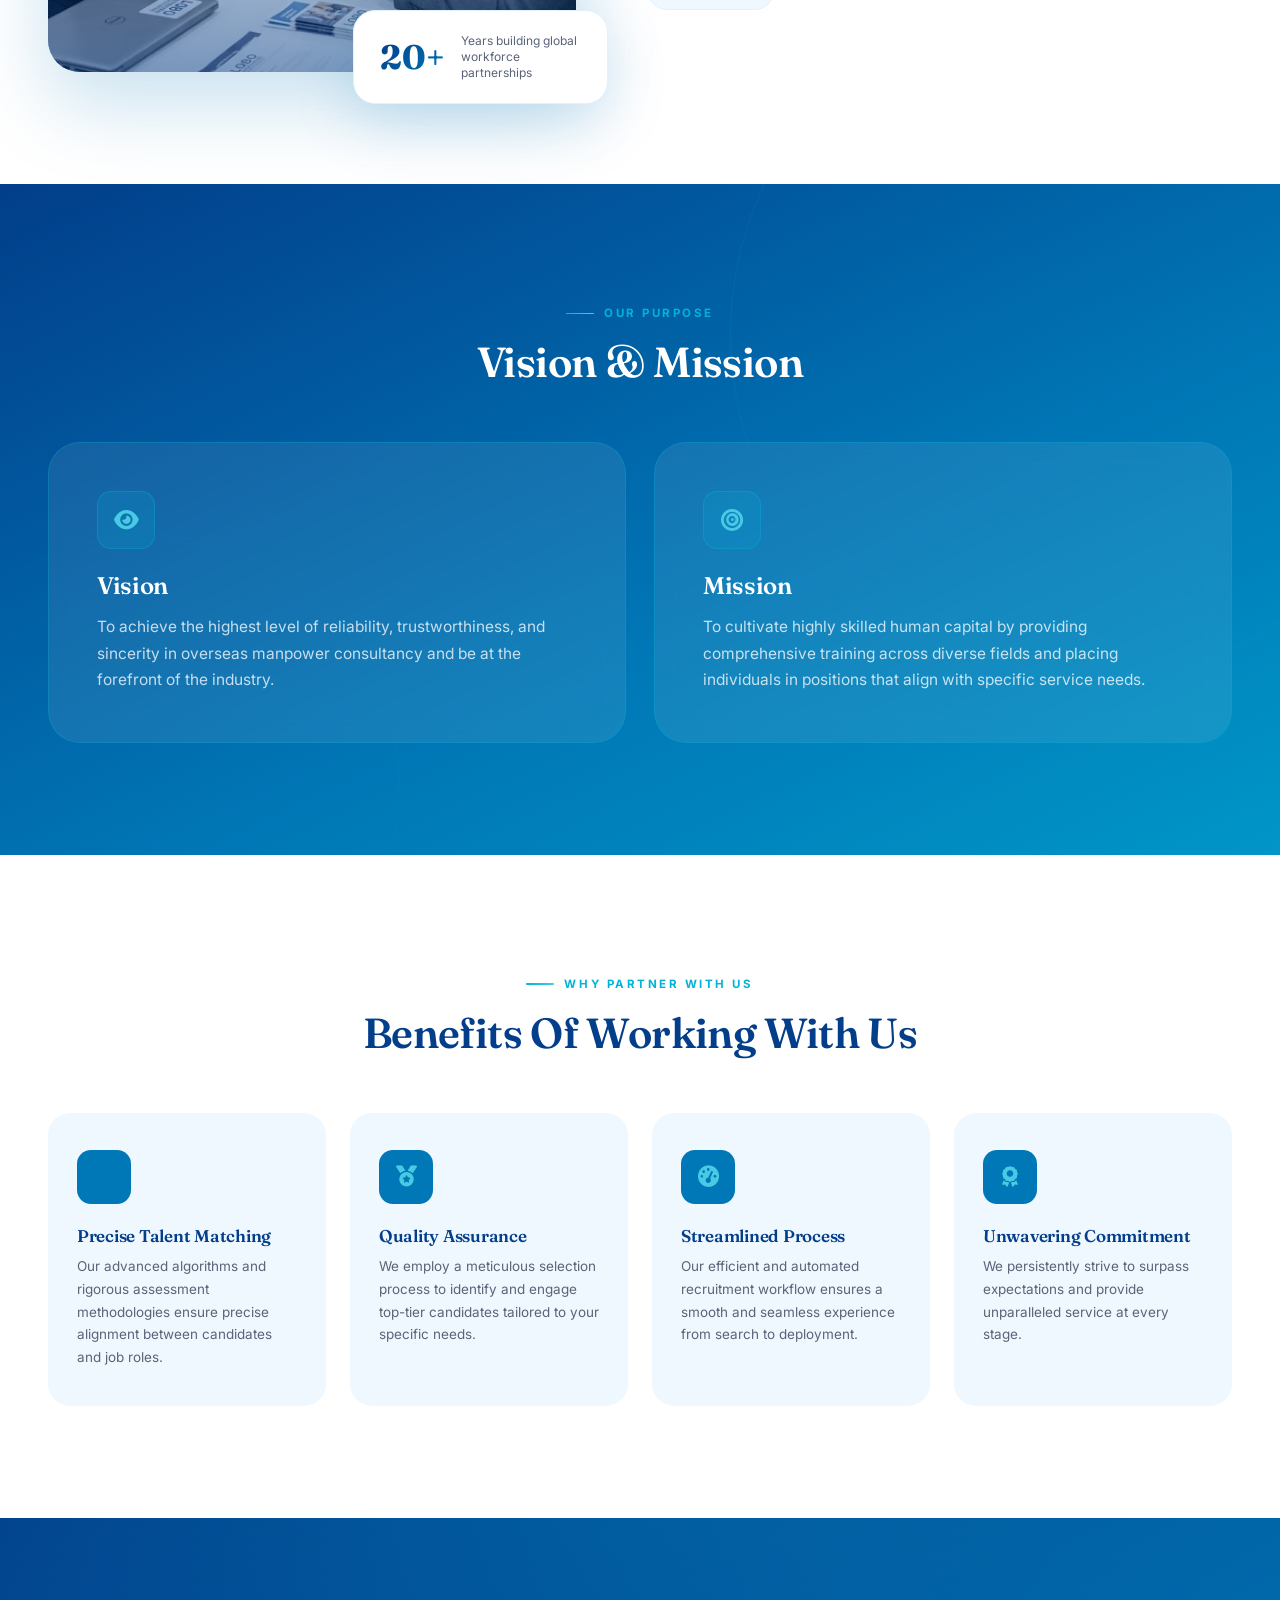
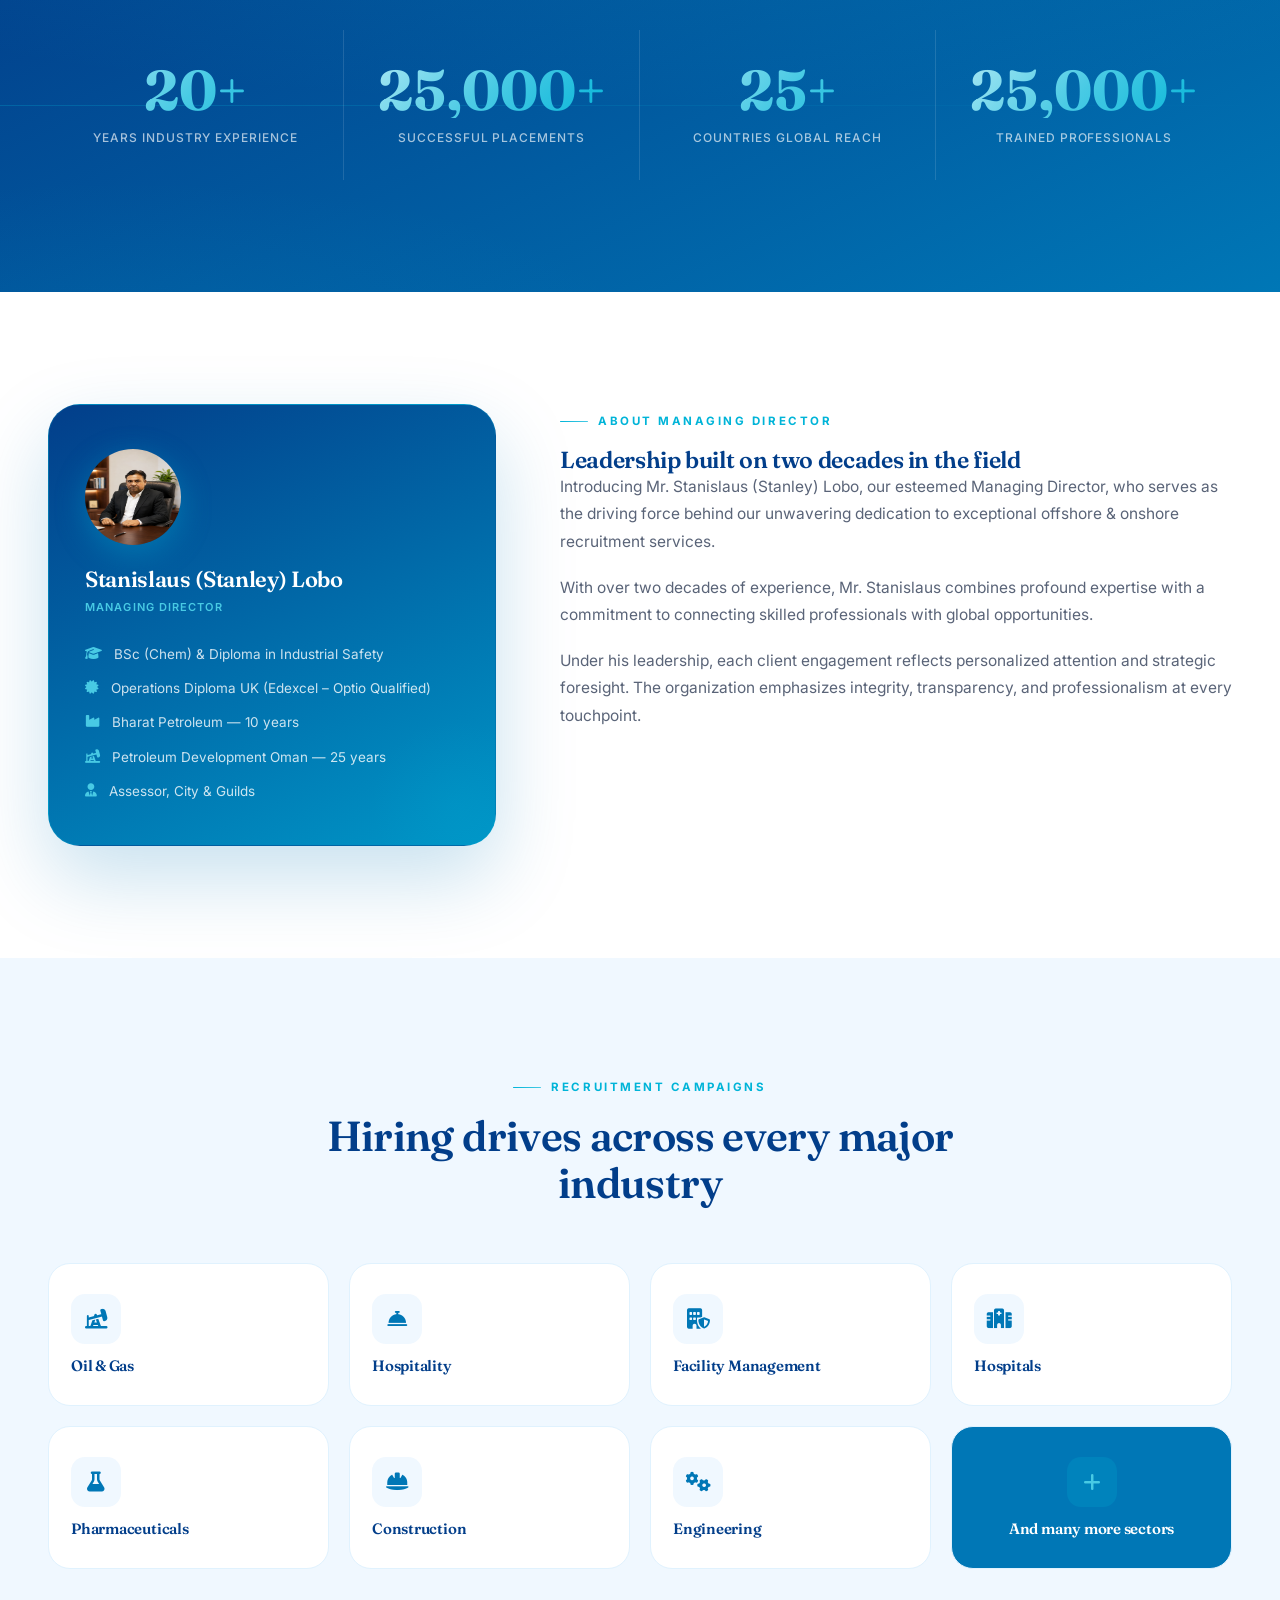
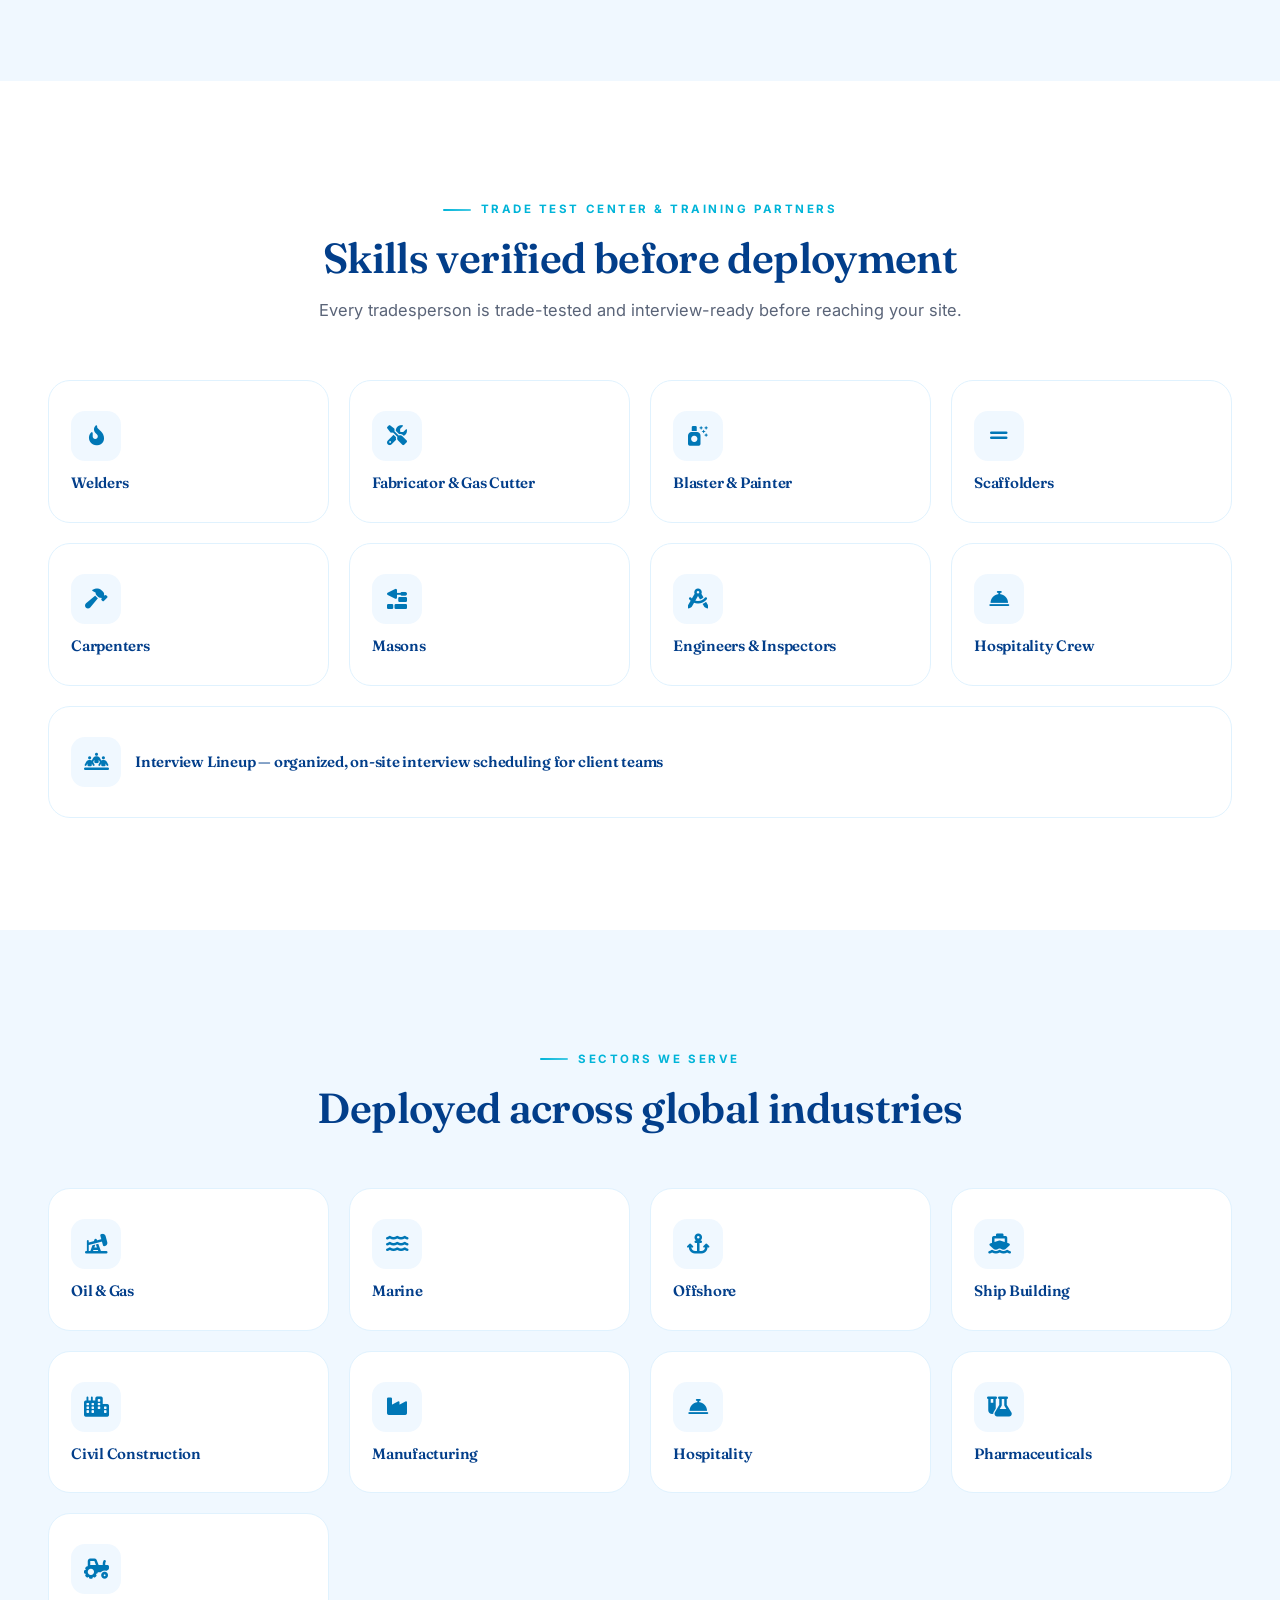
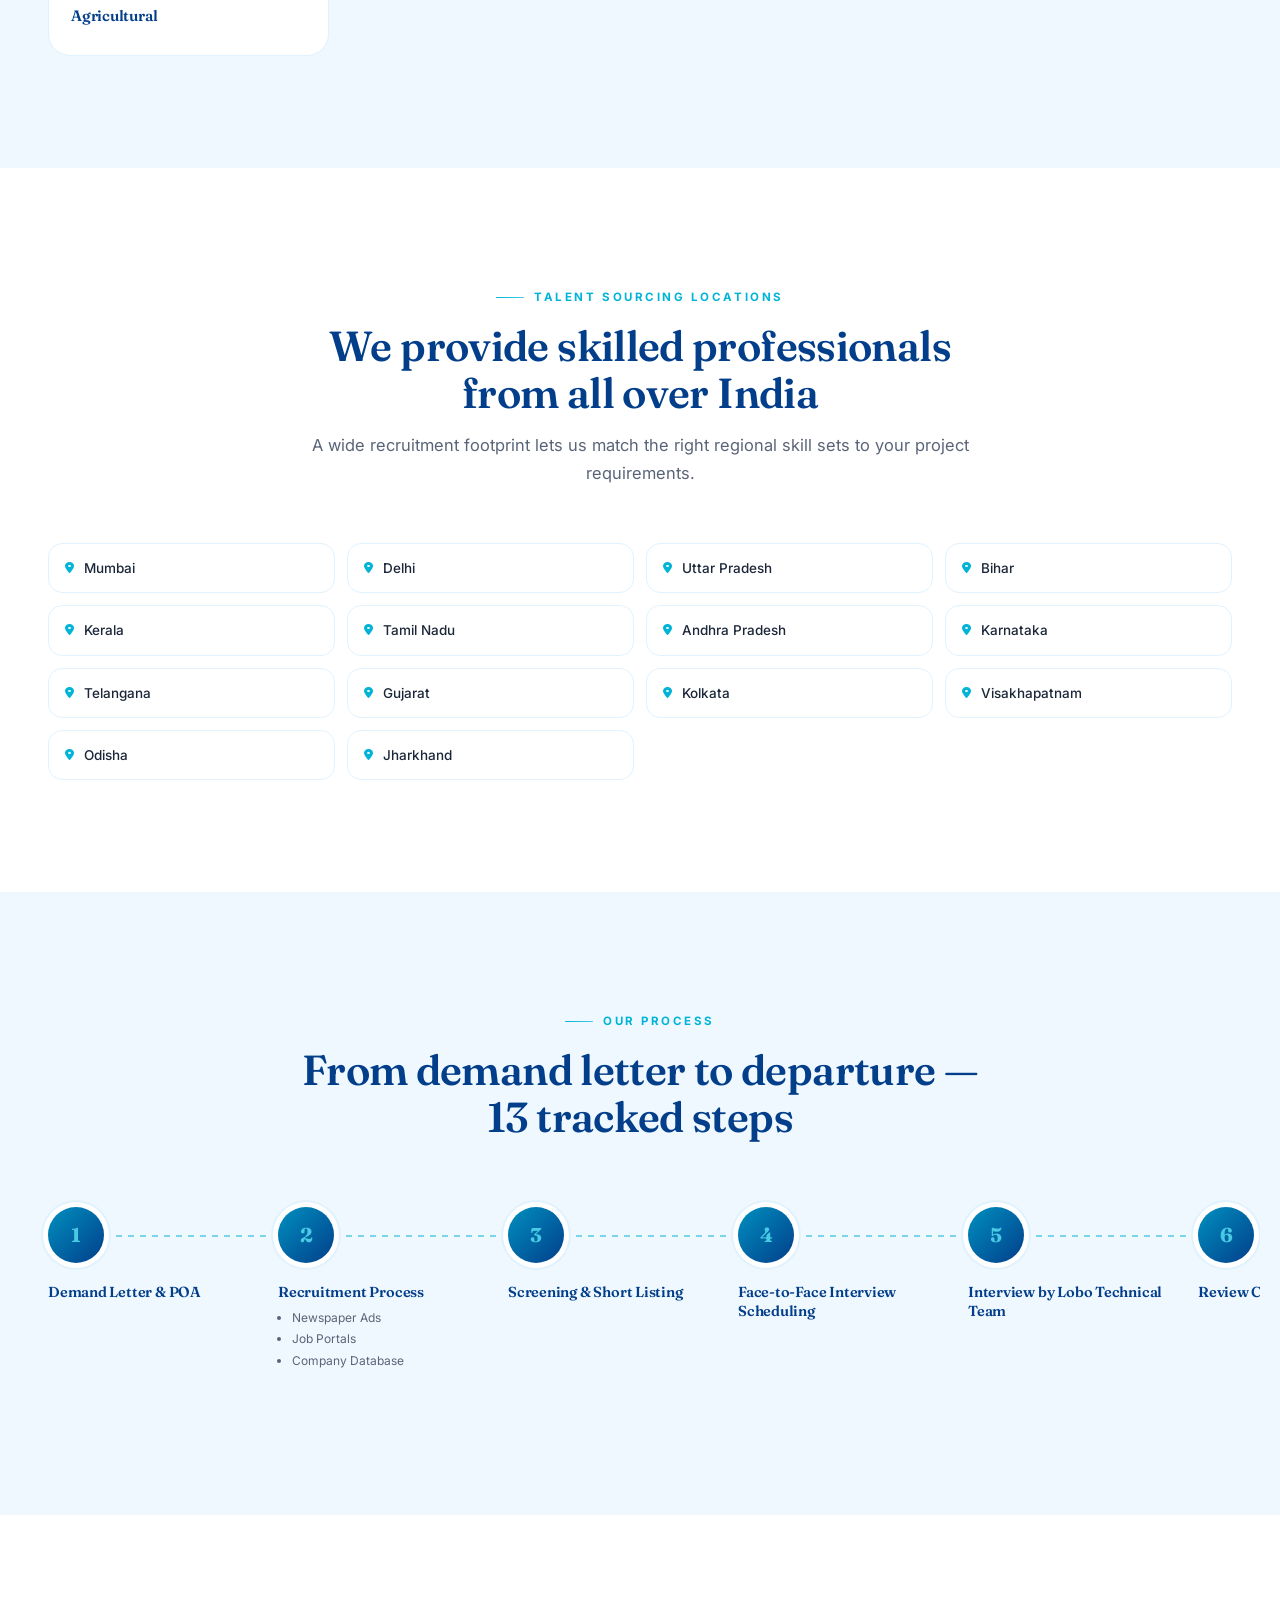
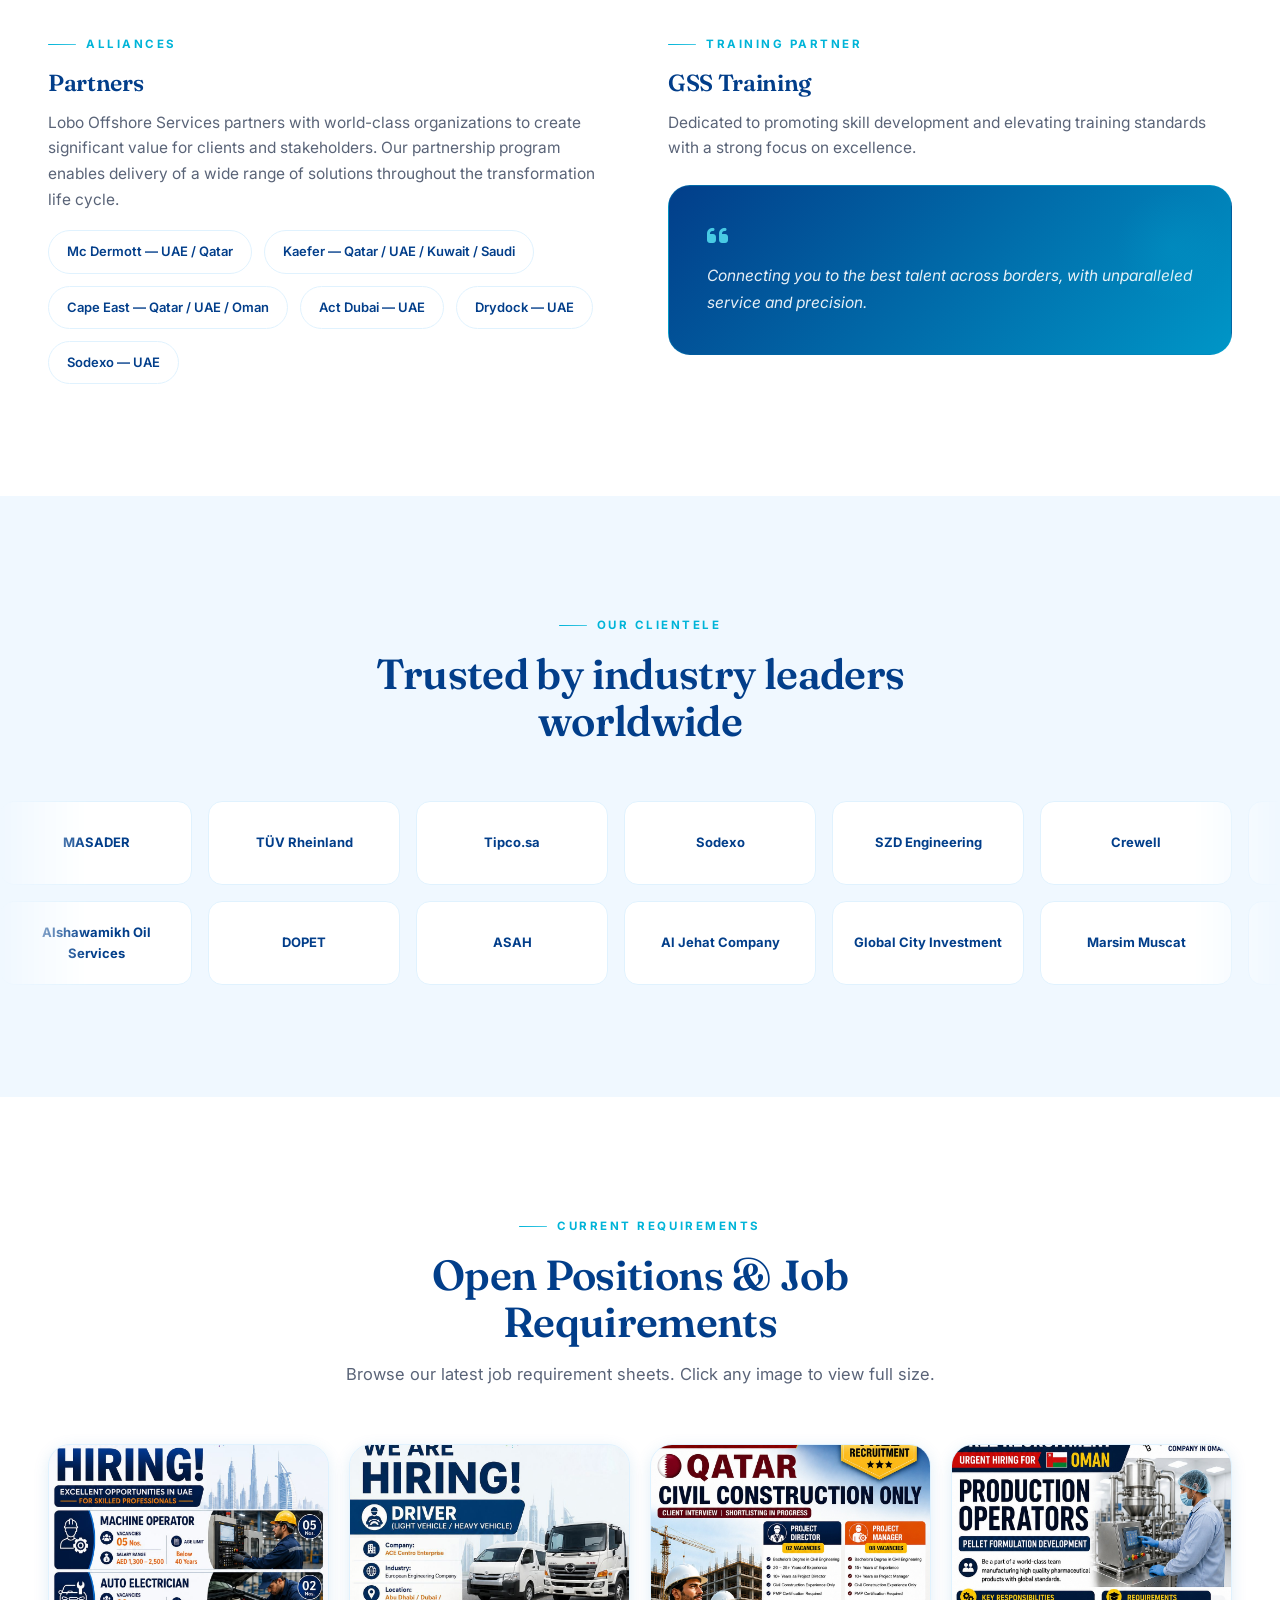
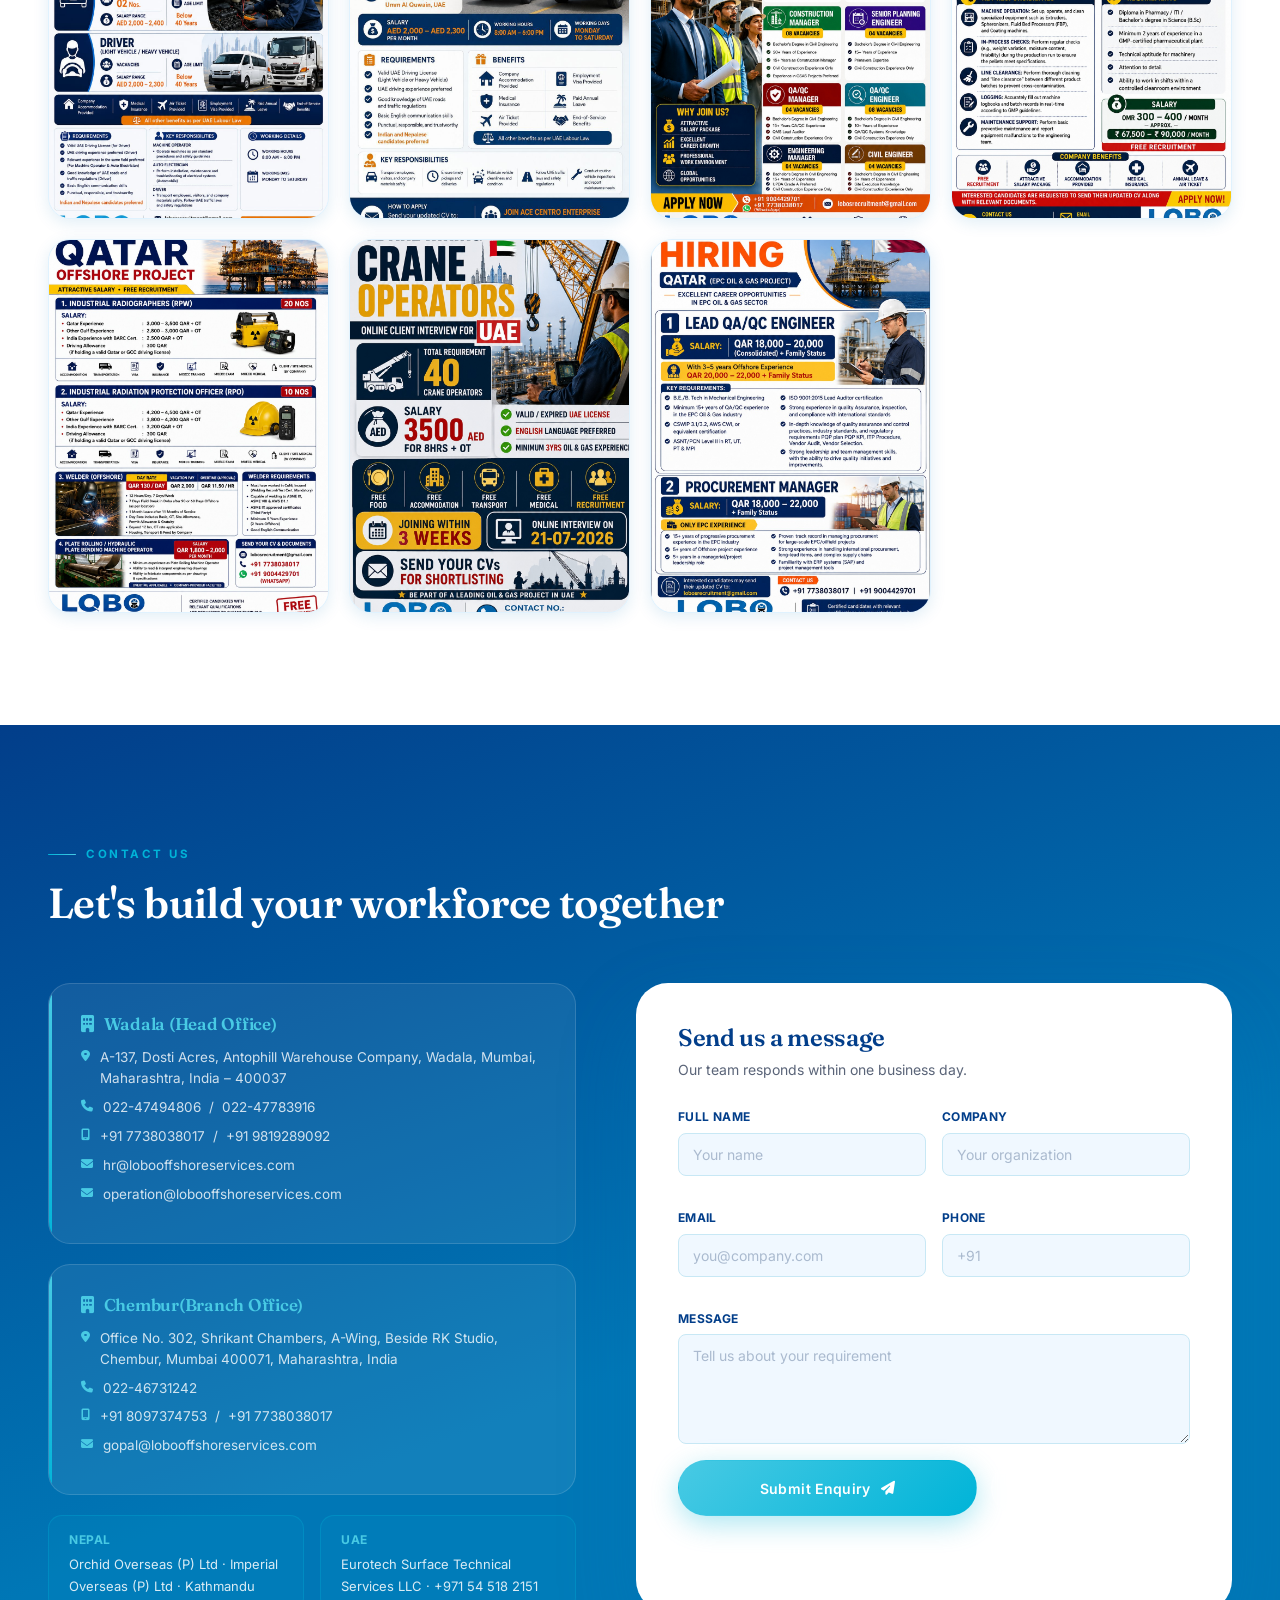
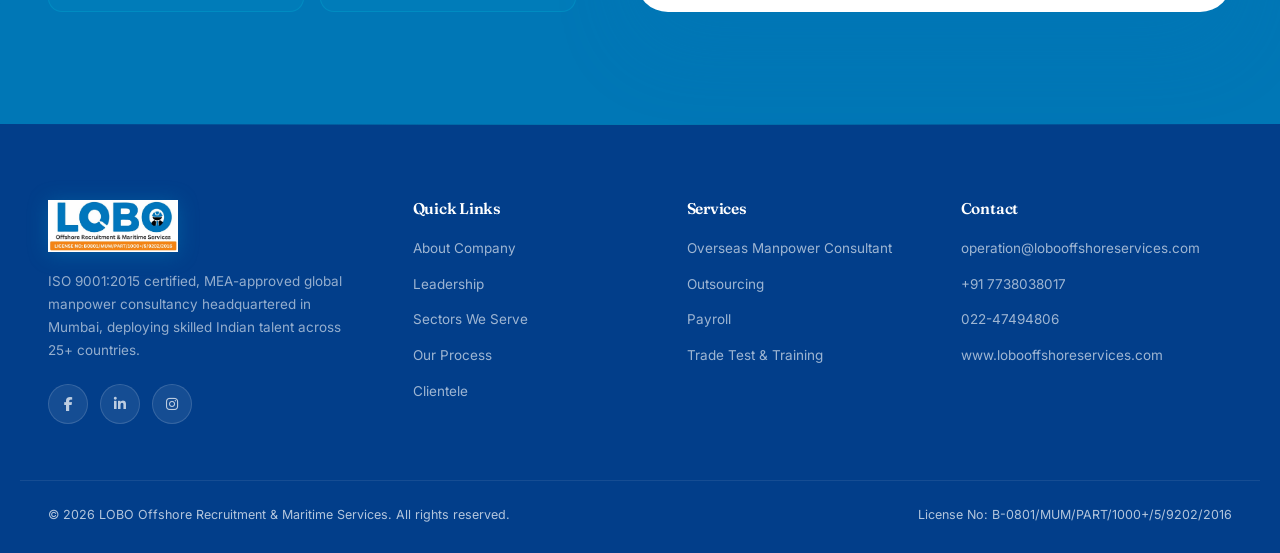
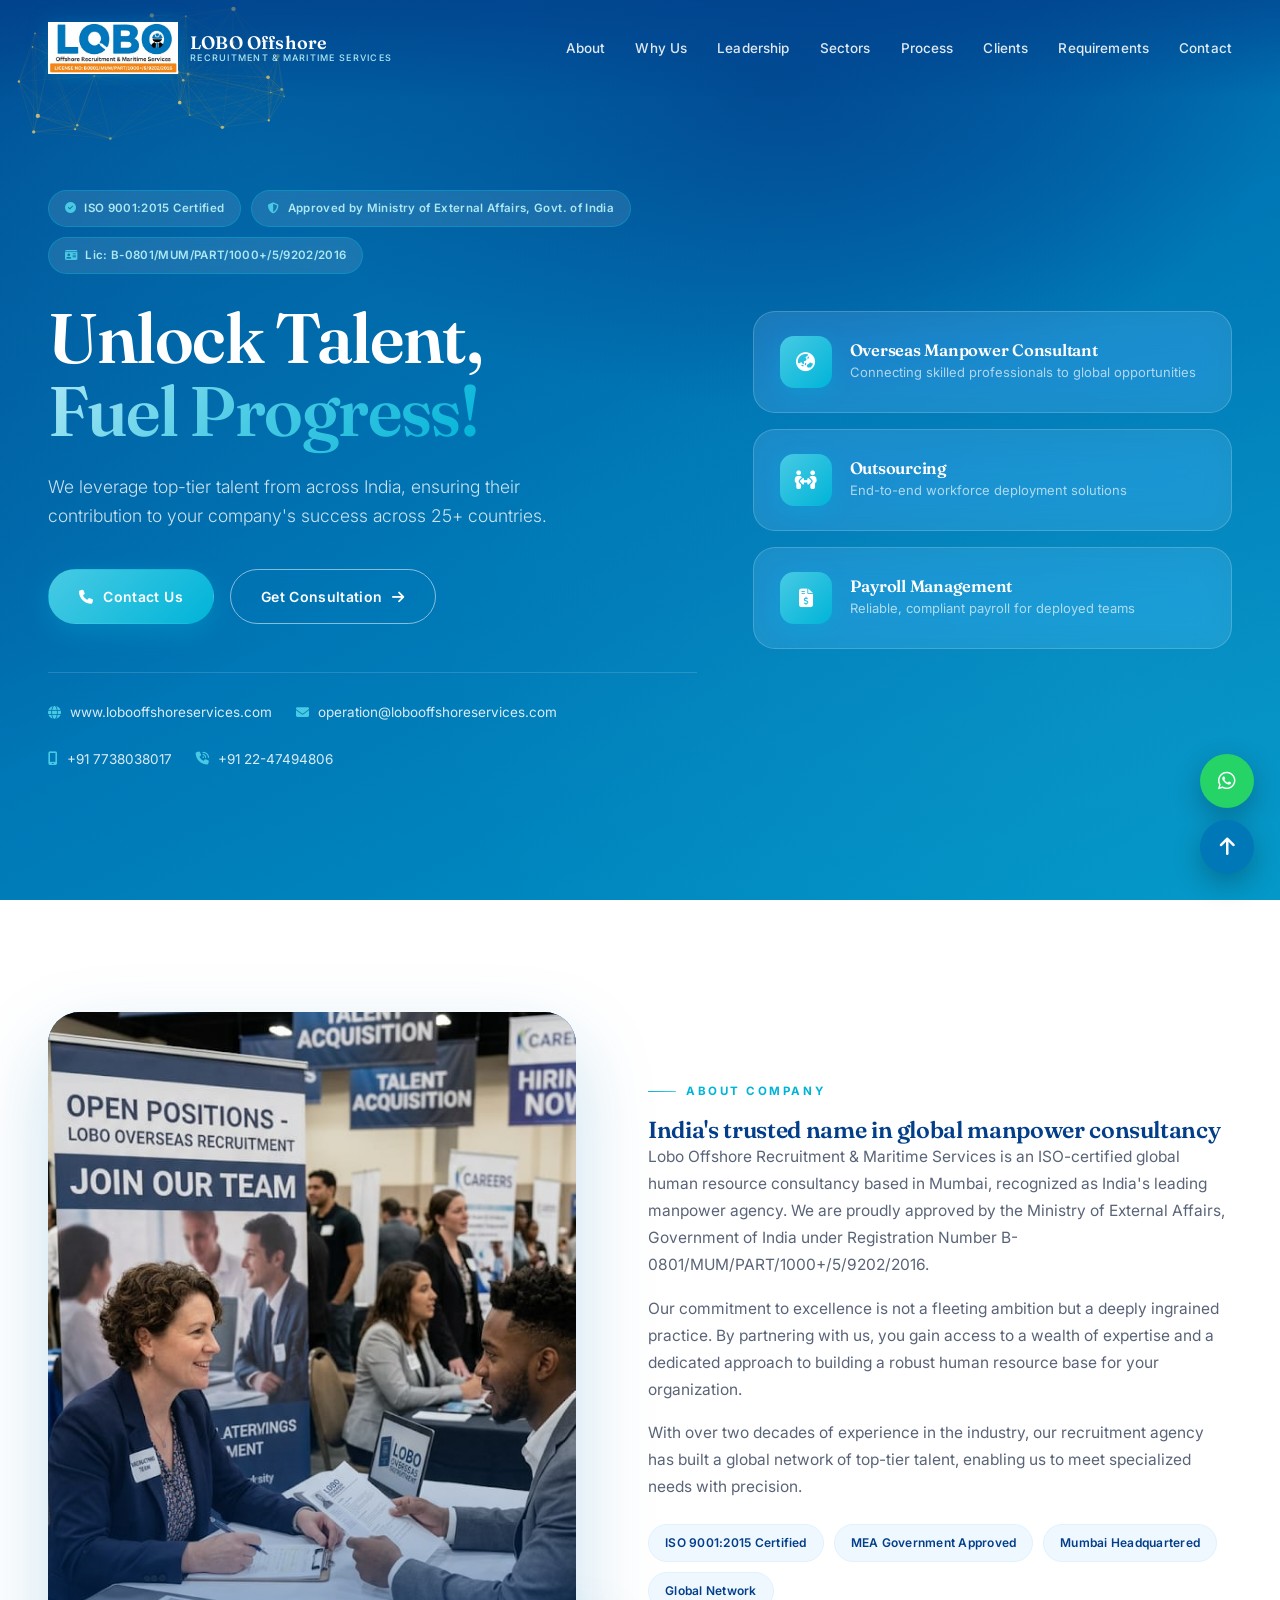
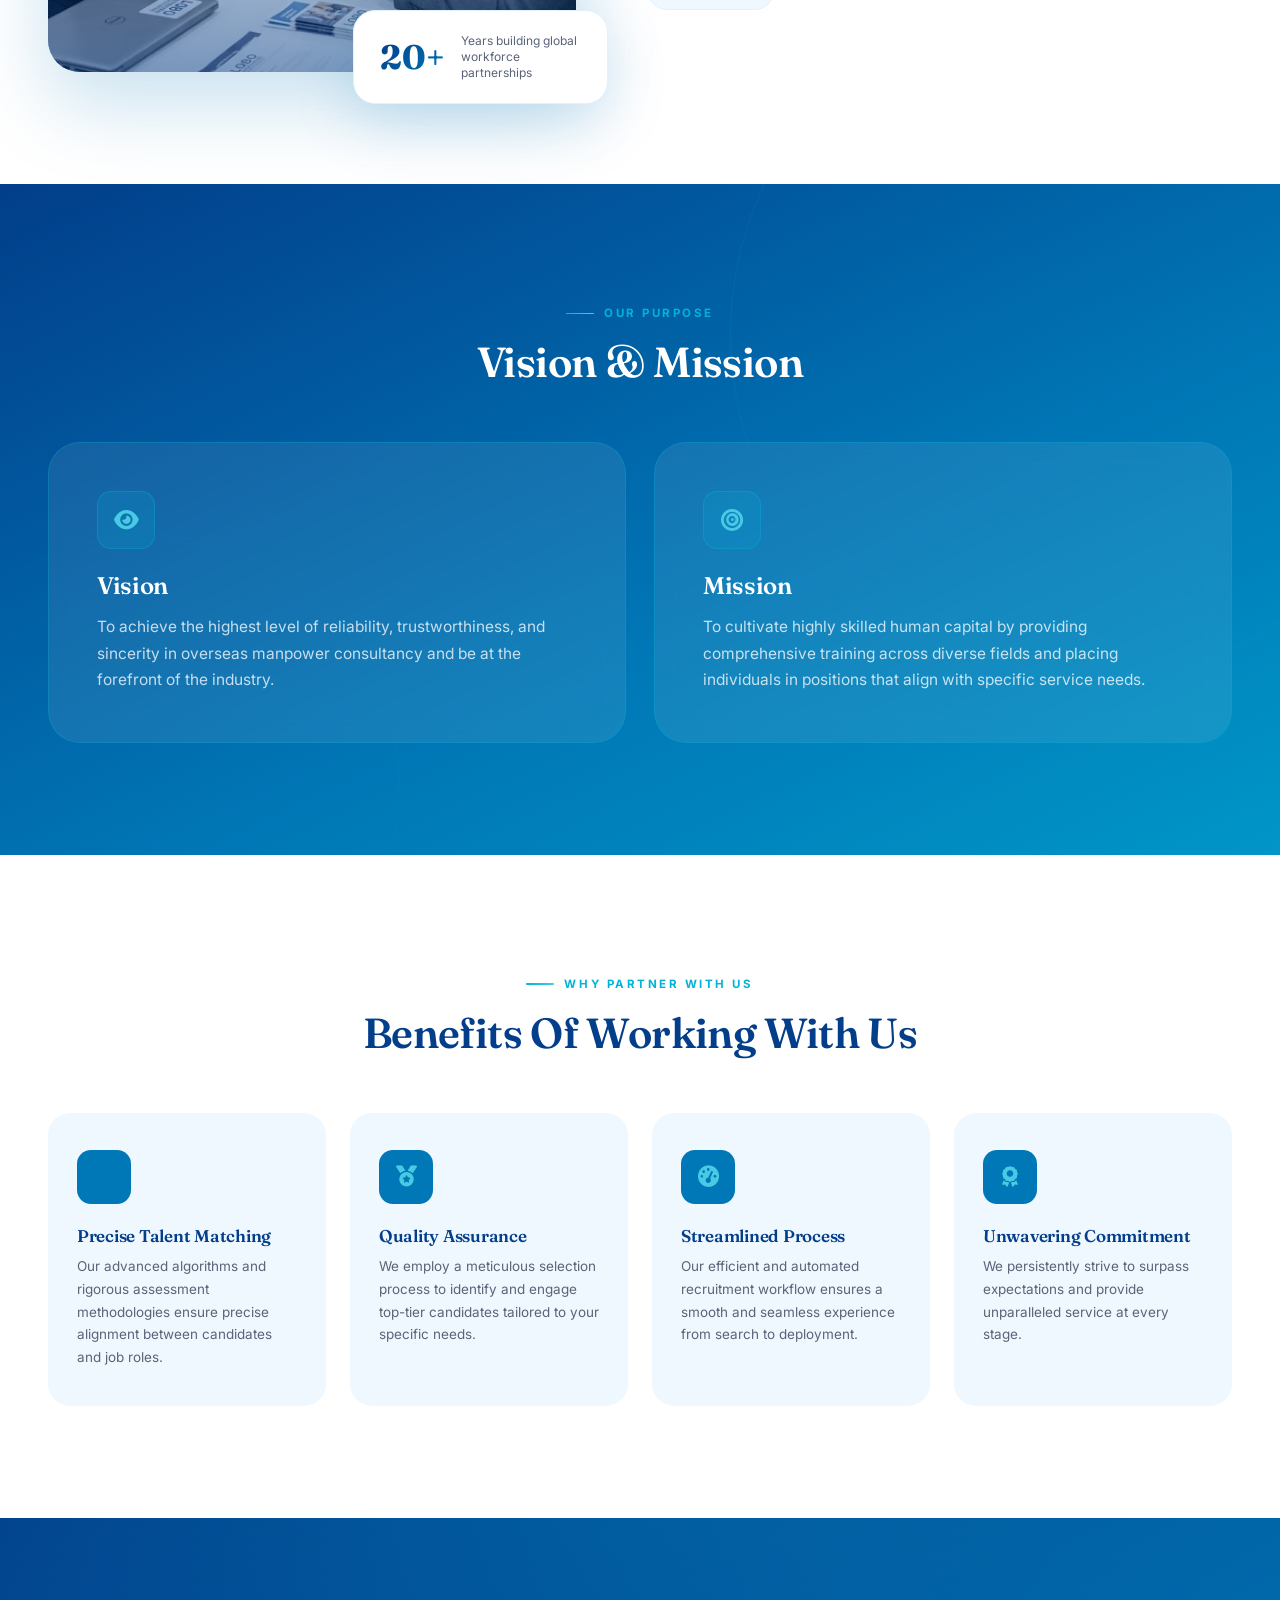
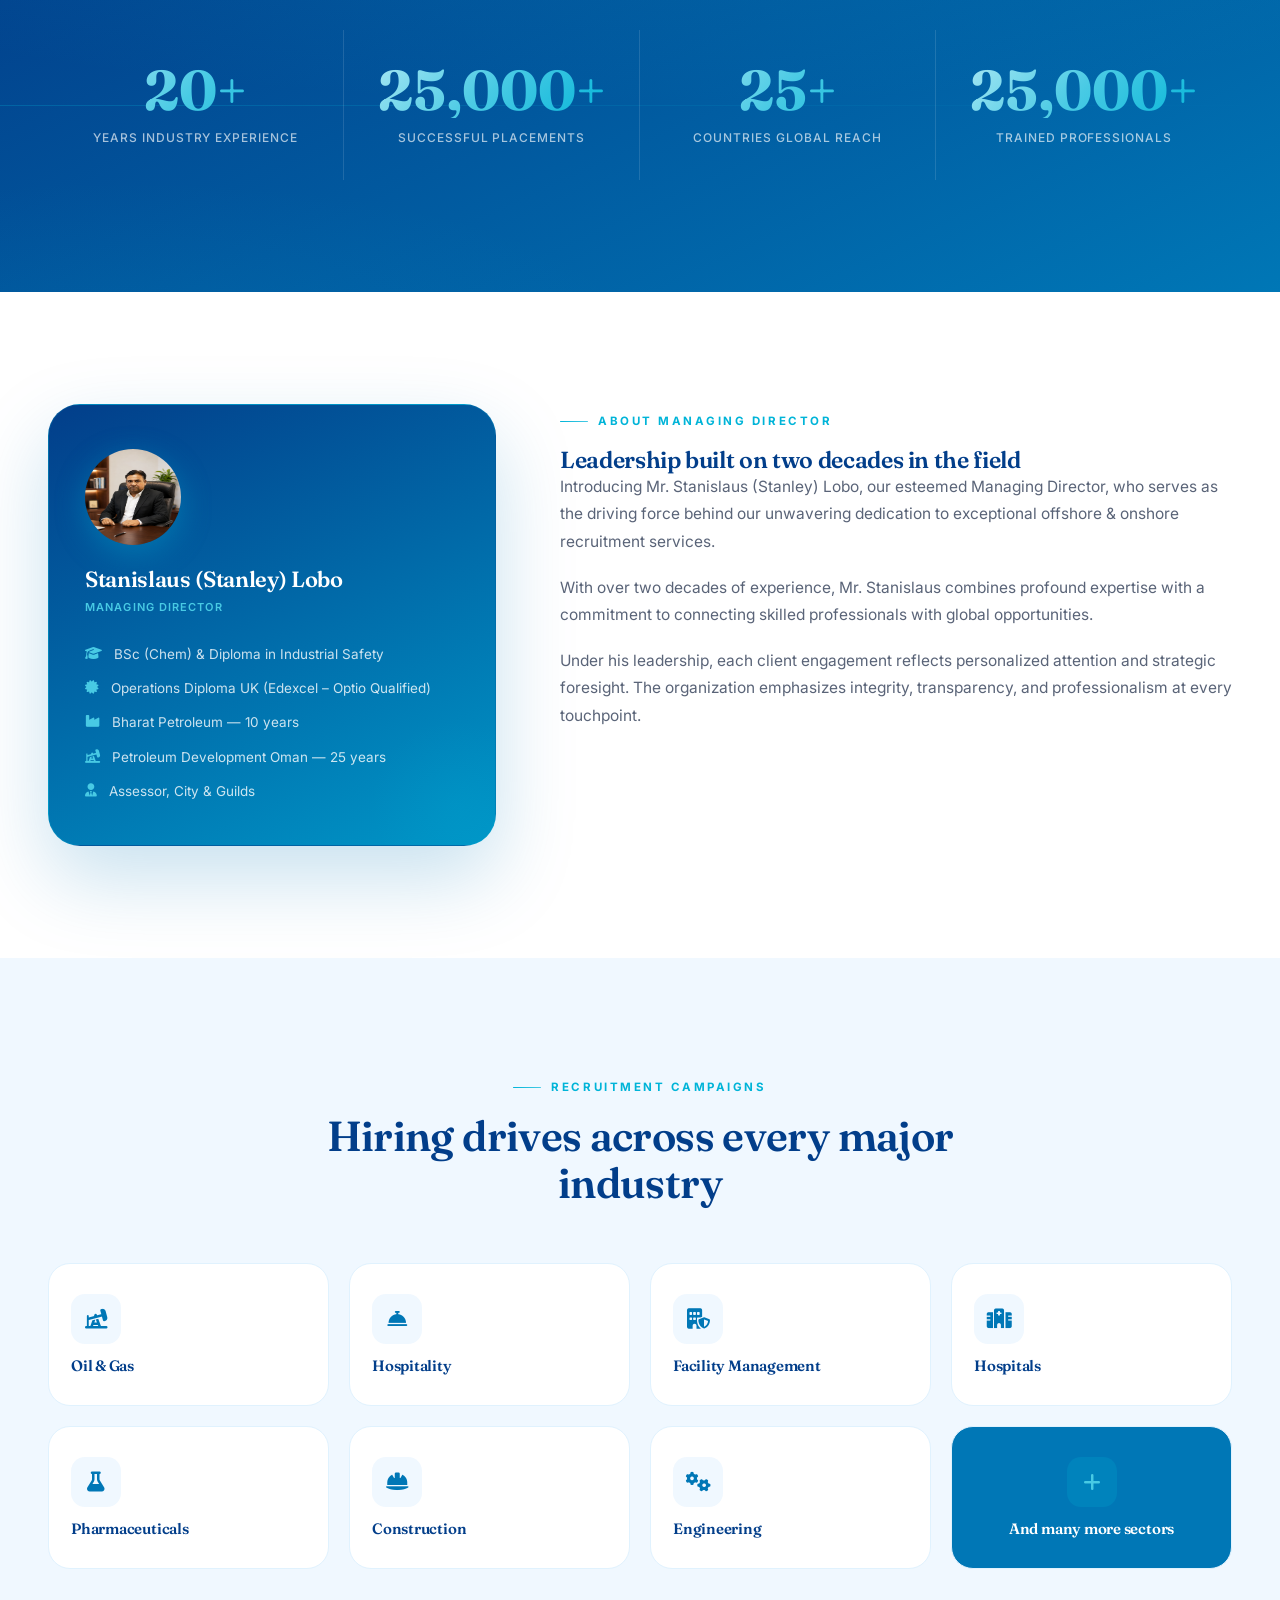
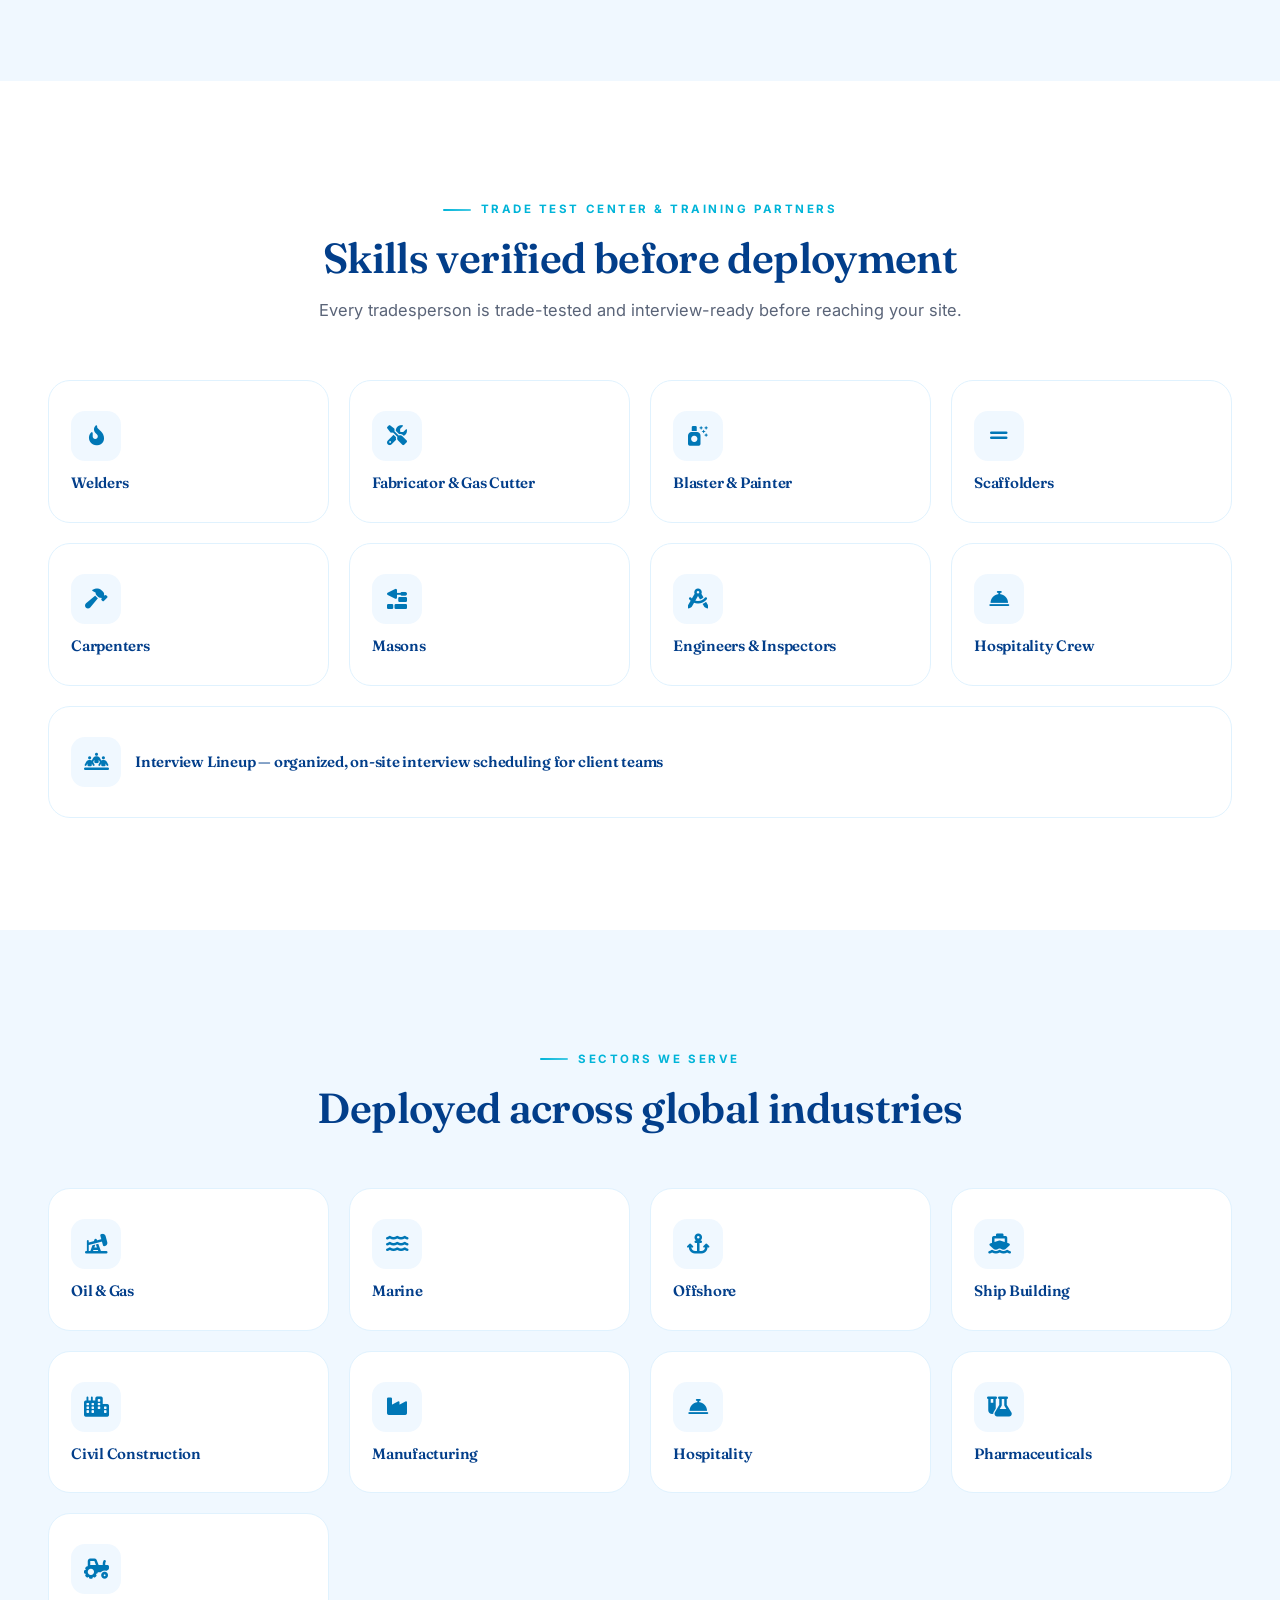
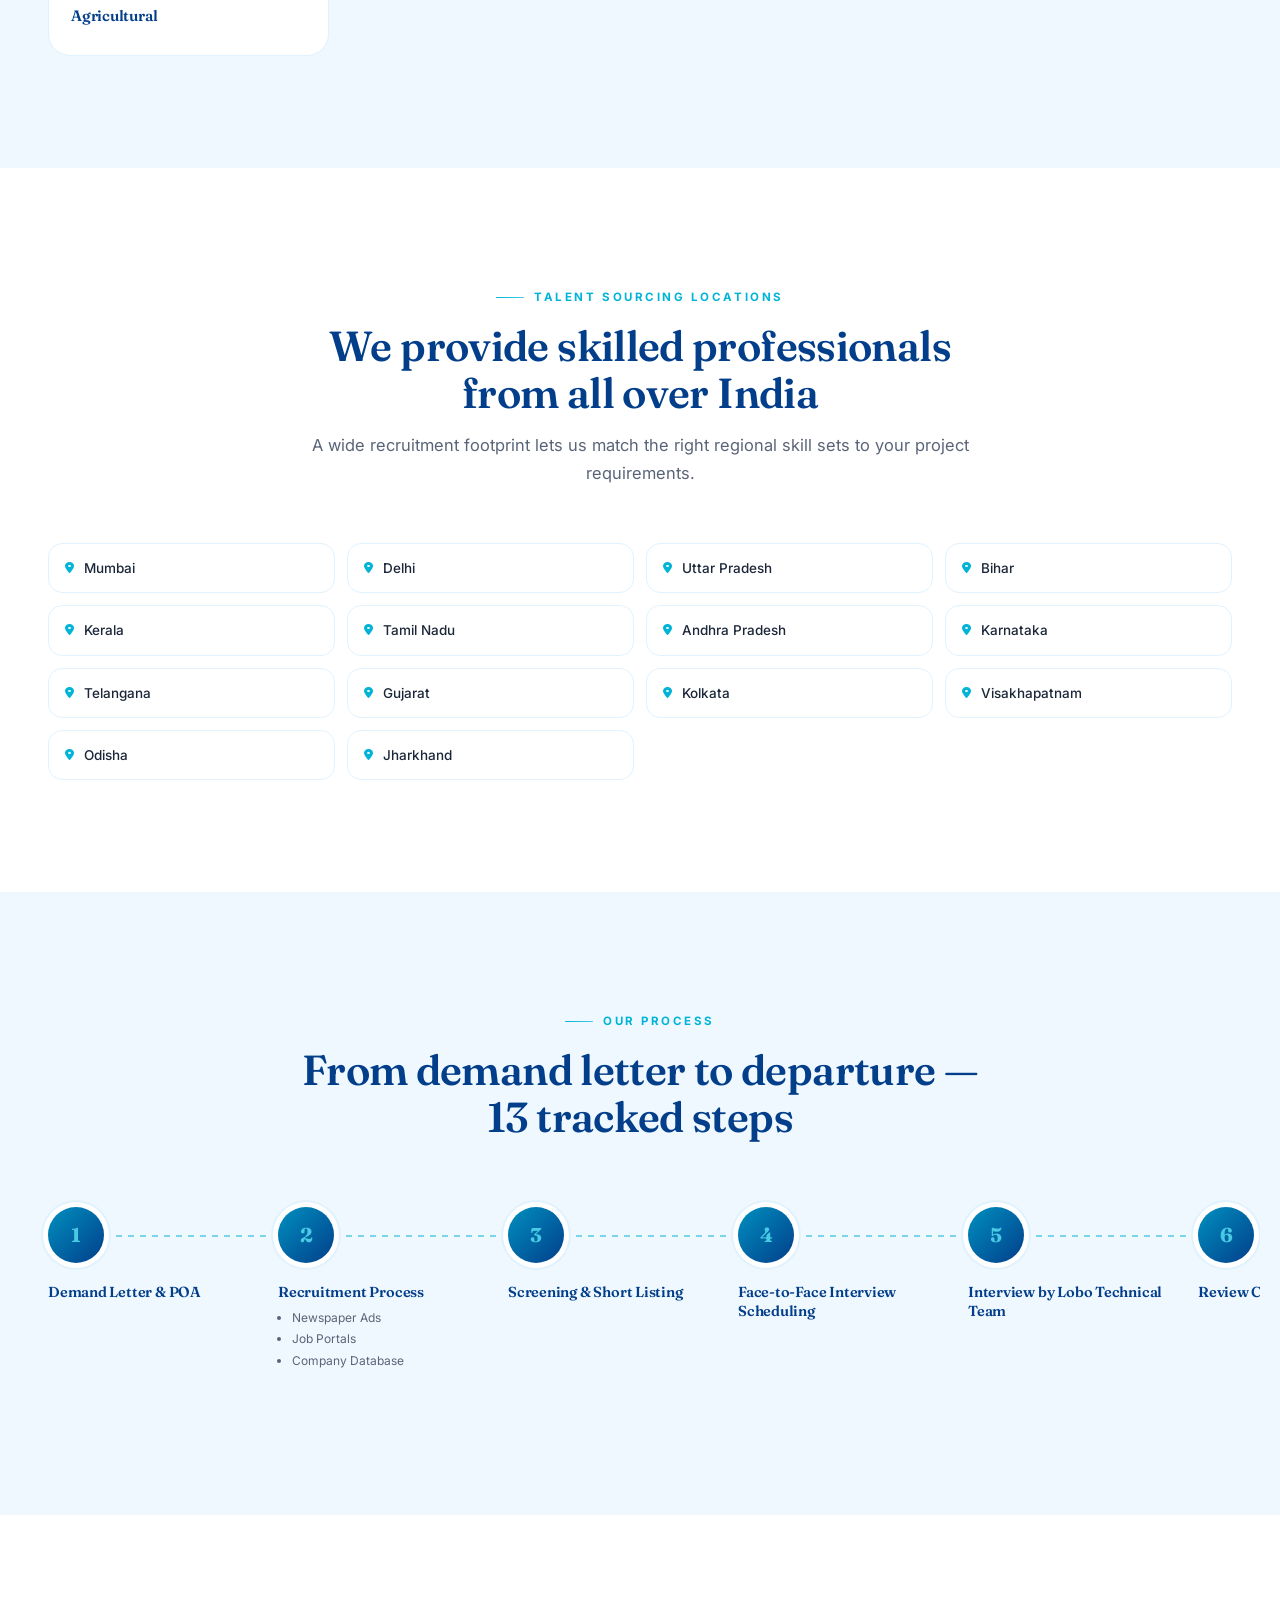
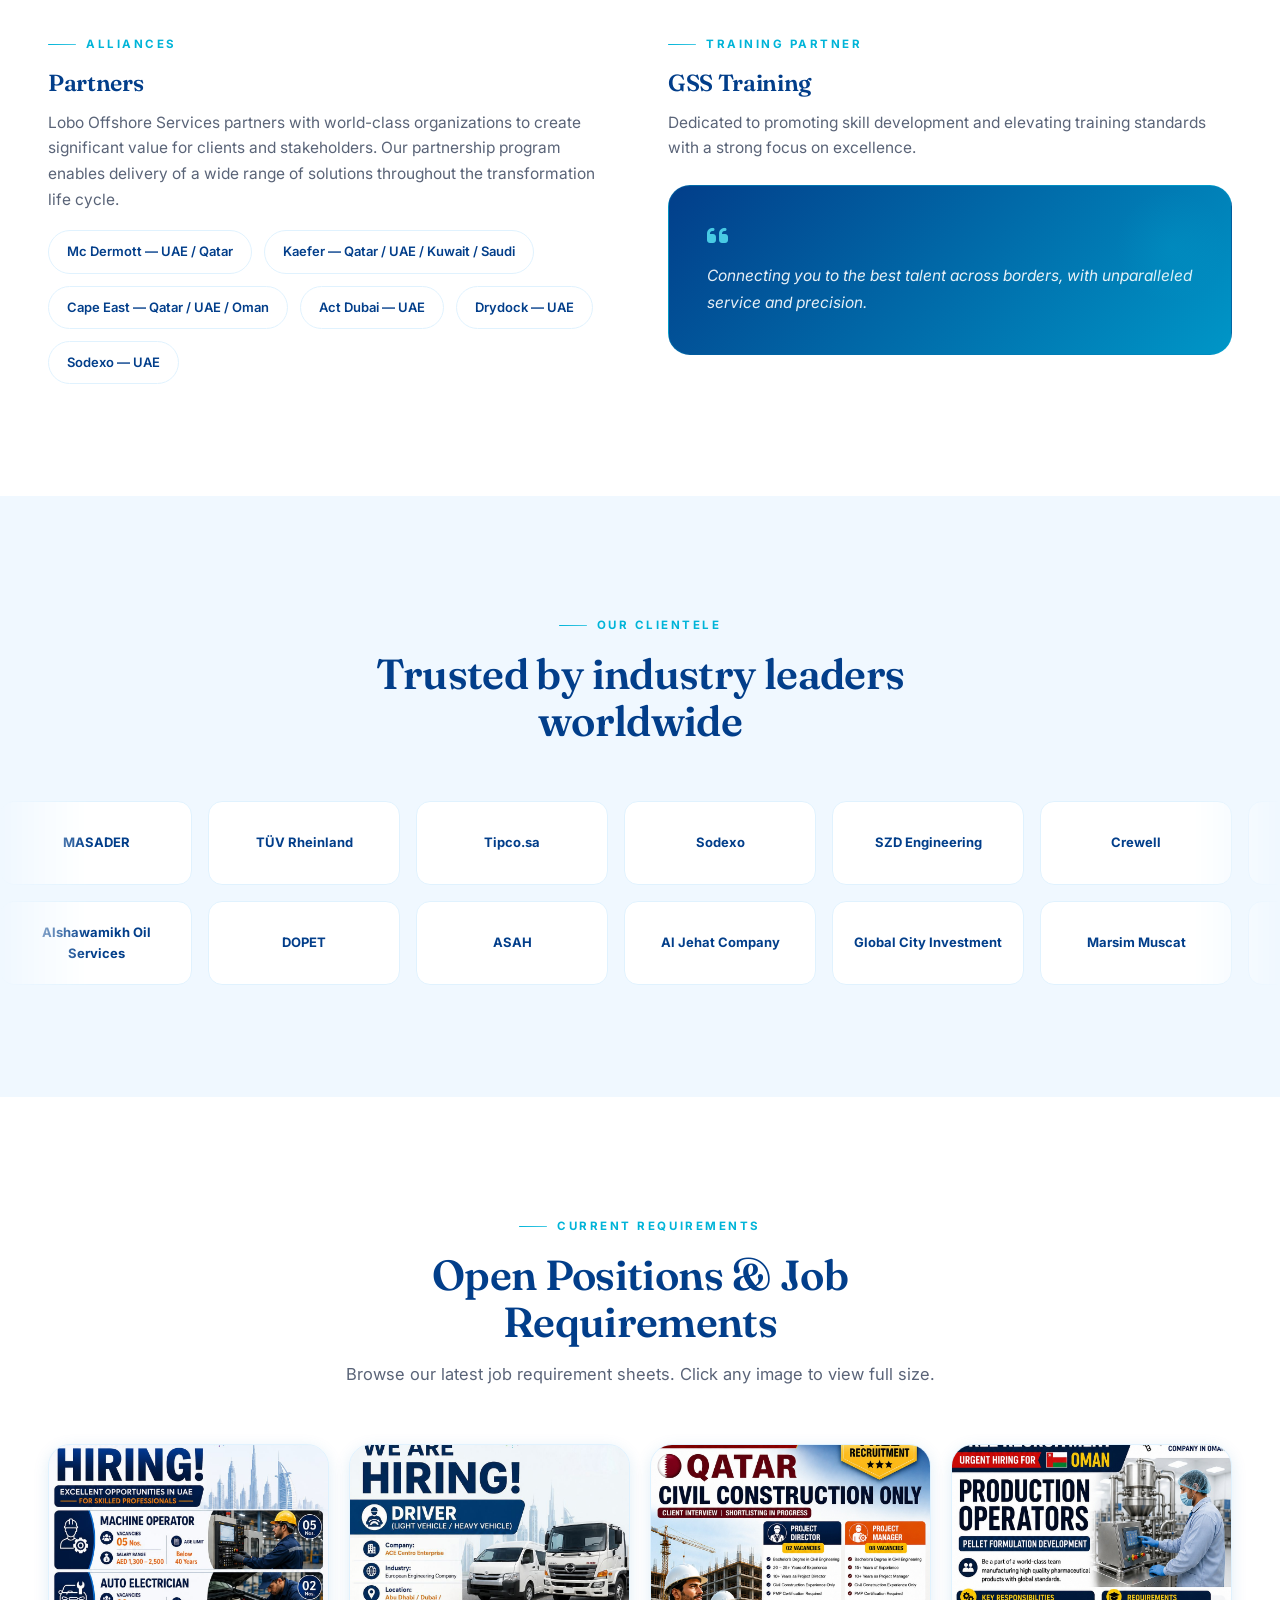
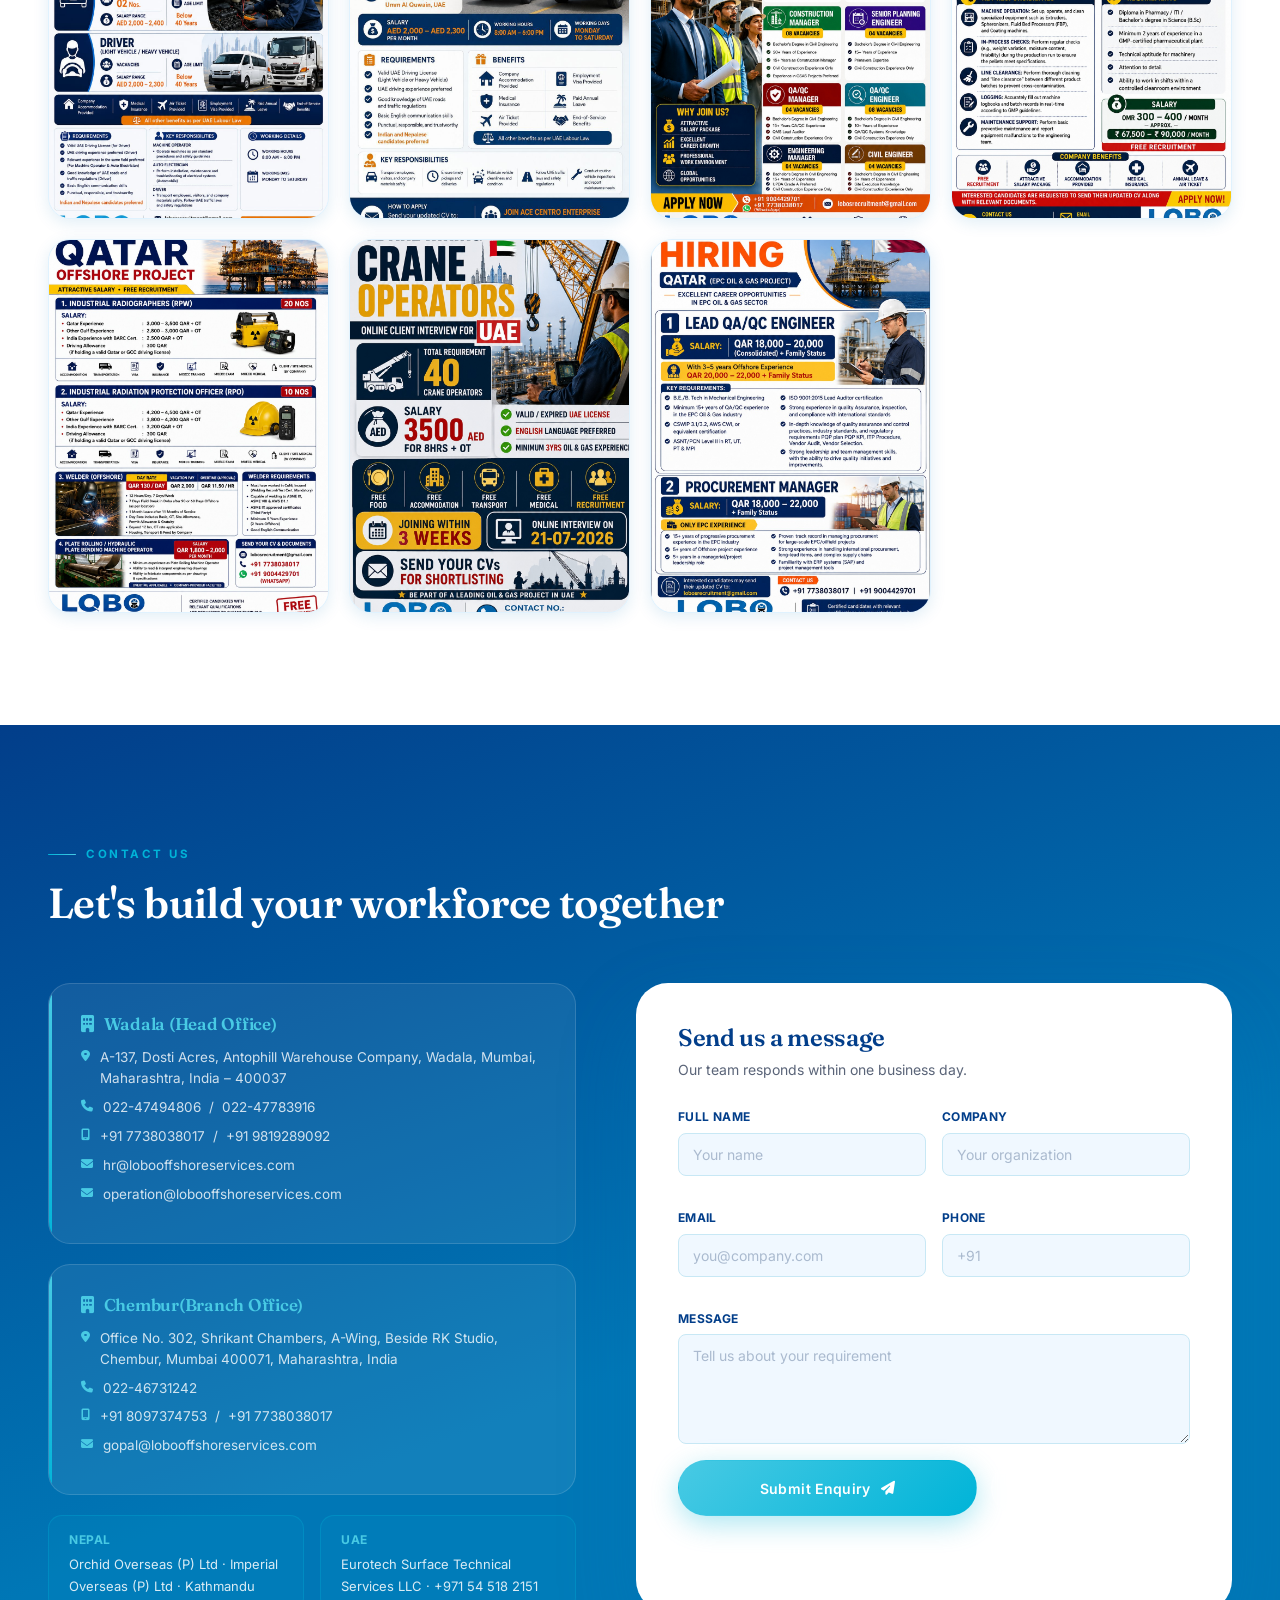
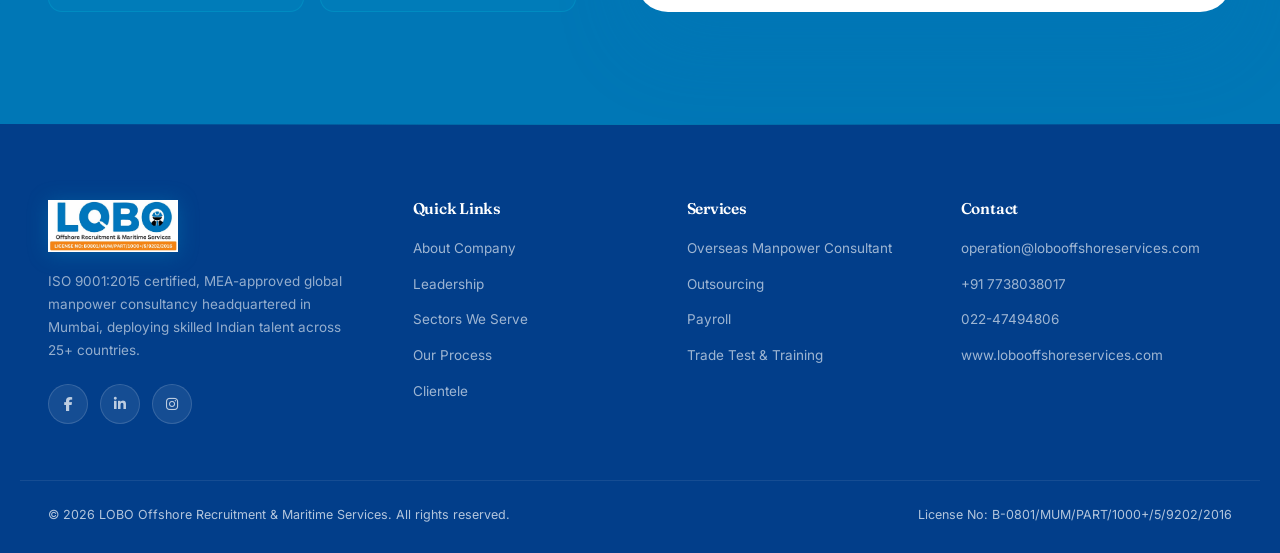
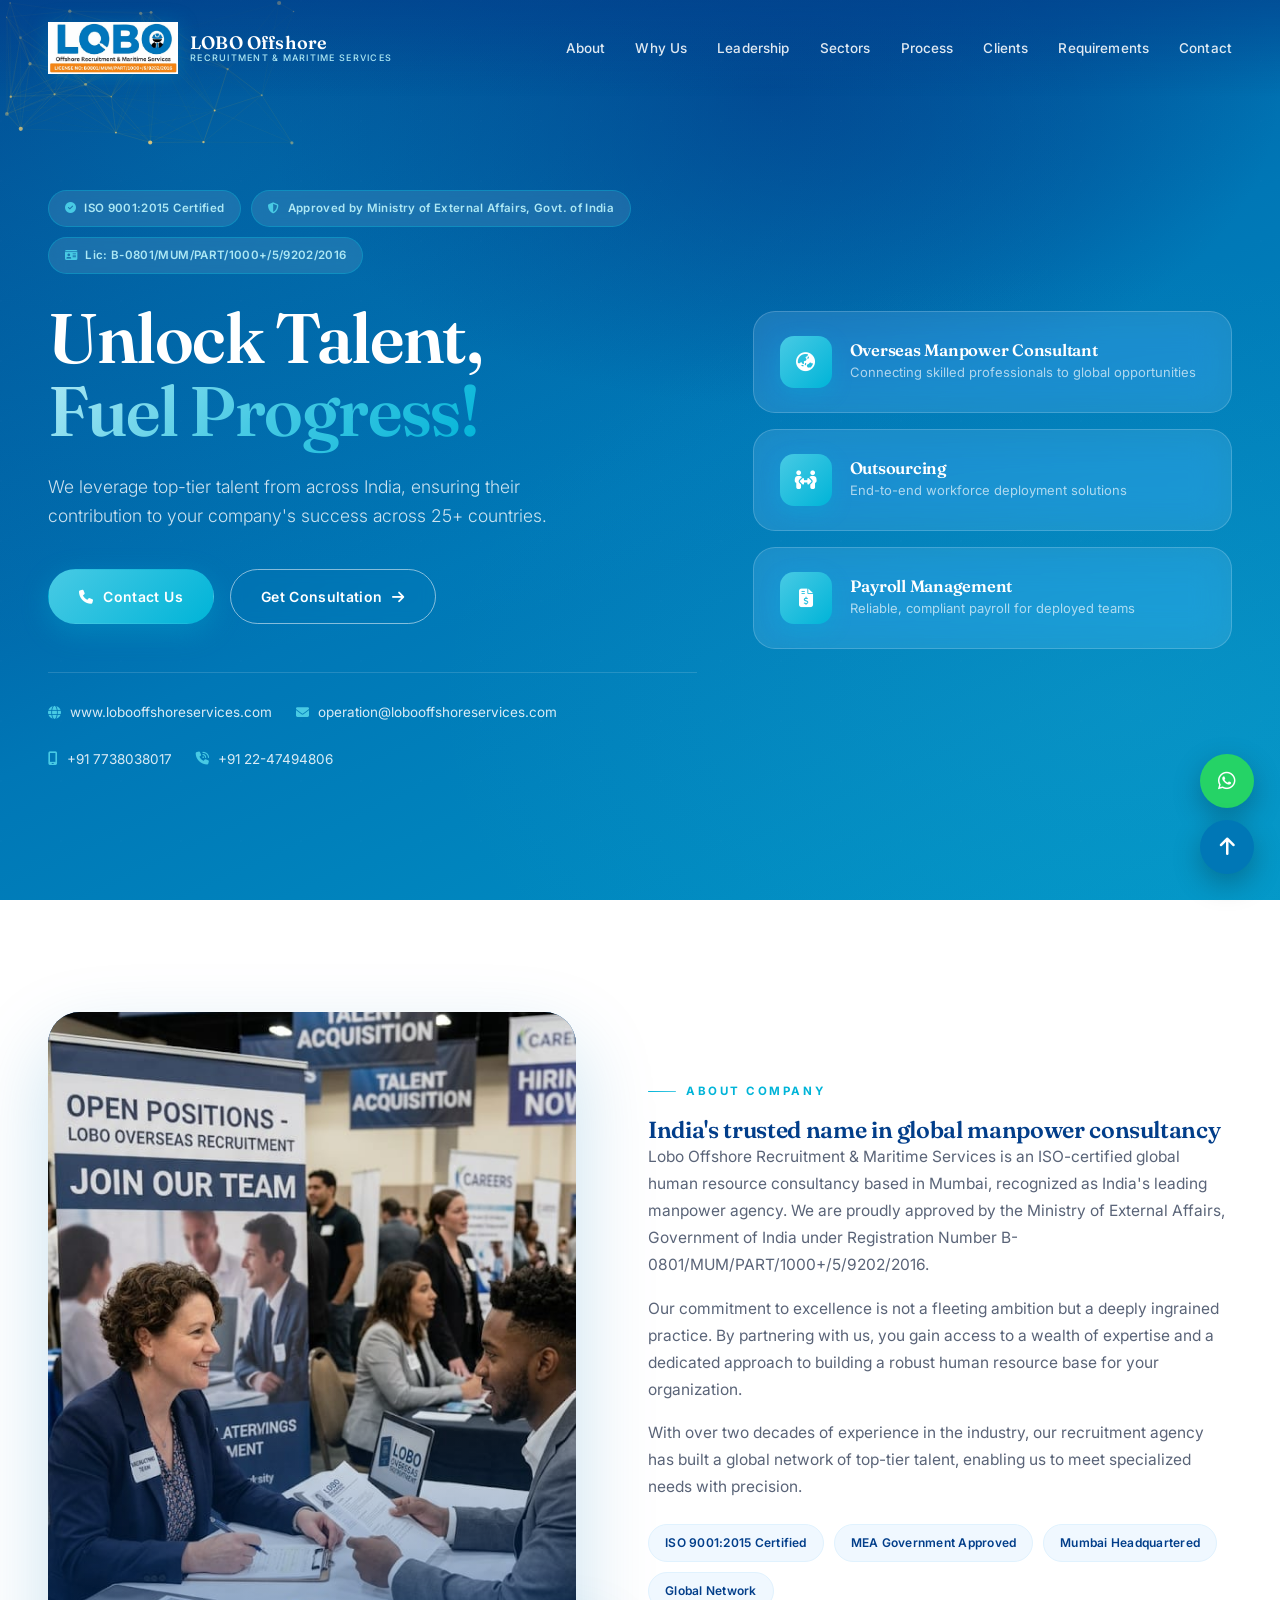
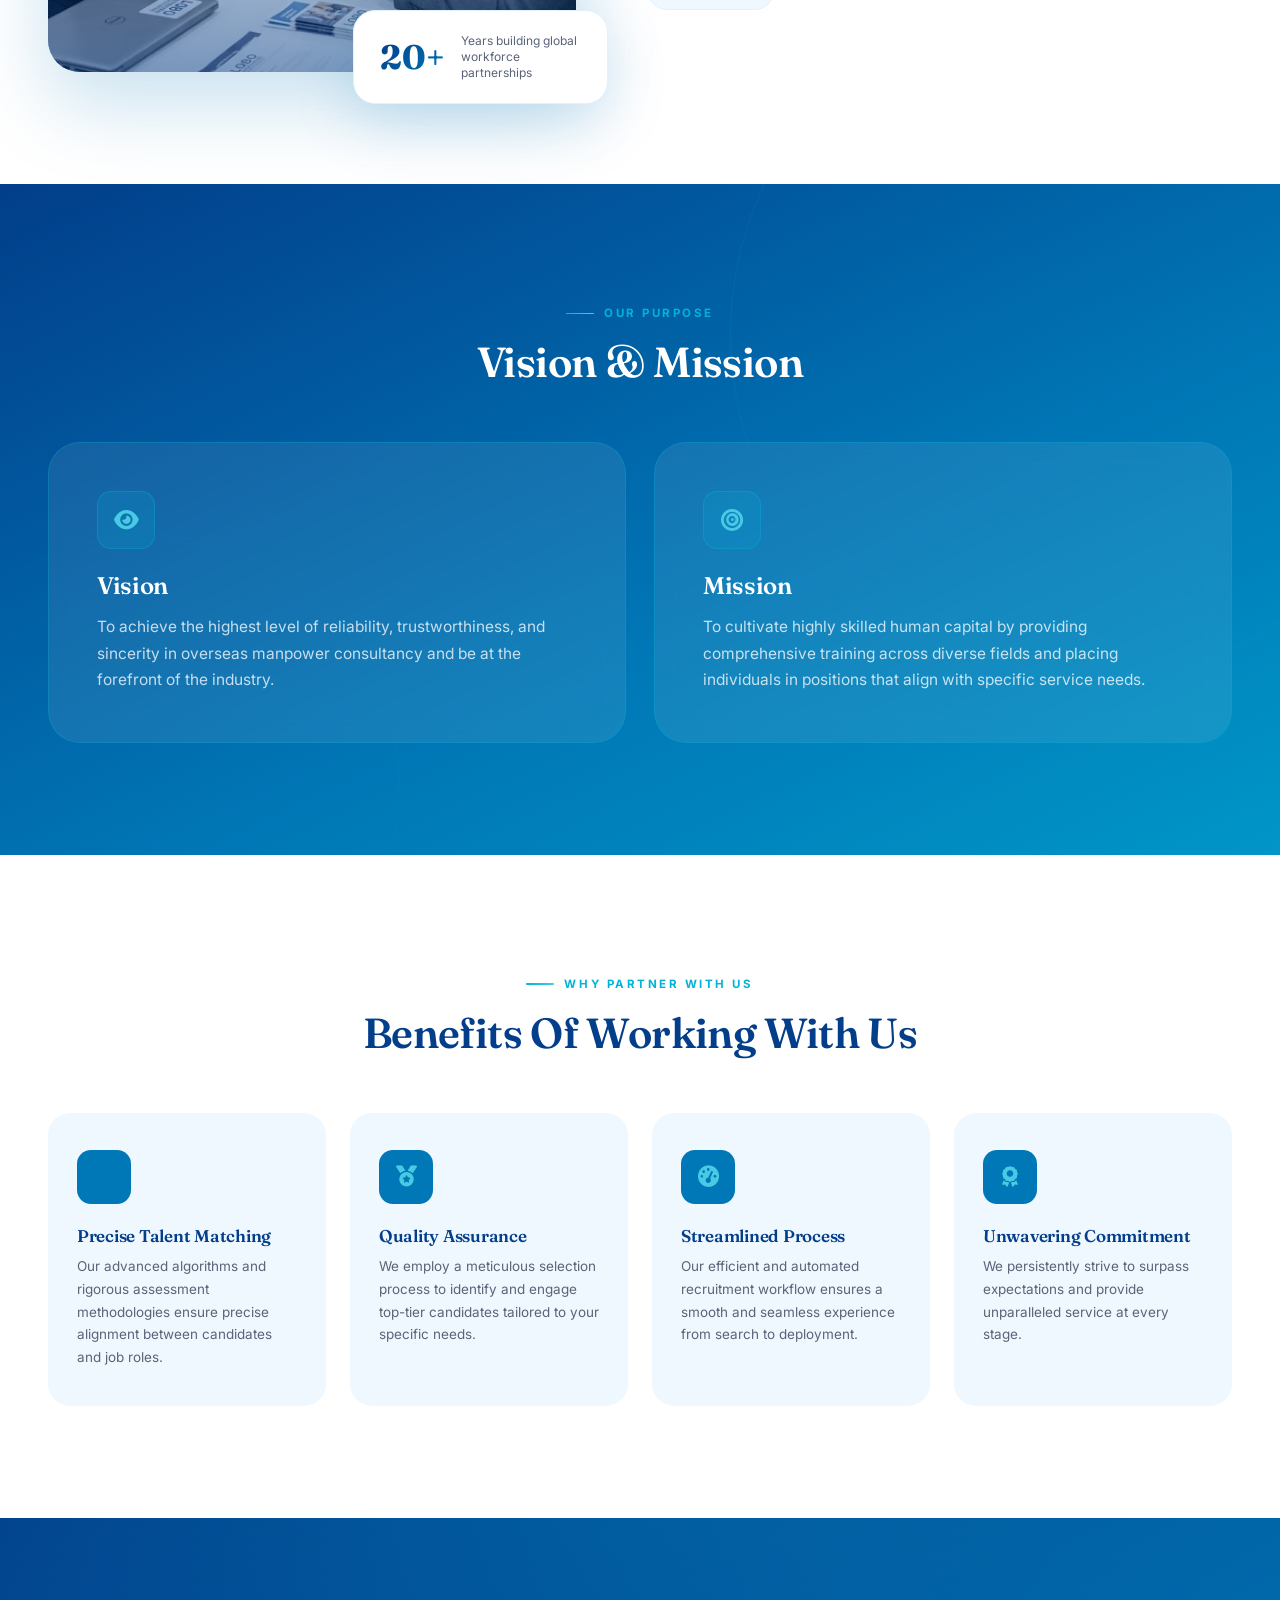
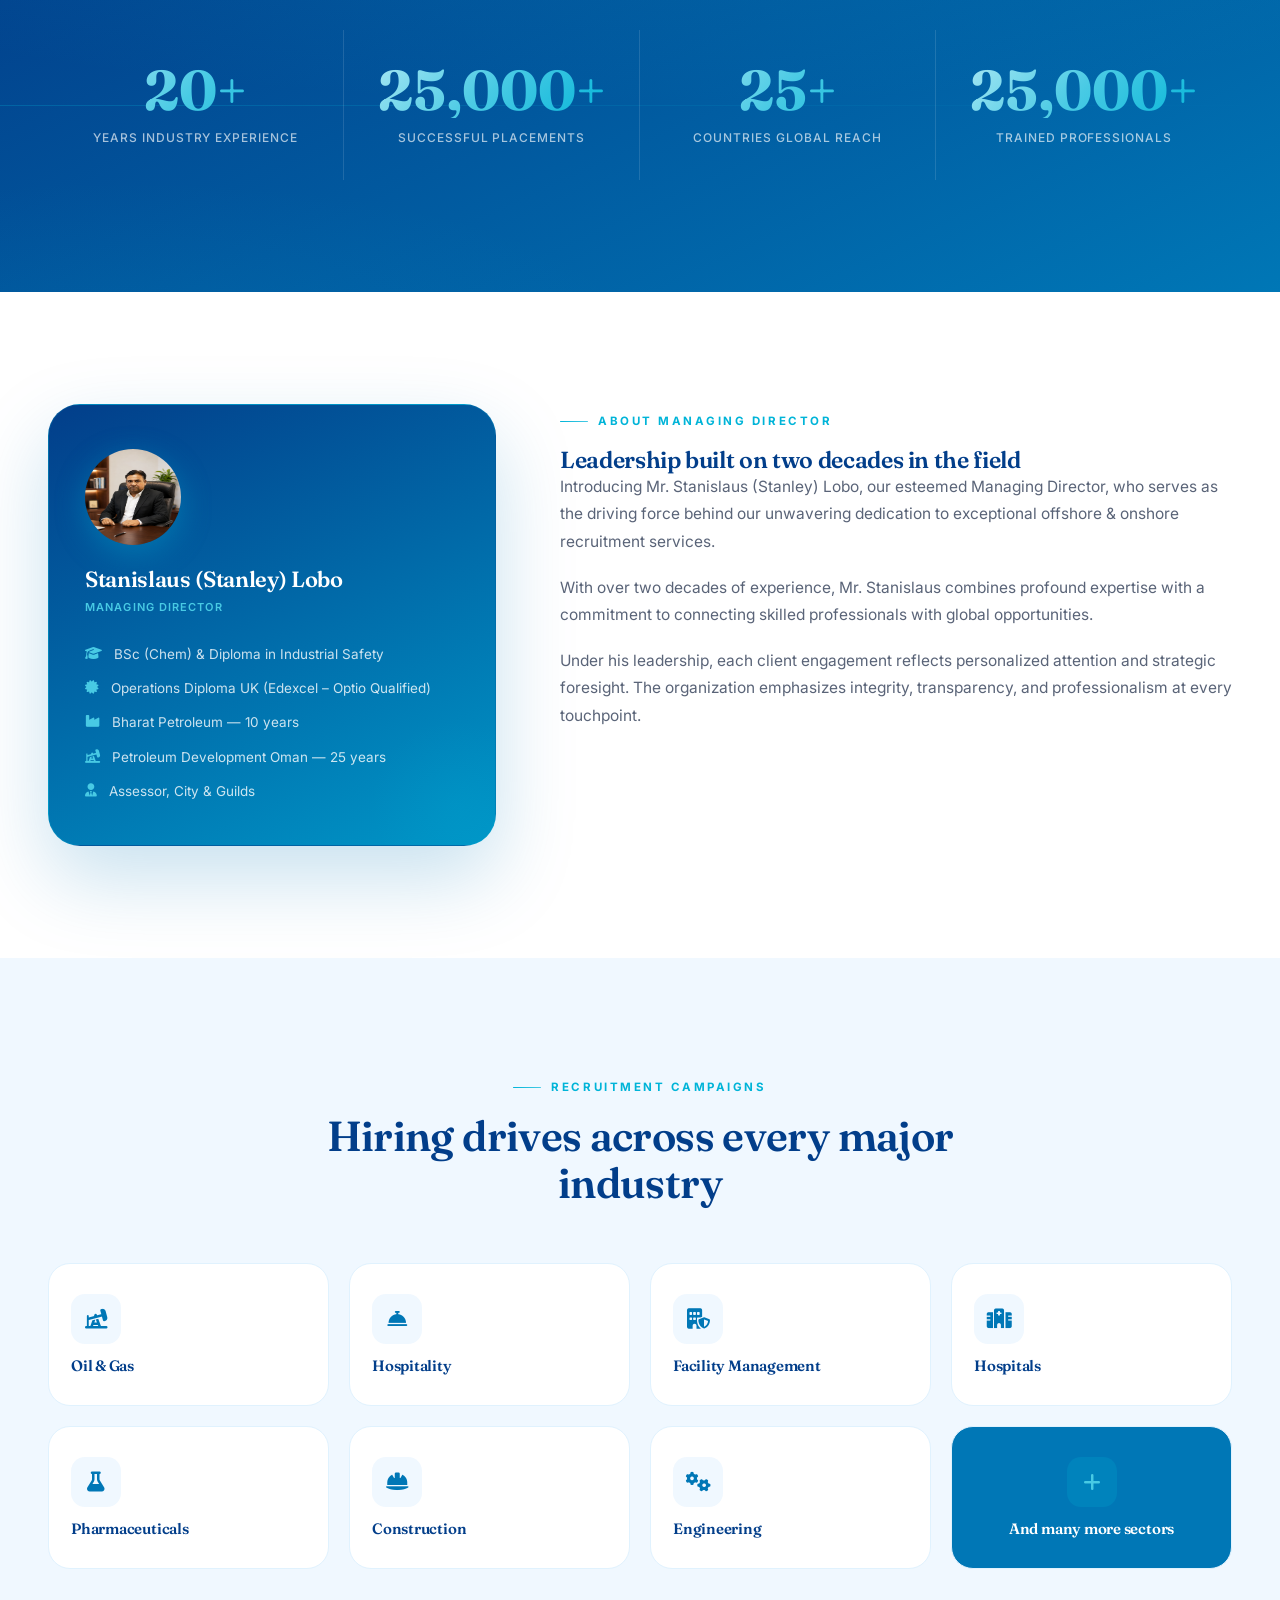
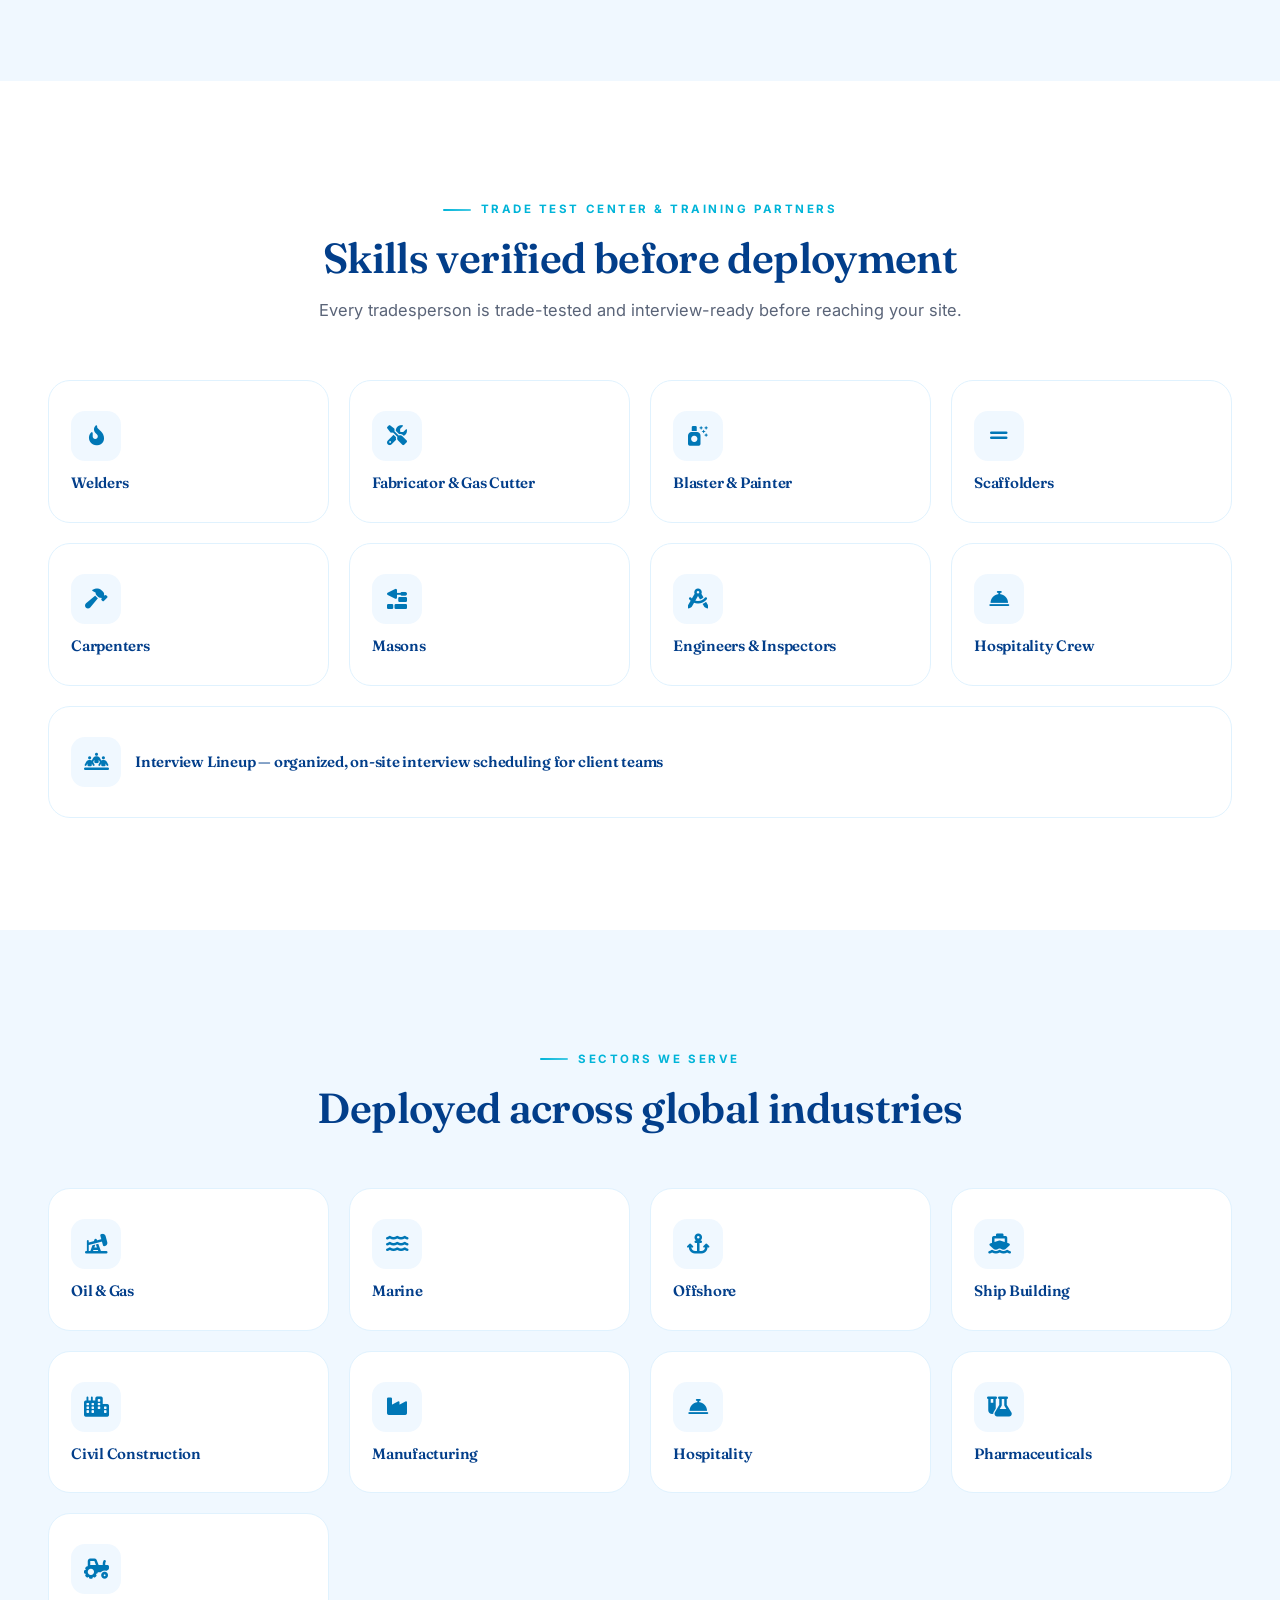
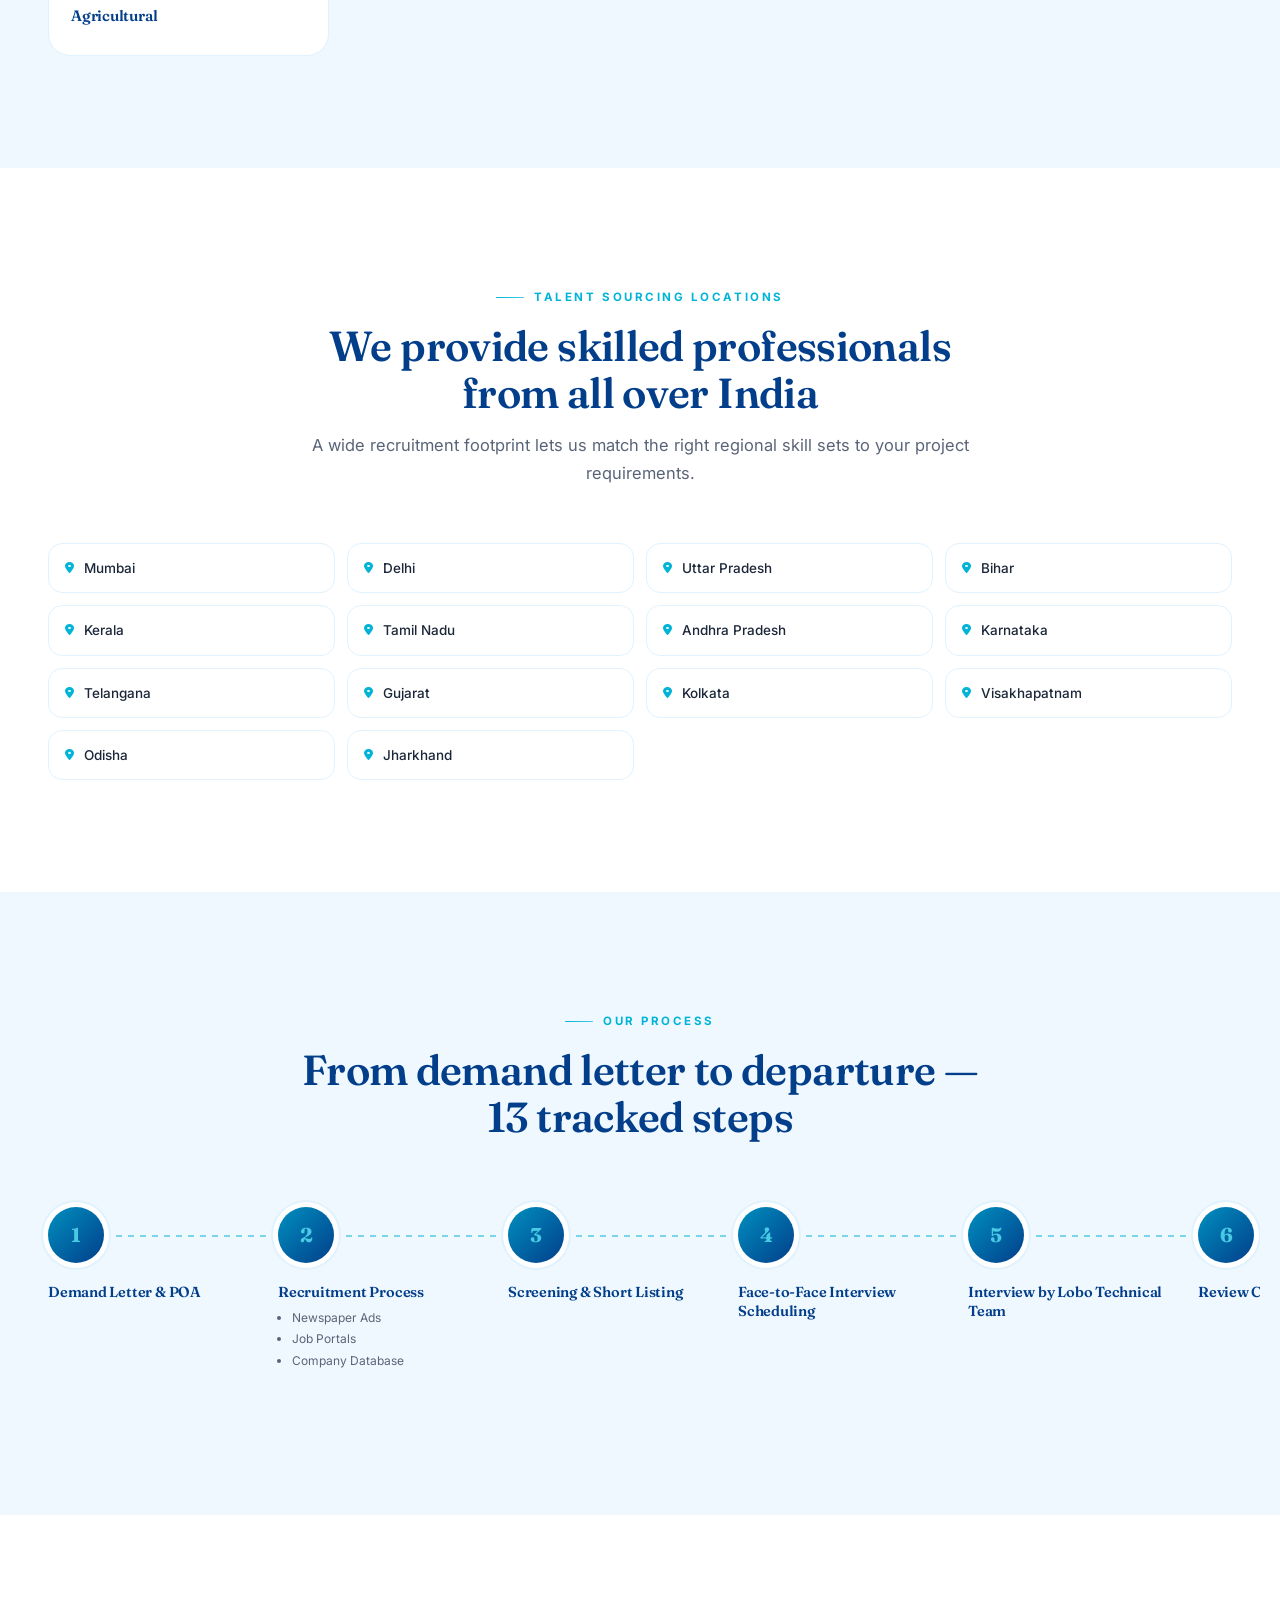
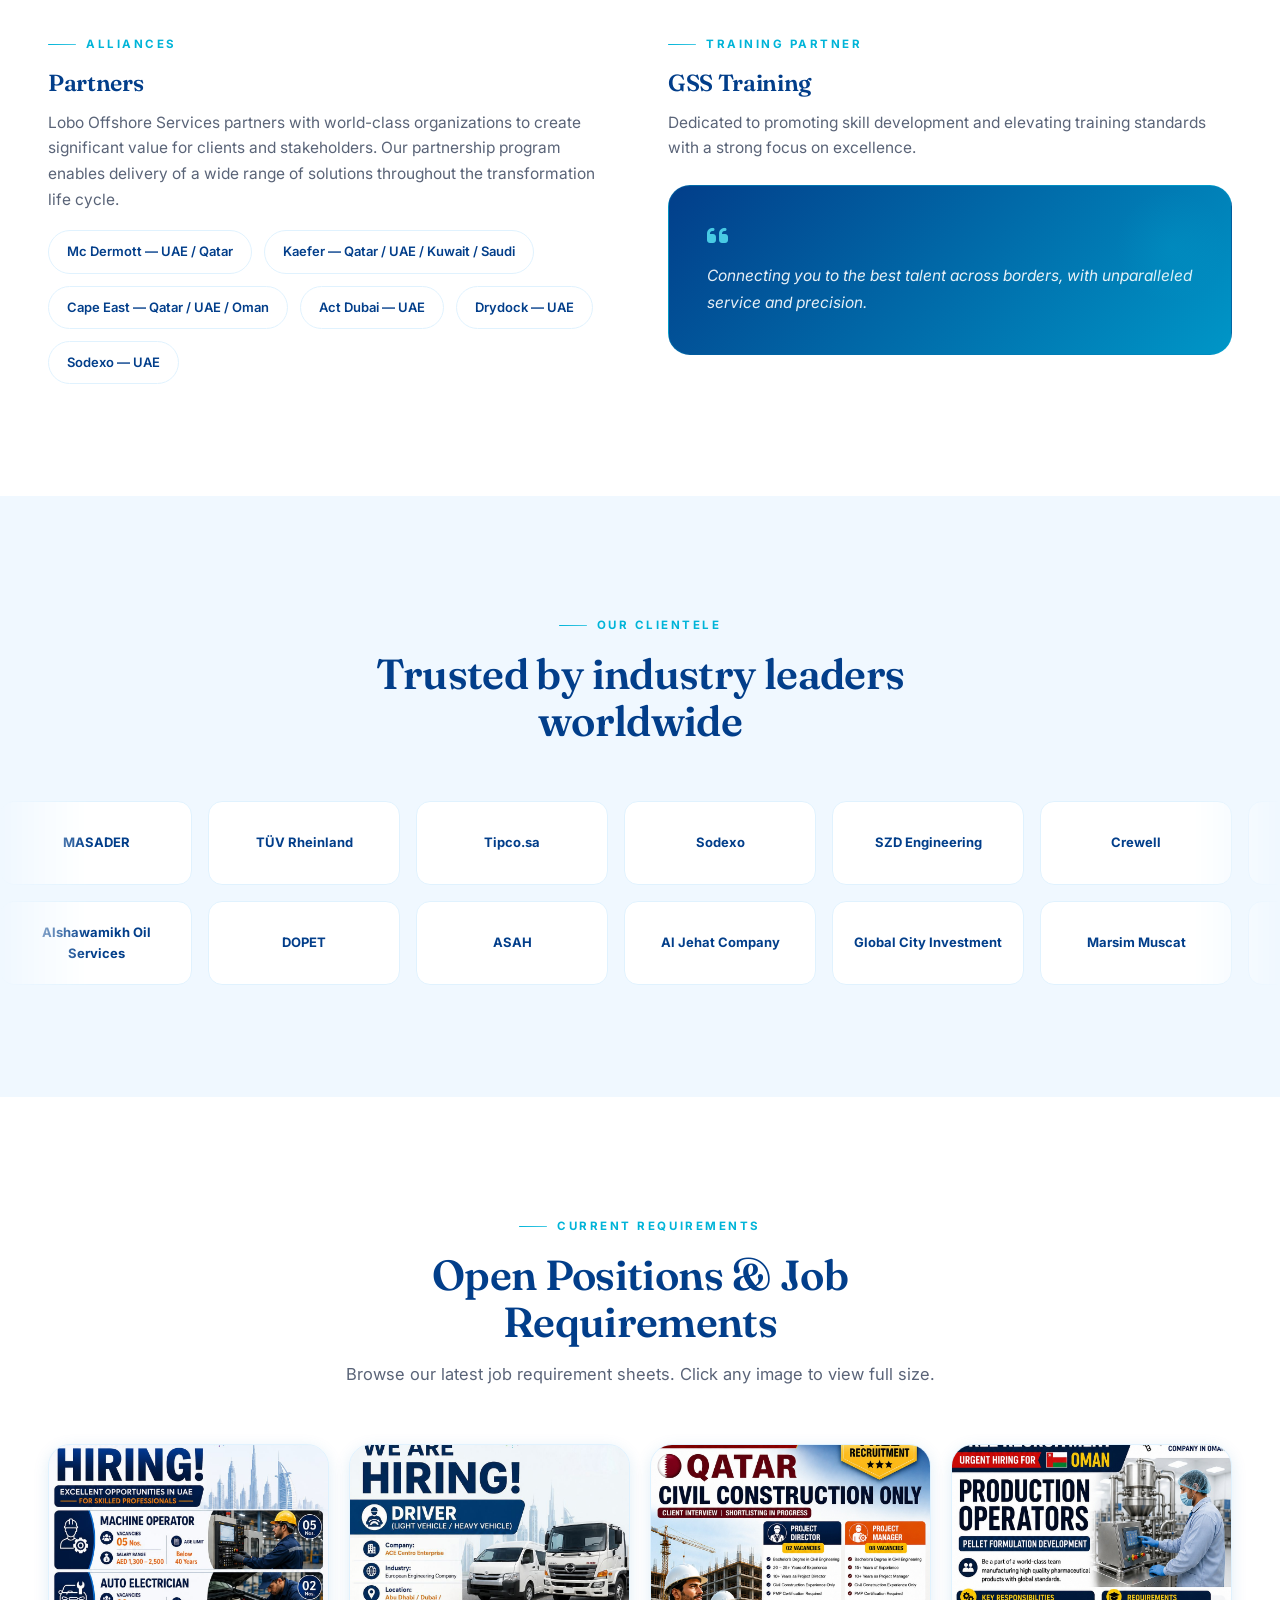
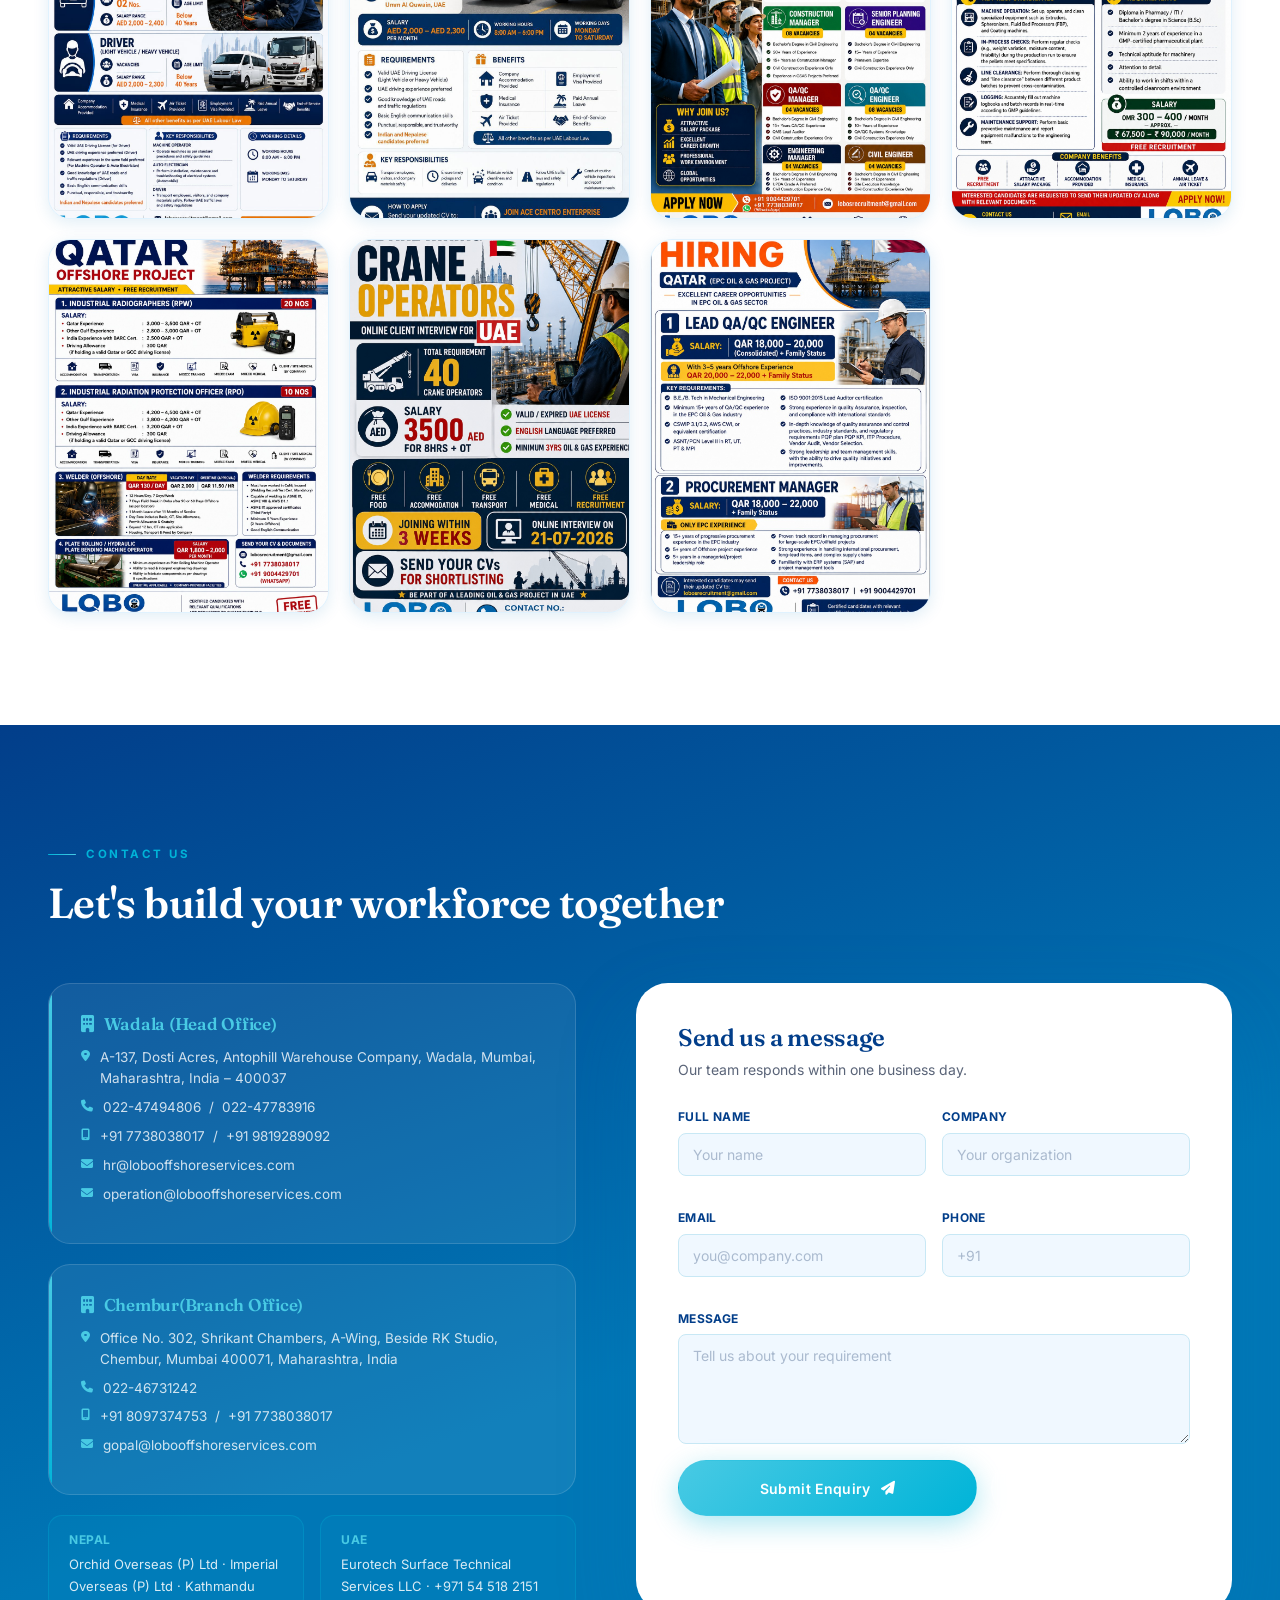
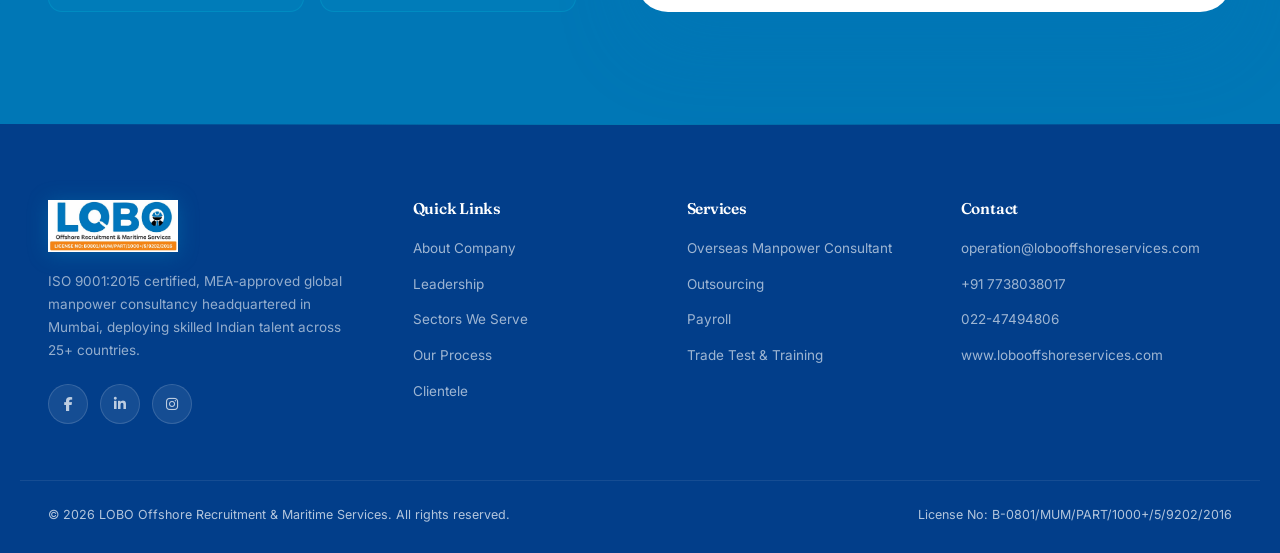
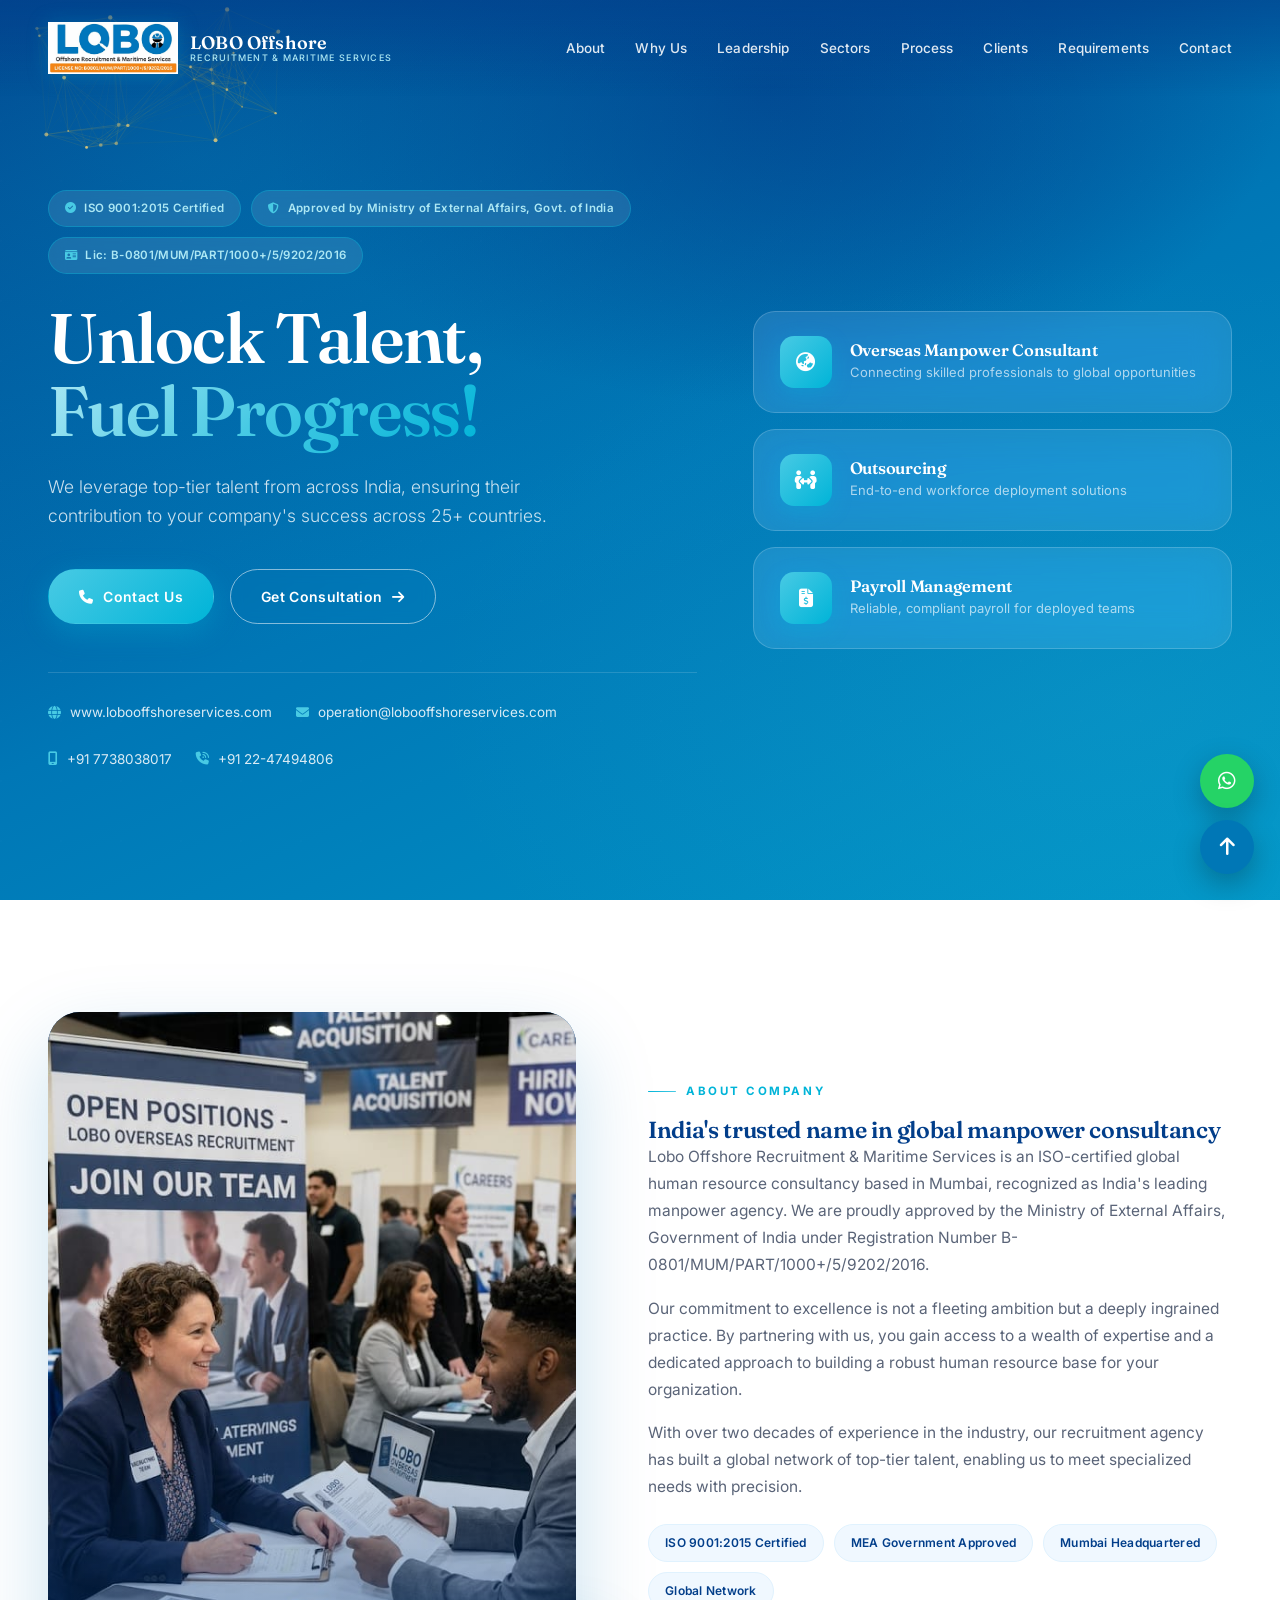
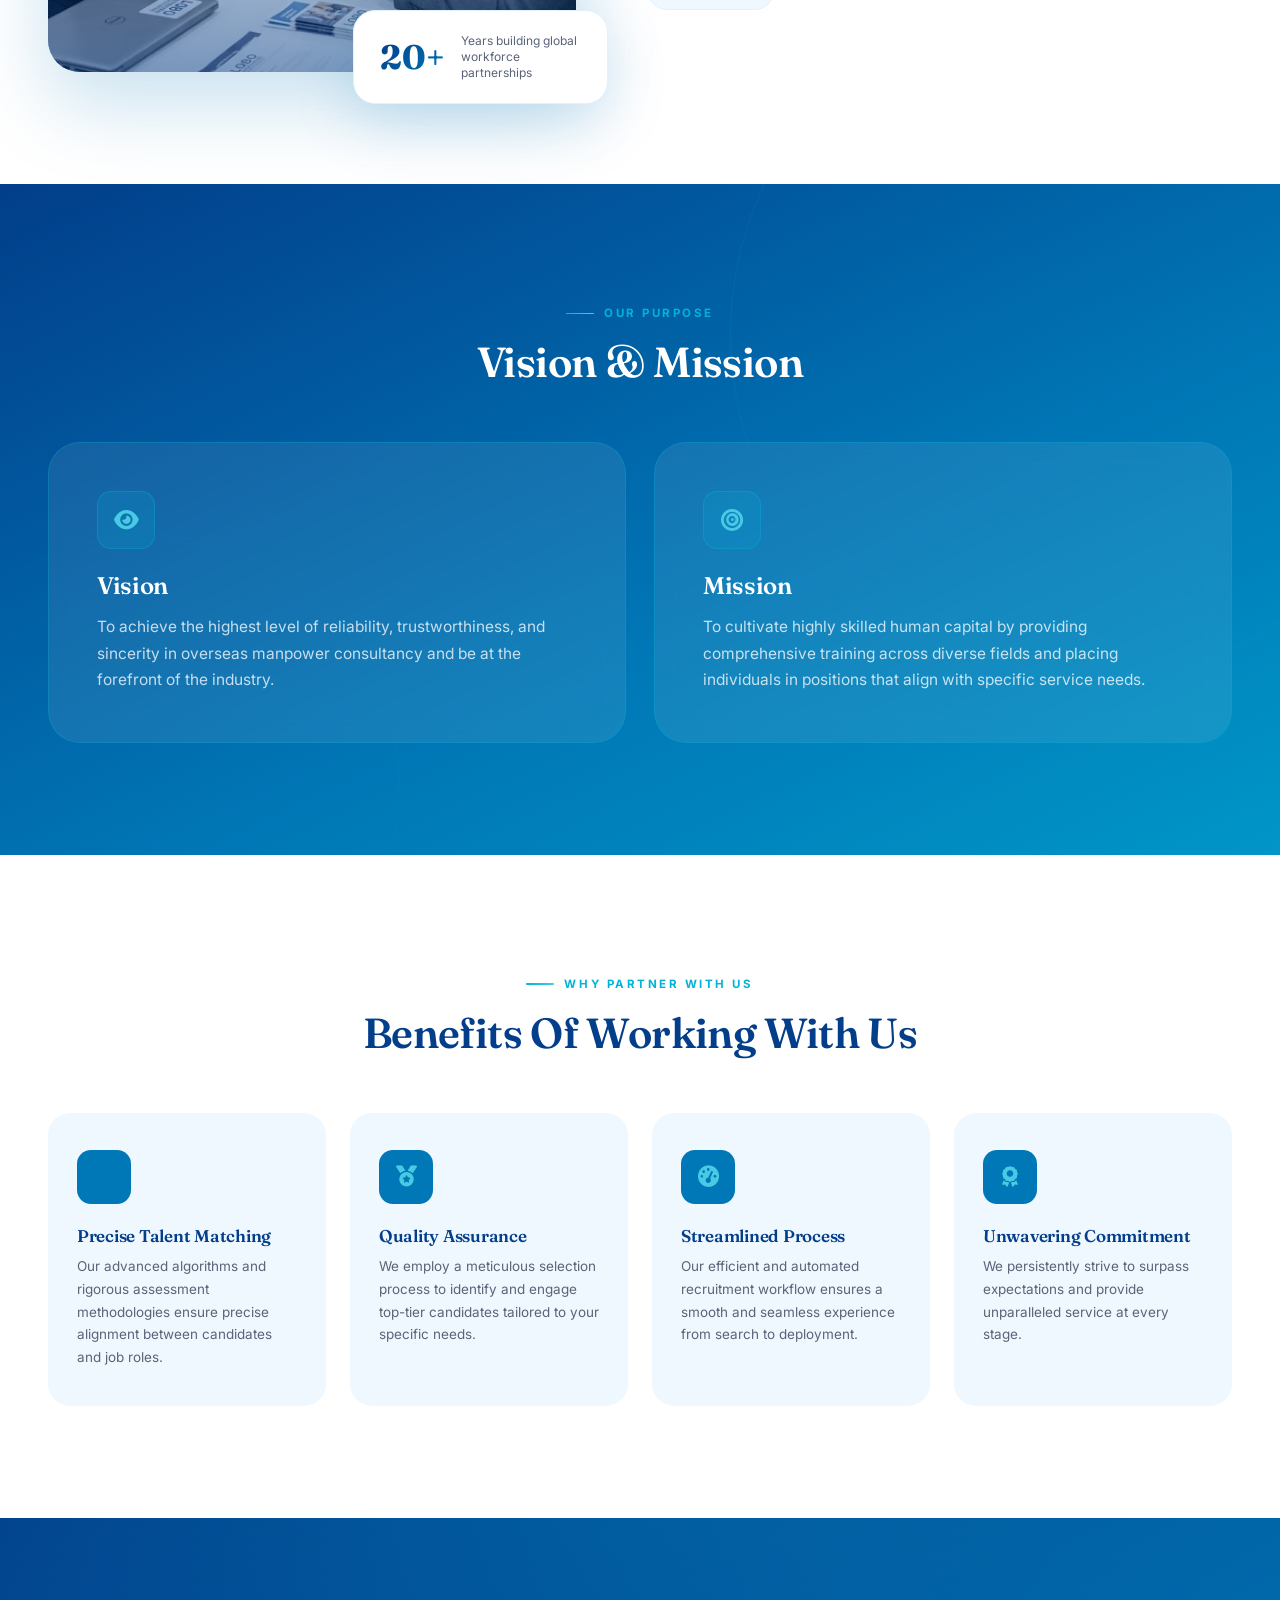
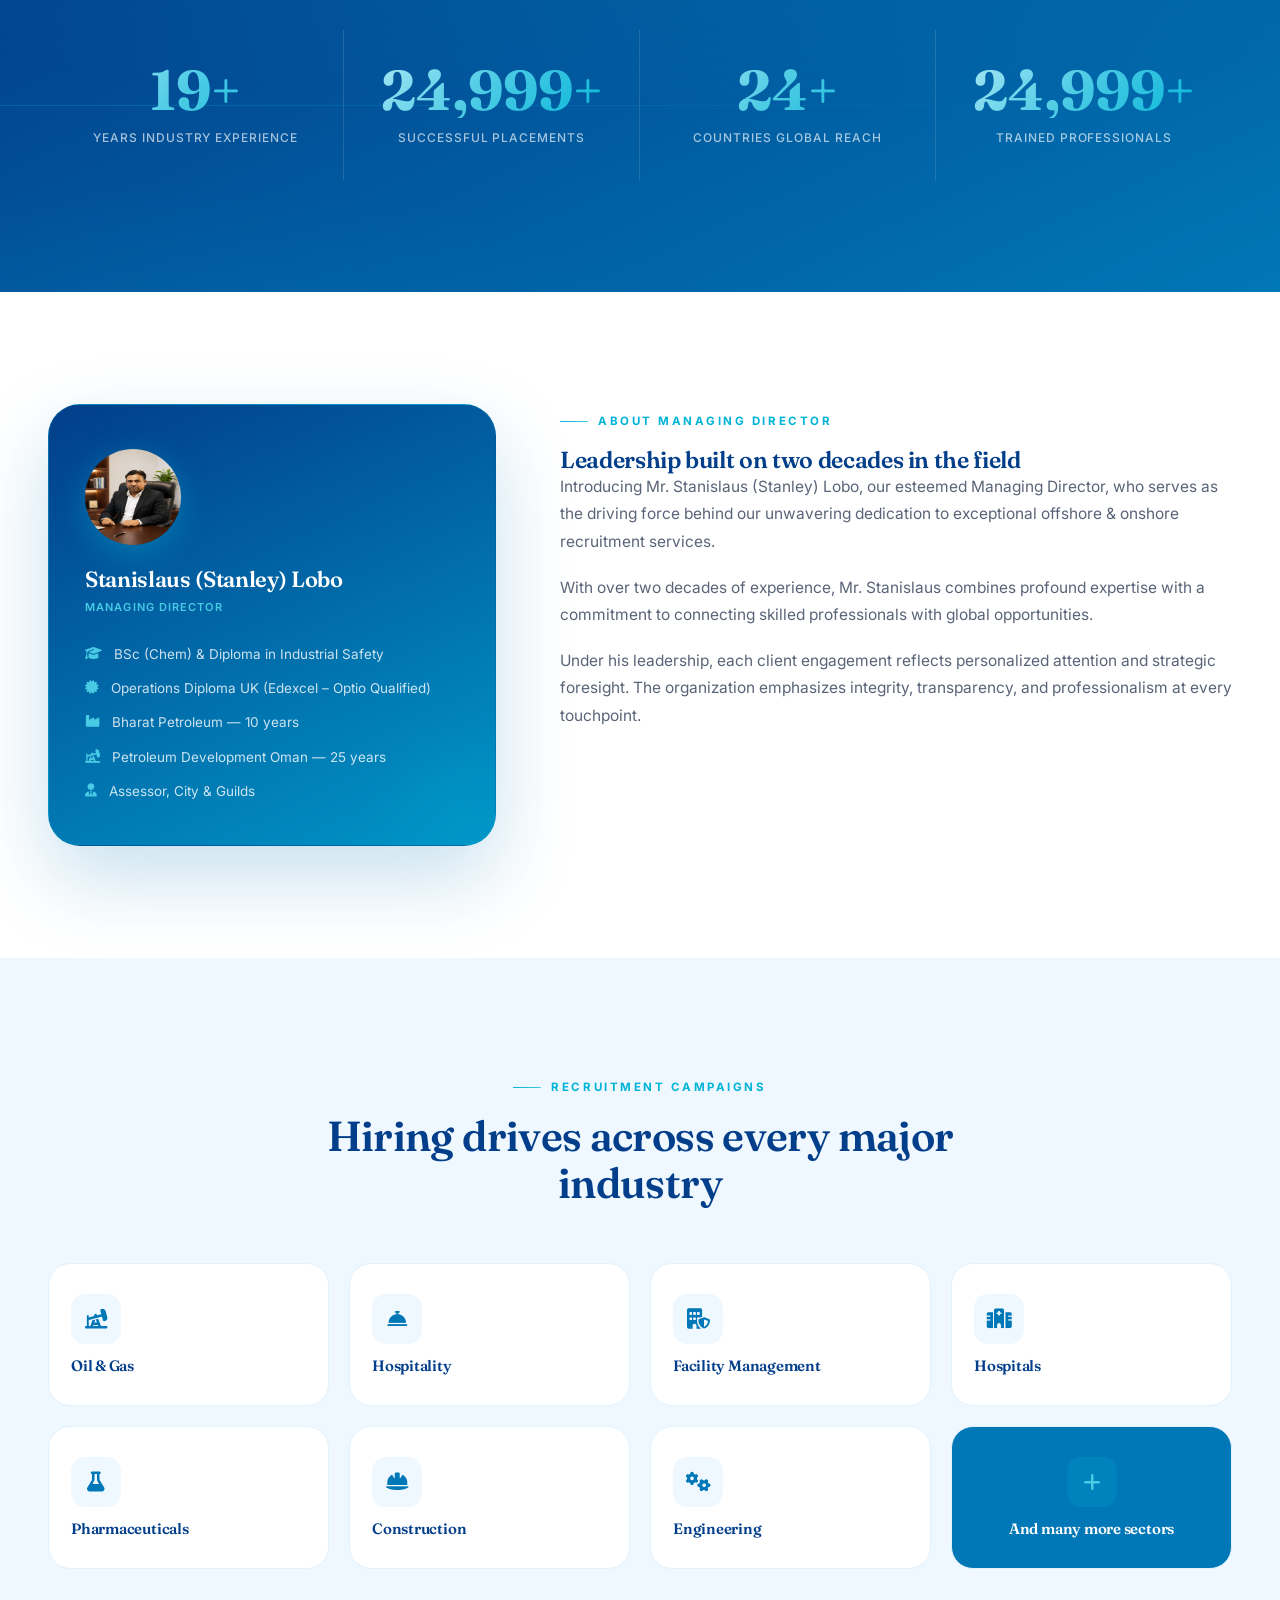
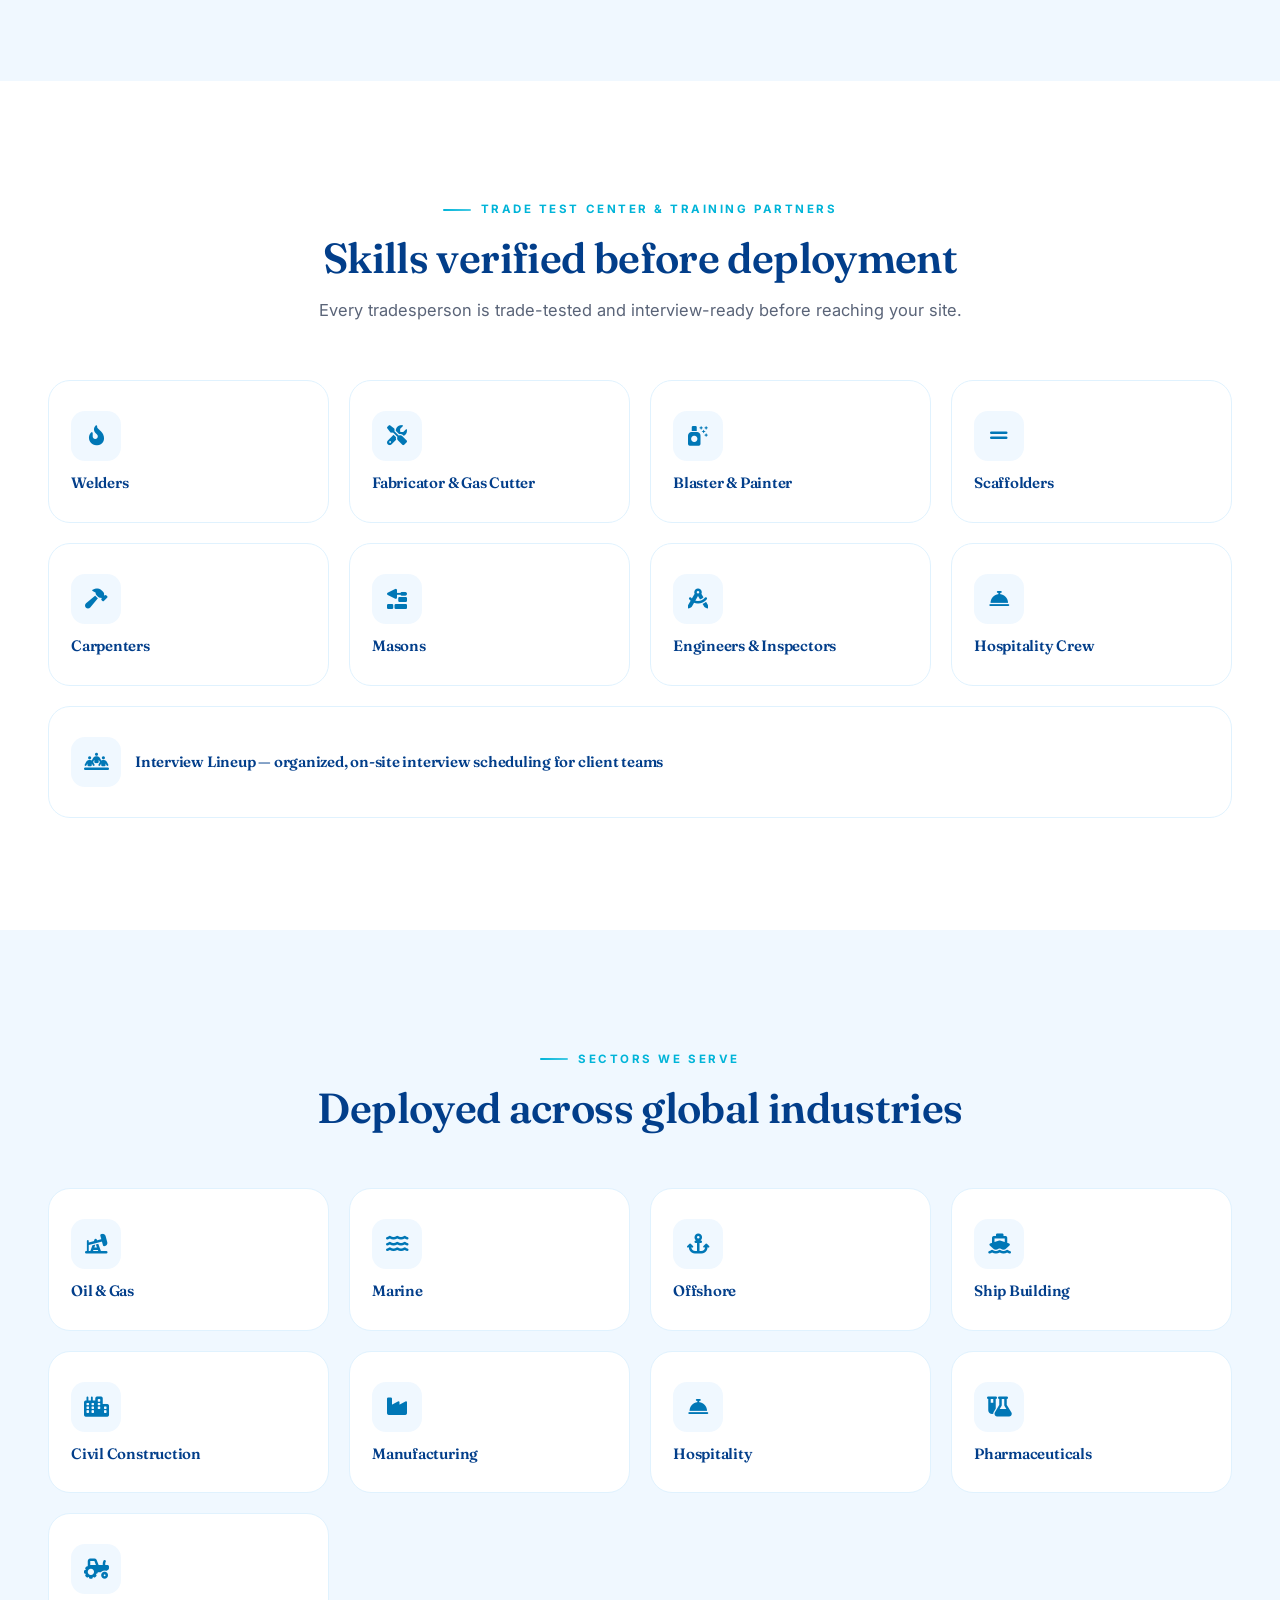
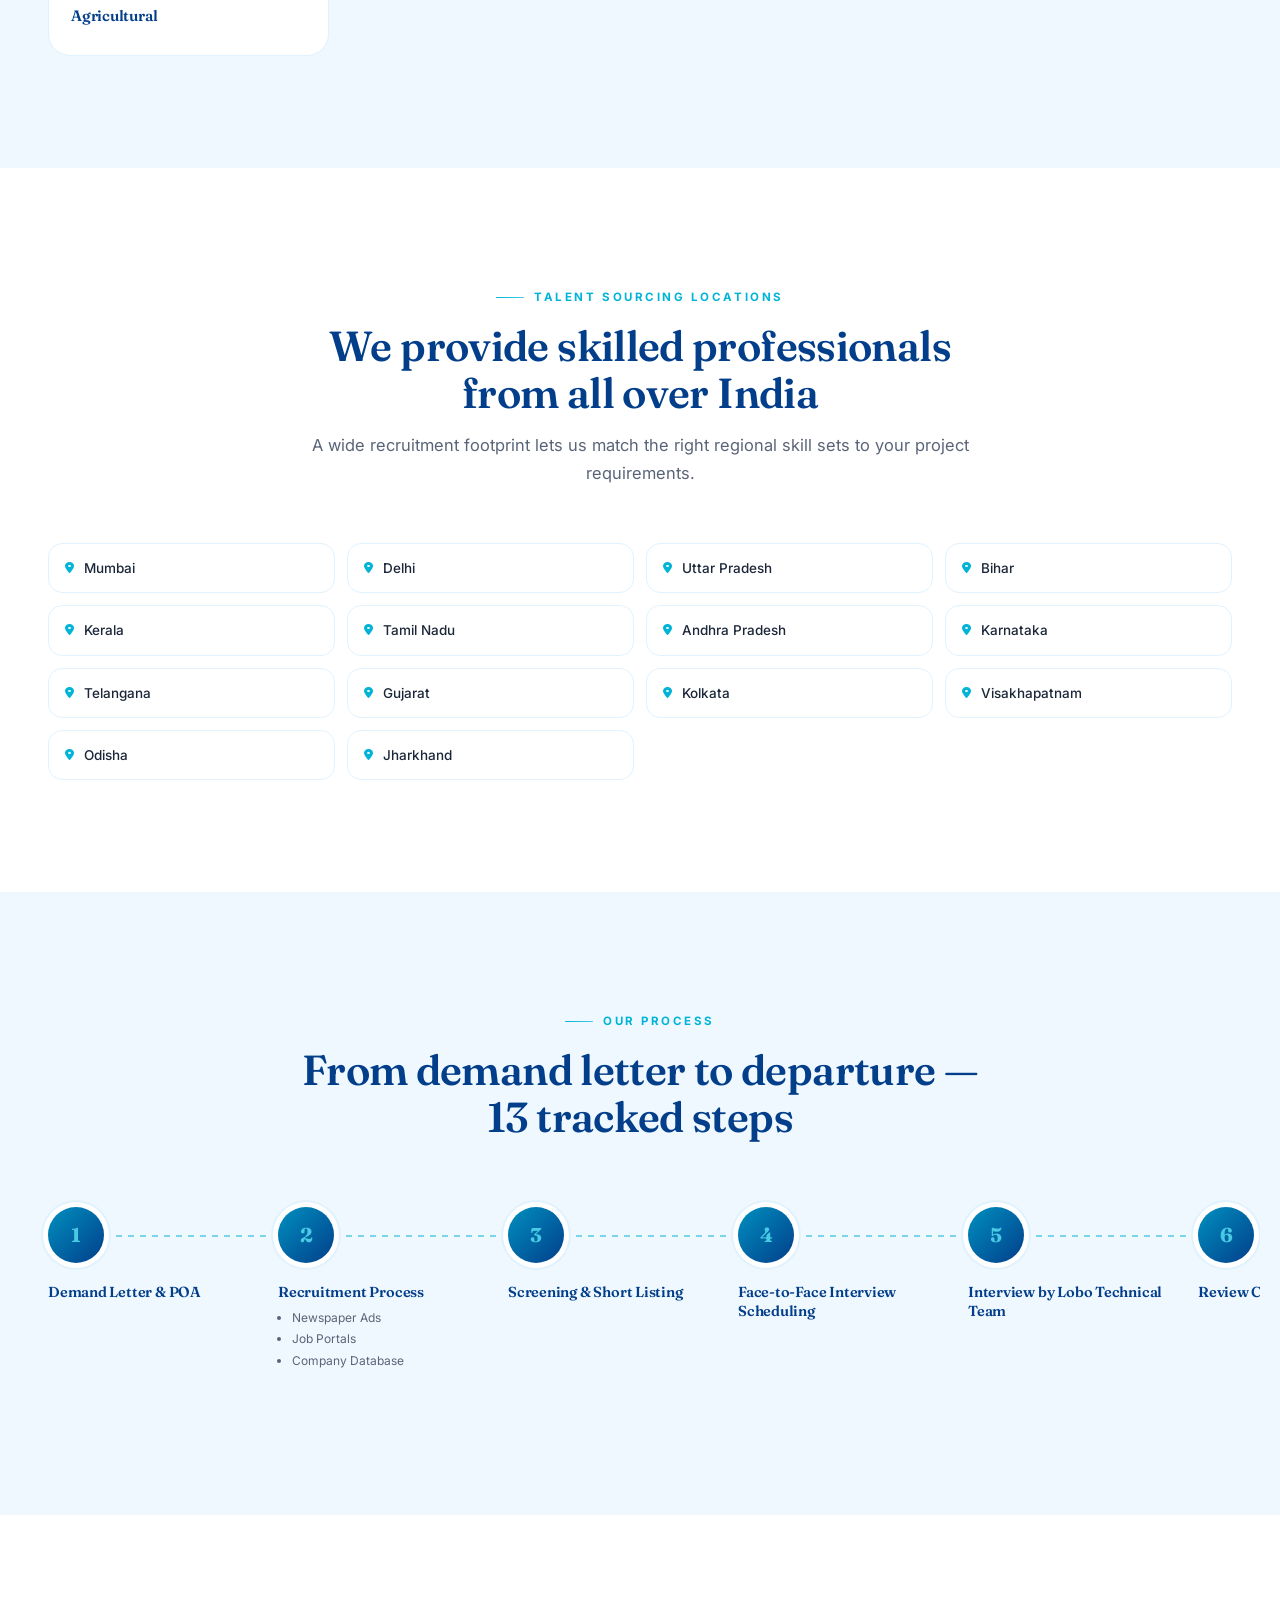
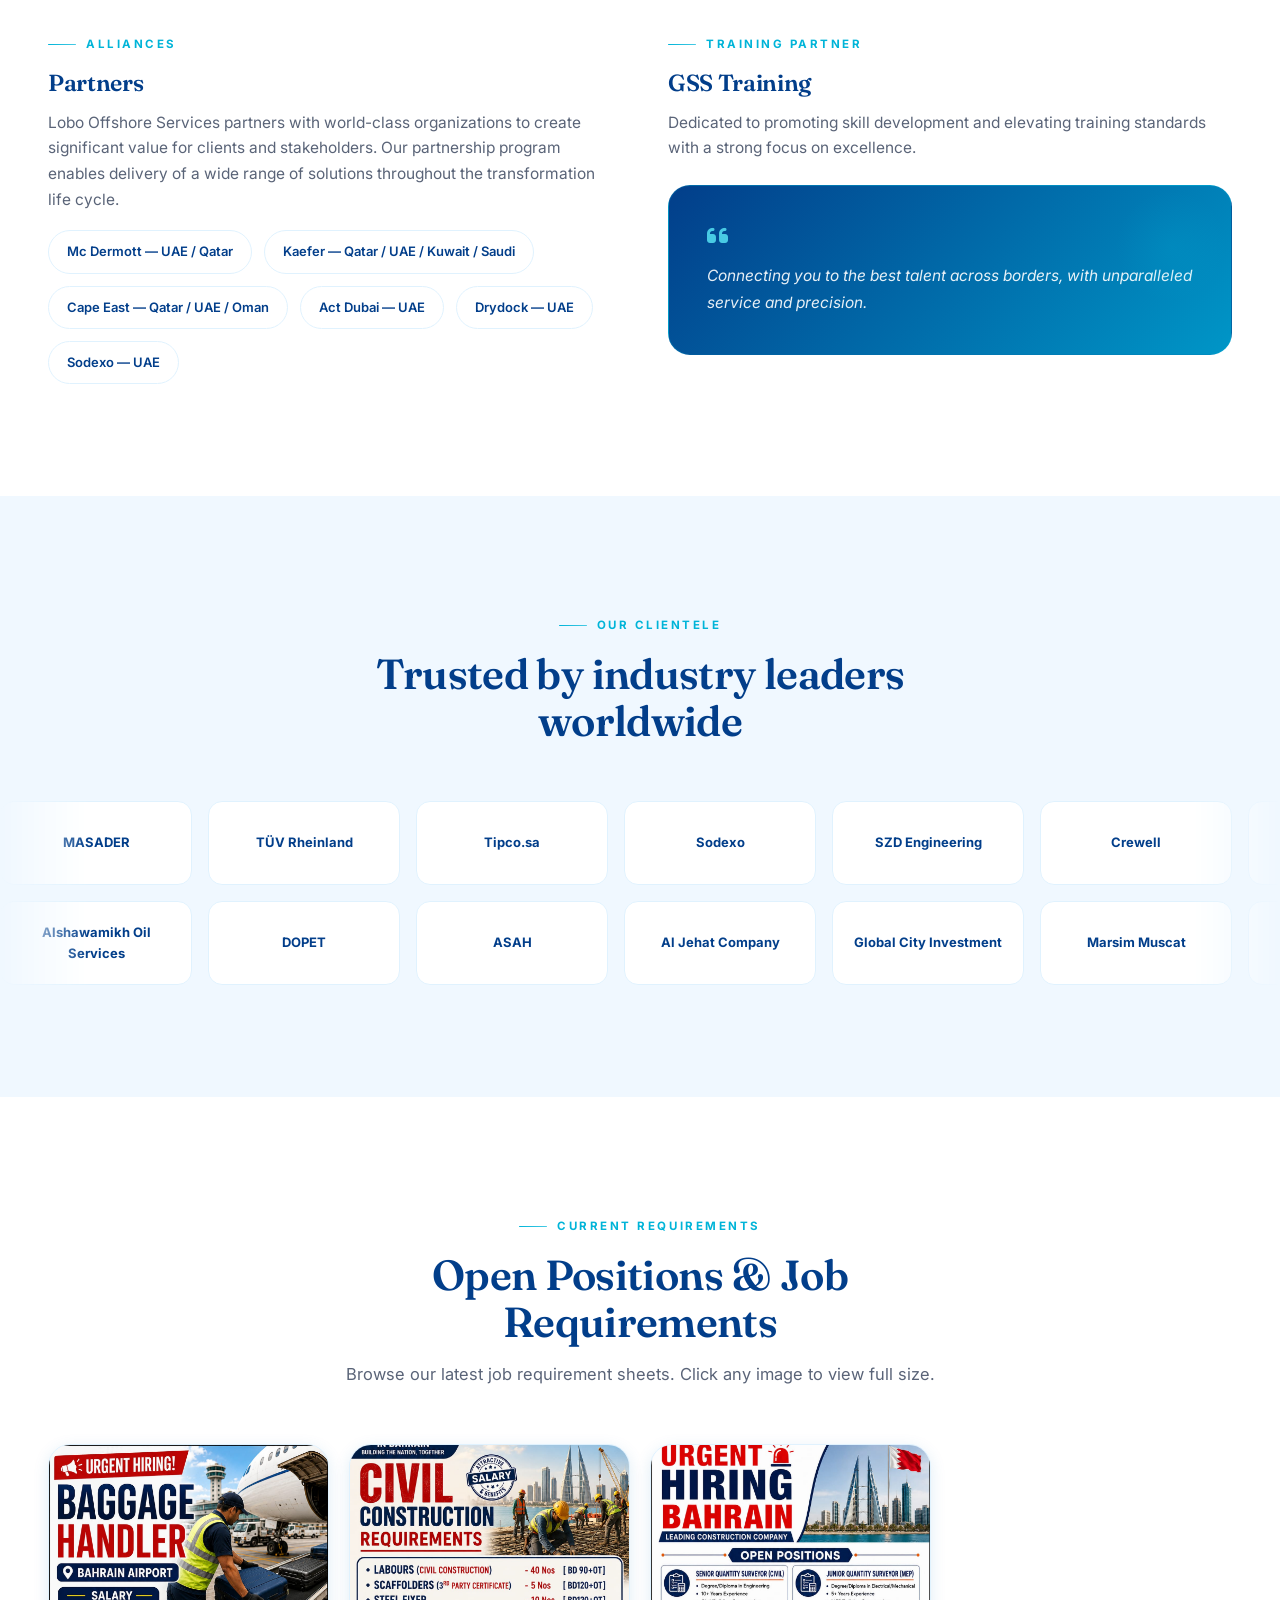
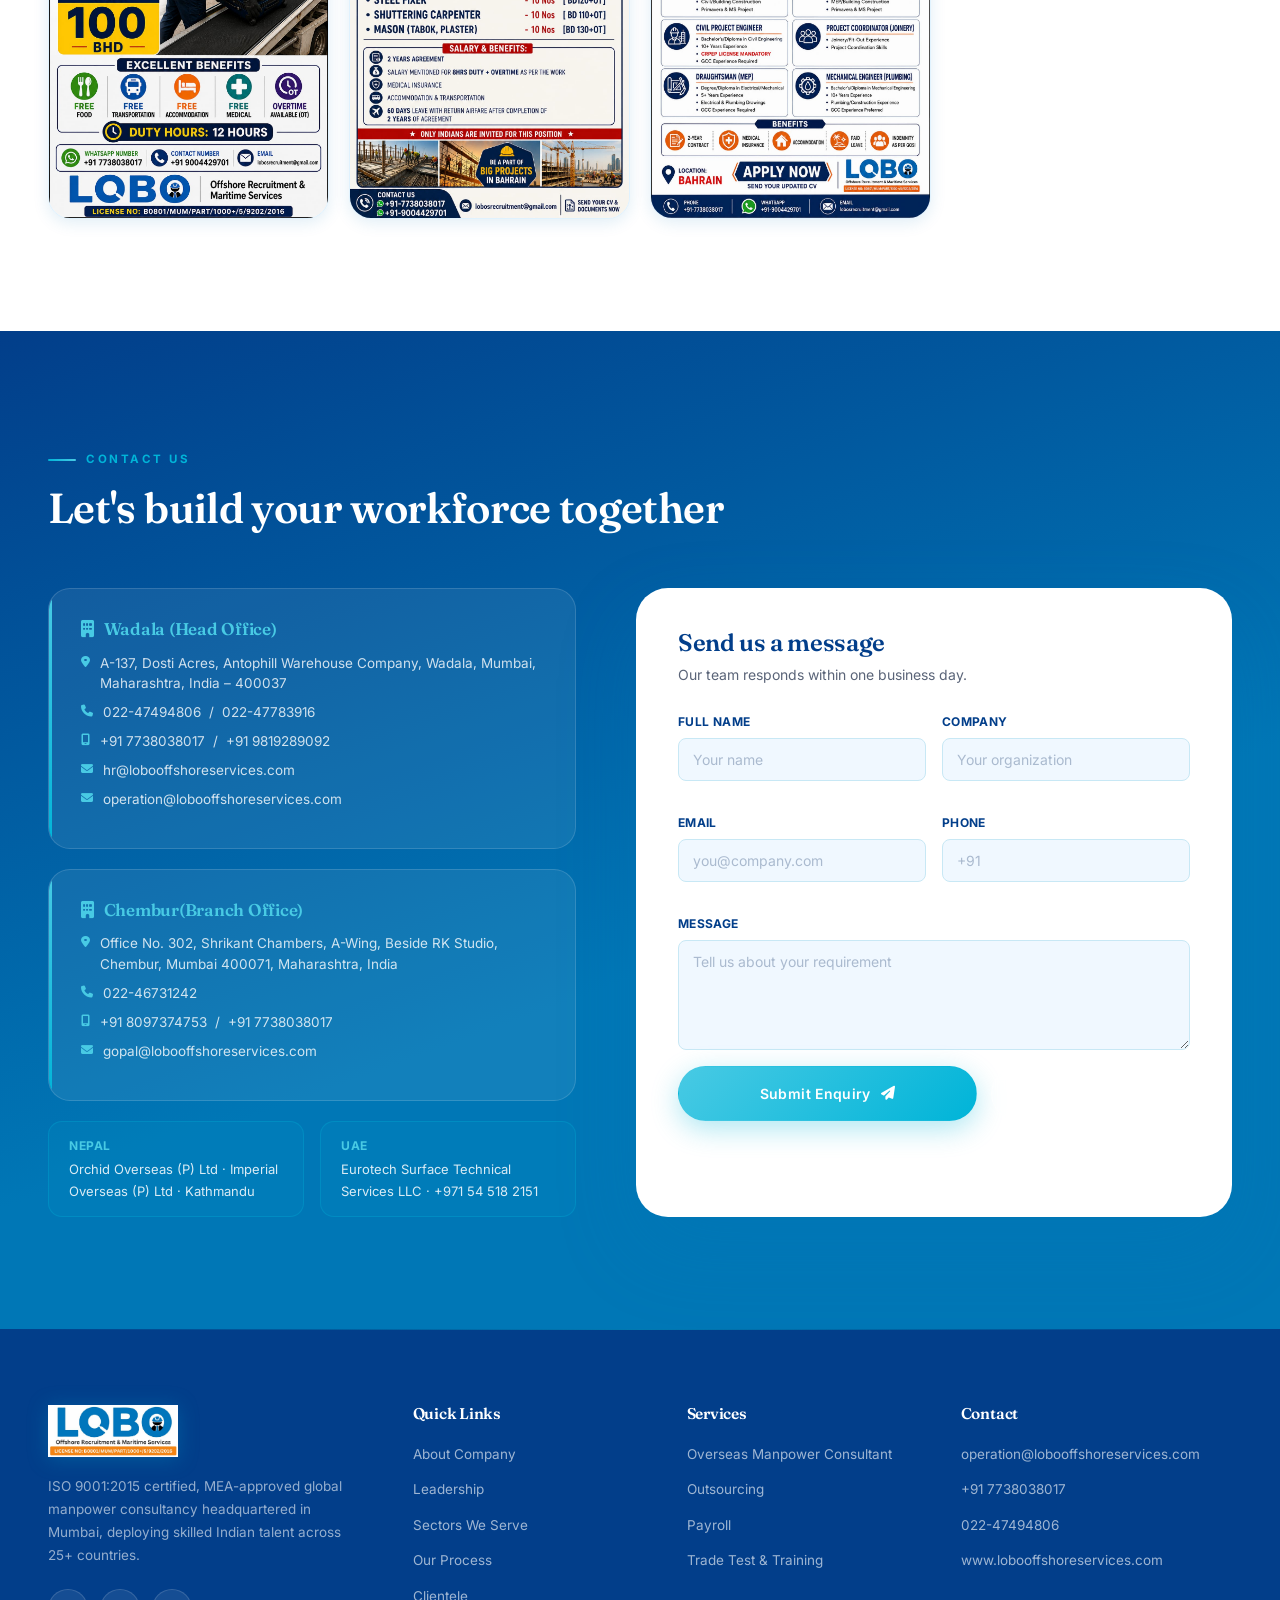
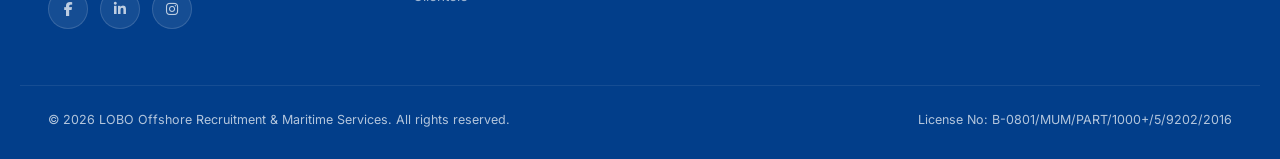
